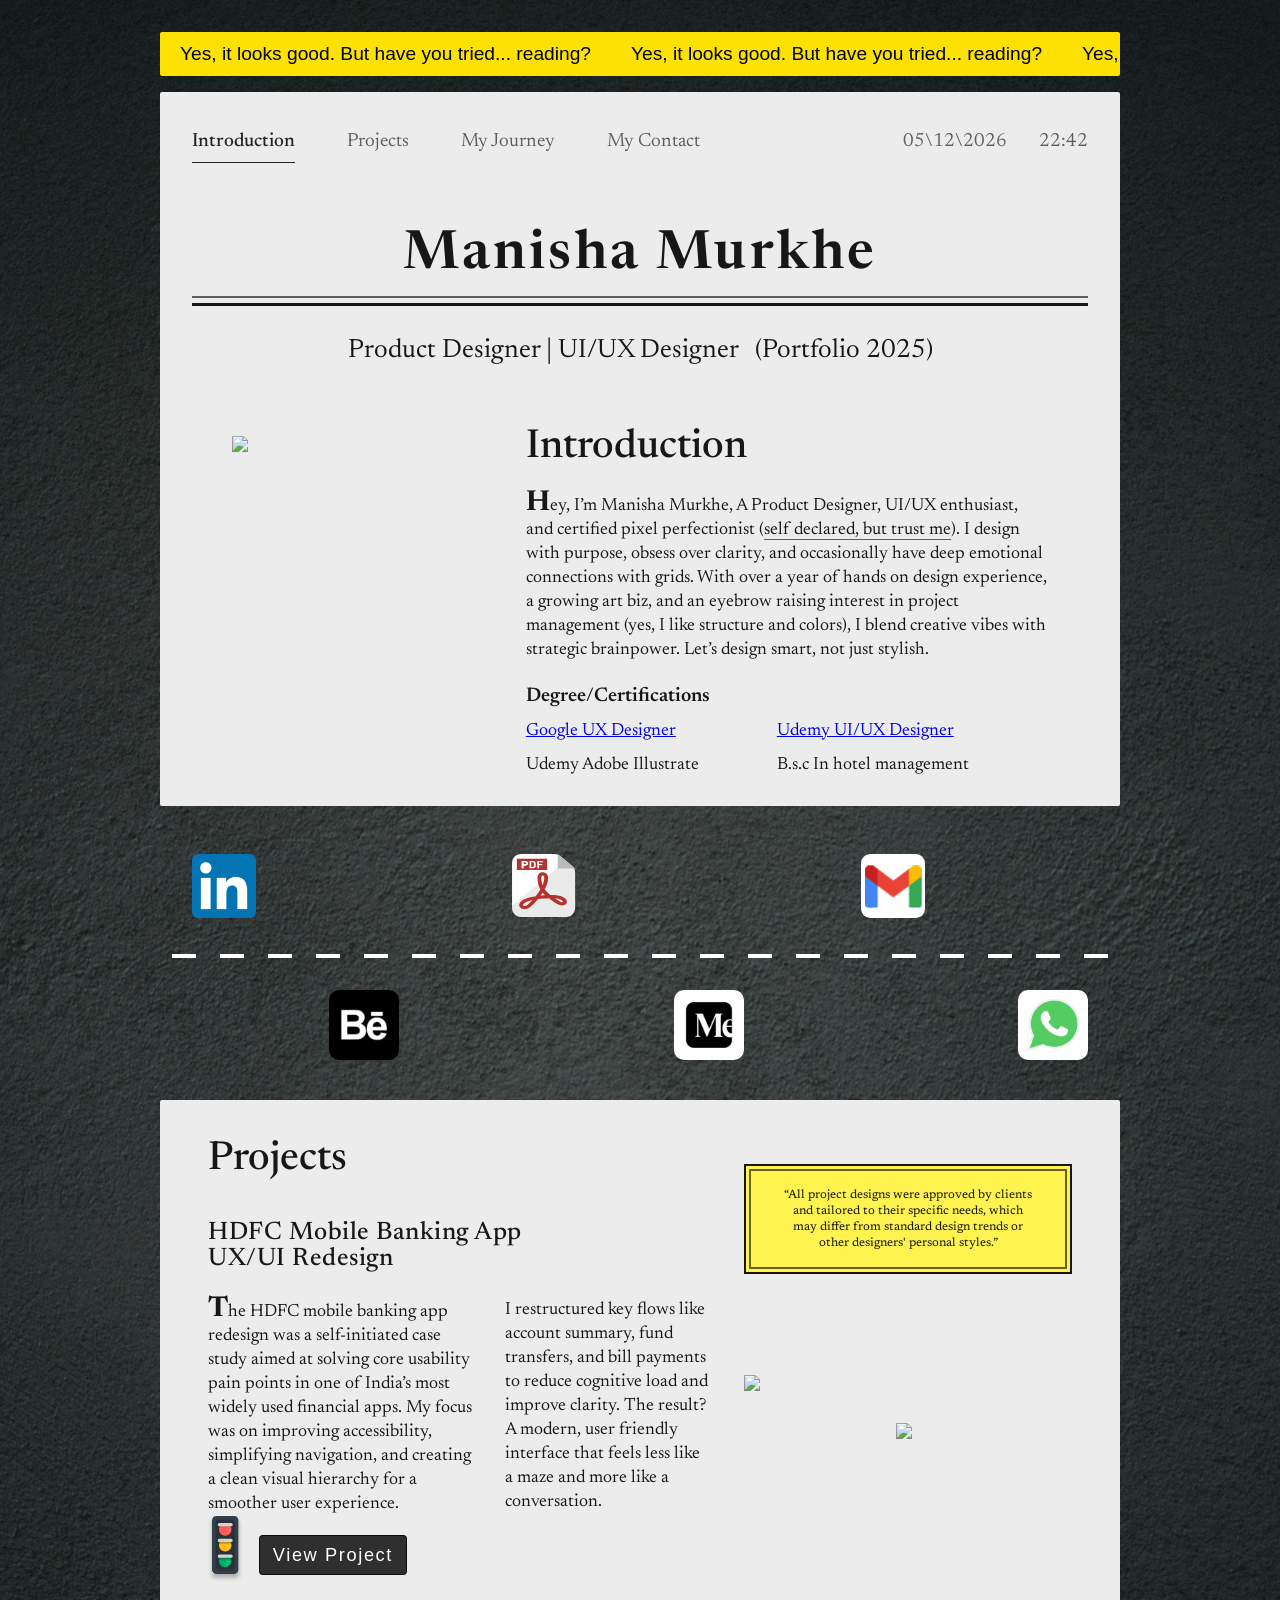
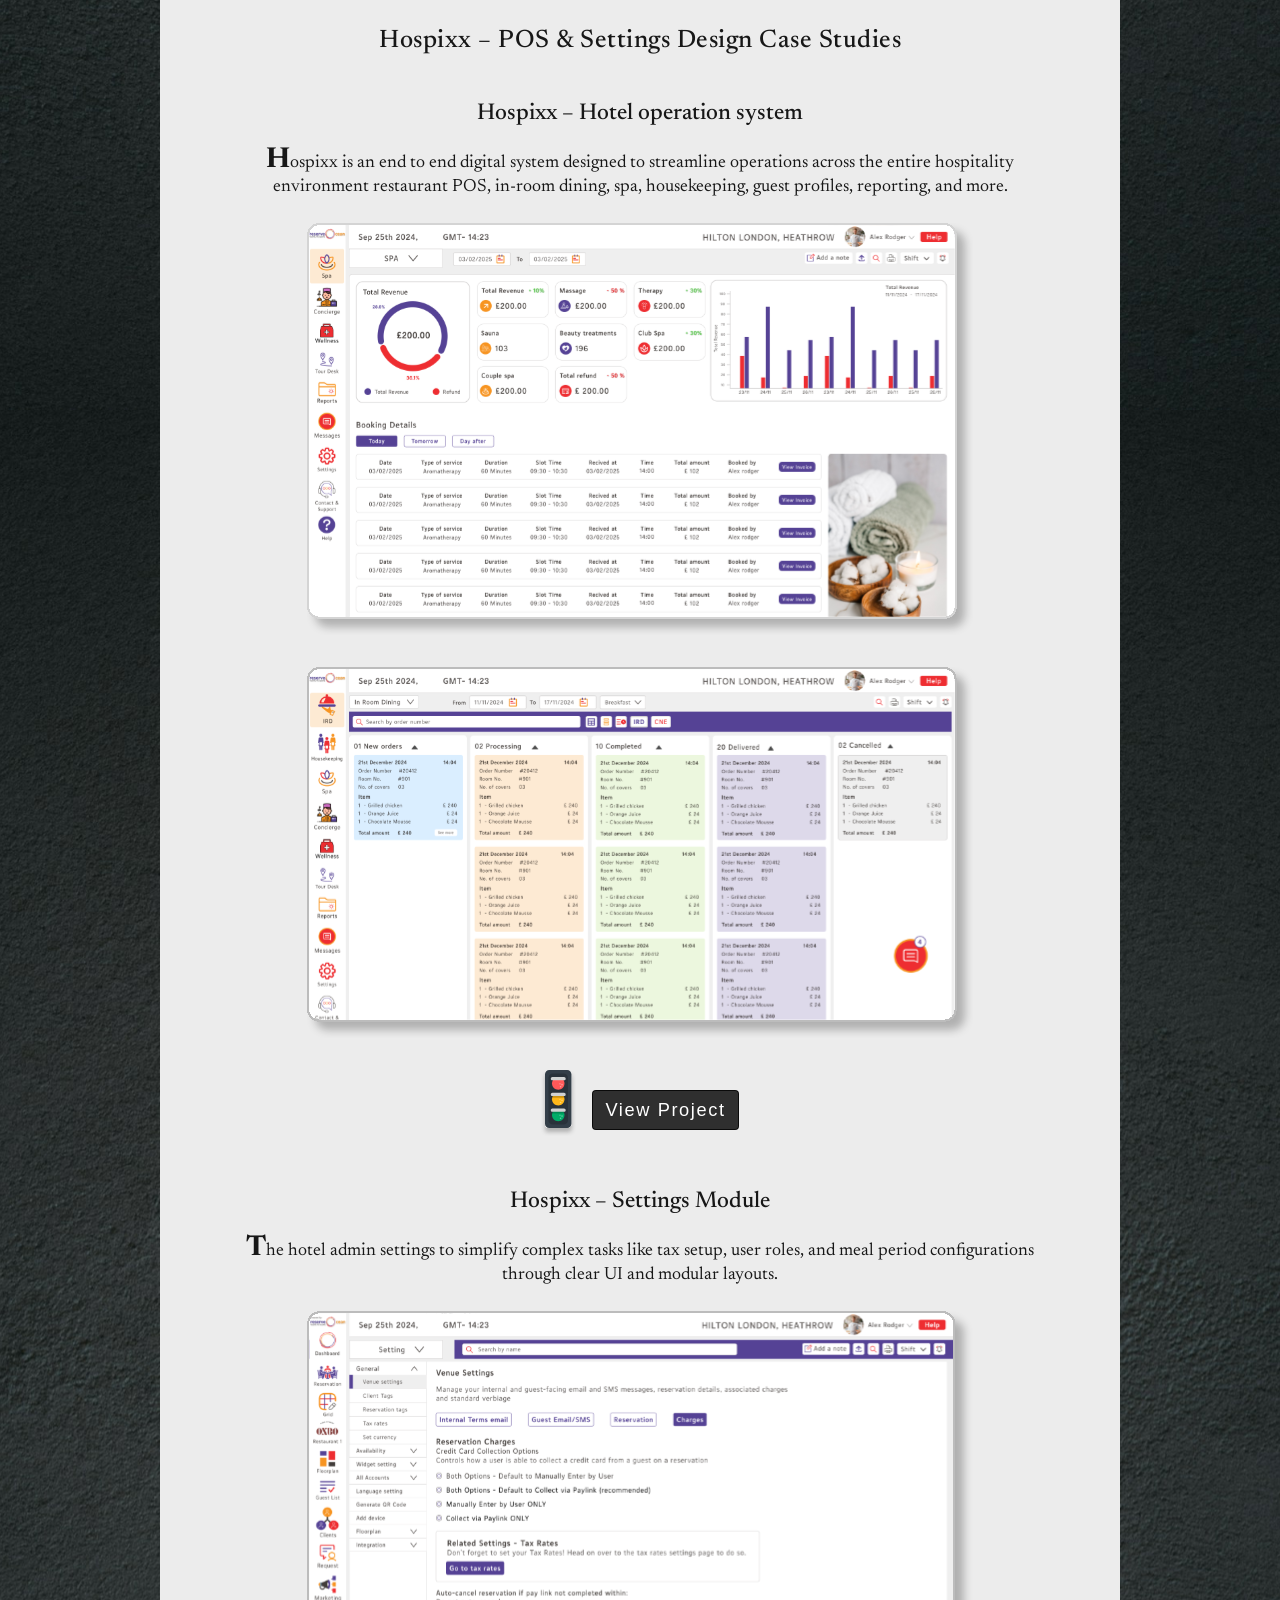
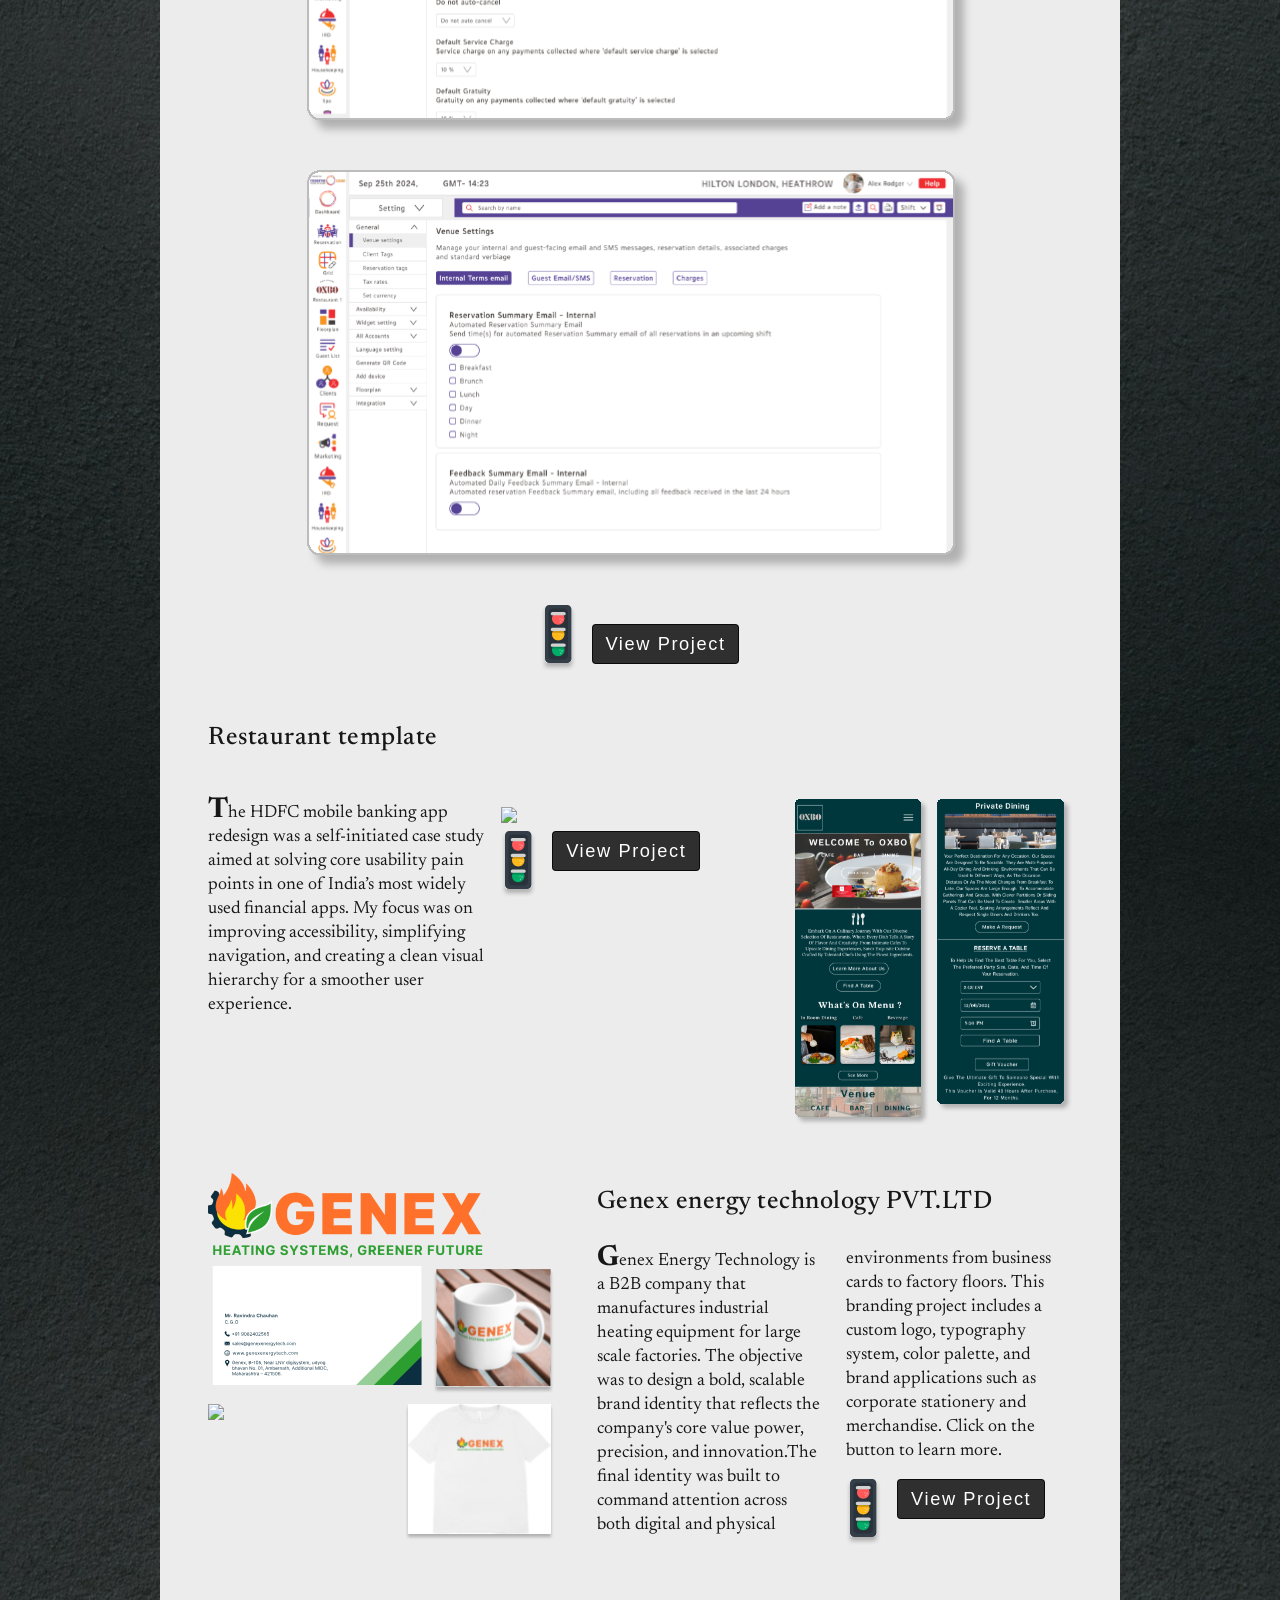
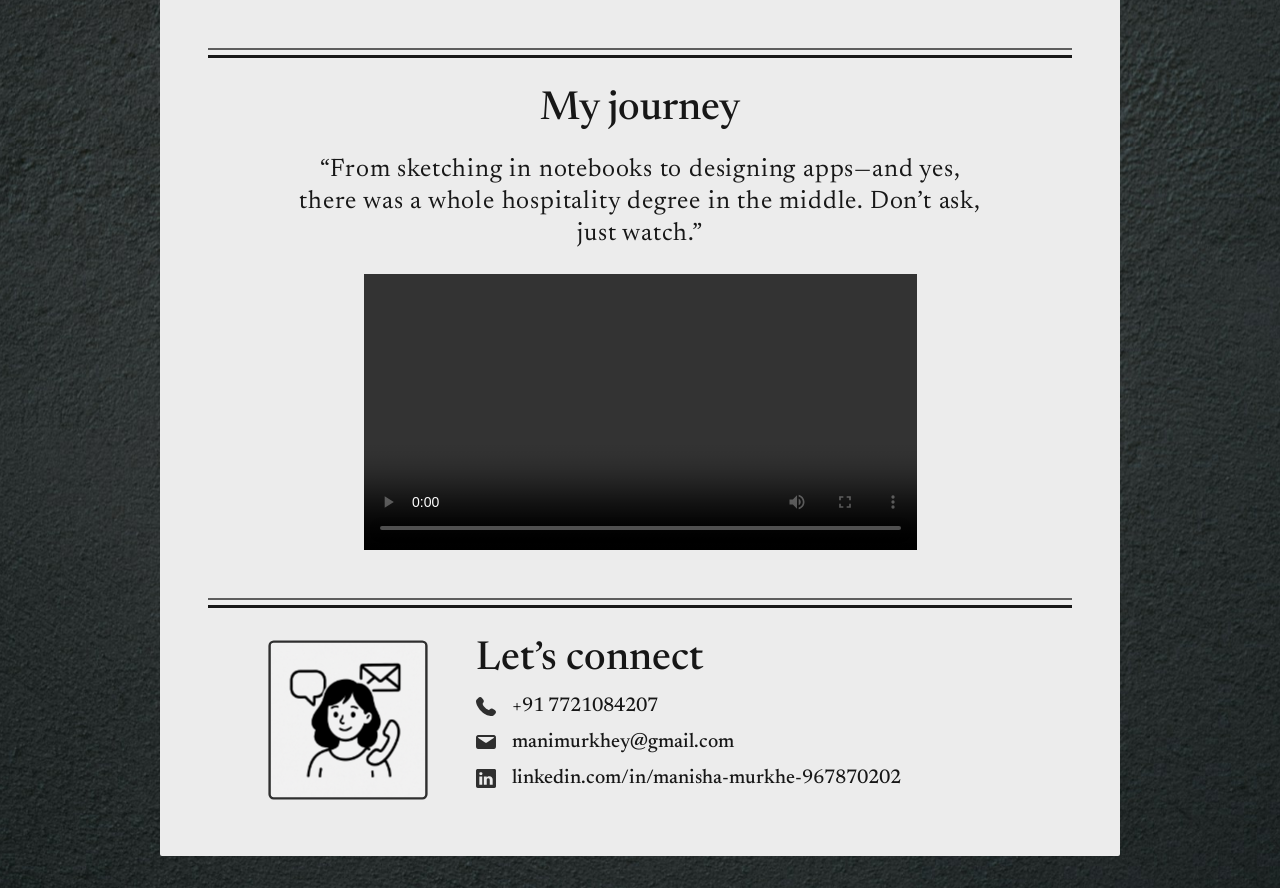
==== index.html @ c73df3f0 "initial commit" ====
<!DOCTYPE html>
<html lang="en">

<head>
    <meta charset="UTF-8">
    <title>Manisha Murkhe | Product Designer | UI/UX Designer</title>
    <link rel="stylesheet" href="style.css">
    <link rel="preconnect" href="https://fonts.googleapis.com">
    <link rel="preconnect" href="https://fonts.gstatic.com" crossorigin>
    <link
        href="https://fonts.googleapis.com/css2?family=Newsreader:ital,opsz,wght@0,6..72,200..800;1,6..72,200..800&display=swap"
        rel="stylesheet">
    <script src="script.js"></script>
</head>

<body>
    <div class="container">
        <img src="assets/car.svg" id="car"></img>
        <section class="introduction">
            <div class="vertical-dotted-line" id="introduction-vertical-dotted-line"></div>
            <div class="introduction-carousel-container">
                <div class="introduction-content">
                    <div class="introduction-carousel">
                        <div class="carousel-track">
                            <div class="carousel-content">Yes, it looks good. But have you tried... reading?</div>
                            <div class="carousel-content">Yes, it looks good. But have you tried... reading?</div>
                            <div class="carousel-content">Yes, it looks good. But have you tried... reading?</div>
                            <div class="carousel-content">Yes, it looks good. But have you tried... reading?</div>
                            <div class="carousel-content">Yes, it looks good. But have you tried... reading?</div>
                            <div class="carousel-content">Yes, it looks good. But have you tried... reading?</div>
                            <div class="carousel-content">Yes, it looks good. But have you tried... reading?</div>
                            <div class="carousel-content">Yes, it looks good. But have you tried... reading?</div>
                            <div class="carousel-content">Yes, it looks good. But have you tried... reading?</div>
                            <div class="carousel-content">Yes, it looks good. But have you tried... reading?</div>
                            <div class="carousel-content">Yes, it looks good. But have you tried... reading?</div>
                            <div class="carousel-content">Yes, it looks good. But have you tried... reading?</div>
                        </div>
                    </div>
                </div>
            </div>

            <div class="introduction-dashboard">
                <nav class="navbar">
                    <div class="tabs">
                        <a href="#introduction" class="active">Introduction</a>
                        <a href="#projects">Projects</a>
                        <a href="#my-journey">My Journey</a>
                        <a href="#contact">My Contact</a>
                    </div>
                    <div class="date-time" id="clock"></div>
                </nav>
                <section class="introduction-section" id="introduction">
                    <div class="name-title">Manisha Murkhe</div>
                    <div class="name-title-highlight"></div>
                    <div class="introduction-section-1">
                        <span>Product Designer | UI/UX Designer </span>
                        <span>(Portfolio 2025)</span>
                    </div>
                    <div class="introduction-section-2">
                        <div class="sec-2-left">
                            <img src="assets/profile-pic.svg" />
                        </div>
                        <div class="sec-2-right">
                            <div class="sec-2-right-1">
                                Introduction
                            </div>
                            <div class="sec-2-right-2">
                                <strong style="font-size: 1.8rem;">H</strong>ey, I’m Manisha Murkhe, A Product Designer,
                                UI/UX enthusiast, and certified pixel perfectionist (<span
                                    style="border-bottom: 1px solid rgba(0, 0, 0, 0.6);">self declared, but trust
                                    me</span>). I design with purpose, obsess over clarity, and occasionally have
                                deep emotional connections with grids. With over a year of hands on design experience, a
                                growing art biz, and an eyebrow raising interest in project management (yes, I like
                                structure and colors), I blend creative vibes with strategic brainpower. Let’s design
                                smart, not just stylish.
                            </div>
                            <div class="sec-2-right-3">
                                <div class="sec-2-right-3-degree">Degree/Certifications</div>
                                <div class="sec-2-right-3-1">
                                    <div><a href="https://www.coursera.org/account/accomplishments/specialization/MEXRH9NLGB6Y?utm_source=link&utm_medium=certificate&utm_content=cert_image&utm_campaign=sharing_cta&utm_product=prof"
                                            target="_blank">Google
                                            UX Designer</a></div>
                                    <div><a href="https://www.udemy.com/certificate/UC-16912164-bb0a-4042-944a-205a8b46e9b3/"
                                            target="_blank">Udemy
                                            UI/UX Designer</a></div>
                                    <div>Udemy Adobe Illustrate</div>
                                    <div>B.s.c In hotel management</div>
                                </div>
                            </div>
                        </div>
                    </div>
                </section>
            </div>
            <div class="introduction-docs">
                <div>
                    <a href="https://linkedin.com/in/manisha-murkhe-967870202" target="_blank"
                        rel="noopener noreferrer">
                        <img src="assets/linkedin.svg" alt="LinkedIn" />
                    </a>
                </div>

                <div></div>

                <div class="resumecls">
                    <a href="https://drive.google.com/file/d/1qYcmJ9IG3QoanmO52igVj3ThfM046J5K/view" target="_blank">
                        <img src="assets/pdf.svg" alt="Resume PDF" />
                    </a>
                </div>

                <div></div>

                <div class="gmailcls">
                    <a href="mailto:manimurkhey@gmail.com">
                        <img src="assets/gmail.svg" alt="Email" />
                    </a>
                </div>

                <div></div>
            </div>


            <div class="horizontal-dotted-line" id="introduction-horizontal-dotted-line"></div>
        </section>
        <div class="subsections">
            <div class="subsections-docs">
                <div></div>

                <div>
                    <a href="https://www.behance.net/manishamurkhe" target="_blank" rel="noopener noreferrer">
                        <img src="assets/behnace.svg" alt="Behance" />
                    </a>
                </div>

                <div></div>

                <div>
                    <a href="https://medium.com/@manimurkhey" target="_blank" rel="noopener noreferrer">
                        <img src="assets/me.svg" alt="Medium" />
                    </a>
                </div>

                <div></div>

                <div>
                    <a href="https://wa.me/917721084207" target="_blank" rel="noopener noreferrer">
                        <img src="assets/whatsApp.svg" alt="WhatsApp" />
                    </a>
                </div>
            </div>
            <div class="introduction-dashboard">
                <div class="intro-dashboard">
                    <section class="projects" id="projects">
                        <div class="projects-row-1">
                            <div class="projects-head">Projects <br /><br />
                                <div class="project-title">
                                    <a href="https://www.behance.net/gallery/228961135/Redesigning-the-HDFC-Mobile-Experience"
                                        target="_blank">HDFC Mobile Banking App<br /> UX/UI Redesign</a><br /><br />
                                </div>
                            </div>
                            <div class="projects-desc">
                                <div class="notecls">
                                    “All project designs were approved by clients and tailored to their specific needs,
                                    which may differ from standard design trends or other designers' personal styles.”
                                </div>
                            </div>
                        </div>
                        <div class="projects-row-2">

                            <div class="project-details-1">

                                <div class="project-details-1-1">
                                    <div class="project-details-1-1-1">
                                        <strong style="font-size: 1.8rem;">T</strong>he HDFC mobile banking app redesign
                                        was
                                        a self-initiated case study aimed at solving core usability pain points in one
                                        of
                                        India’s most widely used financial apps. My focus was on improving
                                        accessibility,
                                        simplifying navigation, and creating a clean visual hierarchy for a smoother
                                        user
                                        experience.
                                    </div>
                                    <div class="project-details-1-1-2">
                                        I restructured key flows like account summary, fund transfers, and bill payments
                                        to
                                        reduce cognitive load and improve clarity. The result? A modern, user friendly
                                        interface that feels less like a maze and more like a conversation.
                                    </div>
                                </div>
                                <div class="project-details-1-2">
                                    <img class="img-1" src="assets/project-1-img-1.svg" />
                                    <img class="img-2" src="assets/project-1-img-2.svg" />
                                </div>
                                <div></div>
                            </div>
                            <div class="project-view">
                                <div class="project-view-img">
                                    <img src="assets/view-project-prefix-img.svg" />
                                </div>
                                <div class="project-view-button">
                                    <a href="https://www.behance.net/gallery/228961135/Redesigning-the-HDFC-Mobile-Experience"
                                        target="_blank">
                                        <button>
                                            View Project
                                        </button>
                                    </a>
                                </div>
                            </div>
                        </div>
                        <div class="projects-row-3">
                            <div class="project-title">
                                Hospixx – POS & Settings Design Case Studies
                            </div>
                            <div class="project-row-3-1">
                                <div class="project-details project-row-3-1-1 right-border">
                                    <div class="project-details-1-1">
                                        <div class="project-details-subheading">
                                            <a href="https://www.behance.net/gallery/229554921/Hospixx-Unified-hotel-operation-system"
                                                target="_blank">Hospixx – Hotel operation system</a>
                                        </div>
                                        <div class="project-details-1-1-1">
                                            <strong style="font-size: 1.8rem;">H</strong>ospixx is an end to end digital
                                            system designed to streamline operations across the entire hospitality
                                            environment restaurant POS, in-room dining, spa, housekeeping, guest
                                            profiles,
                                            reporting, and more.
                                        </div>
                                        <div class="project-details-image">
                                            <img src="assets/project-2-1.svg" />
                                        </div>
                                        <div class="project-details-image">
                                            <img src="assets/project-2-1.1.svg" />
                                        </div>
                                        <div class="project-view-container">
                                            <div class="project-view">
                                                <div class="project-view-img">
                                                    <img src="assets/view-project-prefix-img.svg" />
                                                </div>
                                                <div class="project-view-button">
                                                    <a href="https://www.behance.net/gallery/229554921/Hospixx-Unified-hotel-operation-system"
                                                        target="_blank">
                                                        <button>
                                                            View Project
                                                        </button>
                                                    </a>
                                                </div>
                                            </div>
                                        </div>
                                    </div>
                                </div>
                                <div class="project-details project-row-3-1-1">
                                    <div class="project-details-1-1">
                                        <div class="project-details-subheading">
                                            <a href="https://www.behance.net/gallery/229559919/Hospixx-POS-setting"
                                                target="_blank">Hospixx – Settings Module</a>
                                        </div>
                                        <div class="project-details-1-1-1">
                                            <strong style="font-size: 1.8rem;">T</strong>he hotel admin settings to
                                            simplify
                                            complex tasks like tax setup, user roles, and meal period configurations
                                            through
                                            clear UI and modular layouts.
                                        </div>
                                        <div class="project-details-image">
                                            <img src="assets/project-2-2.svg" />
                                        </div>
                                        <div class="project-details-image">
                                            <img src="assets/project-2-2.1.svg" />
                                        </div>
                                        <div class="project-view-container">
                                            <div class="project-view">
                                                <div class="project-view-img">
                                                    <img src="assets/view-project-prefix-img.svg" />
                                                </div>
                                                <div class="project-view-button">
                                                    <a href="https://www.behance.net/gallery/229559919/Hospixx-POS-setting"
                                                        target="_blank">
                                                        <button>
                                                            View Project
                                                        </button>
                                                    </a>
                                                </div>
                                            </div>
                                        </div>
                                    </div>
                                </div>
                            </div>
                        </div>
                        <div class="projects-row-4">
                            <div class="project-title">
                                <a href="https://www.behance.net/gallery/229037923/Modern-Restaurant-Landing-Page"
                                    target="_blank">Restaurant template</a>
                            </div>
                            <div class="project-row-4-1">
                                <div class="project-row-4-1-1 project-row-4-1-flex-wrap">
                                    <strong>T</strong>he HDFC mobile banking app redesign was a self-initiated case
                                    study
                                    aimed at solving core usability pain points in one of India’s most widely used
                                    financial
                                    apps. My focus was on improving accessibility, simplifying navigation, and creating
                                    a
                                    clean visual hierarchy for a smoother user experience.
                                </div>
                                <div class="project-row-4-1-2 project-row-4-1-flex-wrap">
                                    <img src="assets/project-3-1.svg" />
                                    <div class="project-view-container">
                                        <div class="project-view">
                                            <div class="project-view-img">
                                                <img src="assets/view-project-prefix-img.svg" />
                                            </div>
                                            <div class="project-view-button">
                                                <a href="https://www.behance.net/gallery/229037923/Modern-Restaurant-Landing-Page"
                                                    target="_blank">
                                                    <button>
                                                        View Project
                                                    </button>
                                                </a>
                                            </div>
                                        </div>
                                    </div>
                                </div>
                                <div class="project-row-4-1-3 project-row-4-1-flex-wrap">
                                    <img src="assets/project-3-2.svg" />
                                    <img src="assets/project-3-3.svg" />
                                </div>
                            </div>
                        </div>
                        <div class="projects-row-5">
                            <div class="project-row-5-1">
                                <div class="project-row-5-1-1">
                                    <img src="assets/project-4-1.svg" />
                                </div>
                                <div class="project-row-5-1-2">
                                    <img class="image-1" src="assets/project-4-2.svg" />
                                    <img class="image-2" src="assets/project-4-3.svg" />
                                </div>
                                <div class="project-row-5-1-3">
                                    <img class="image-1" src="assets/project-4-4.svg" />
                                    <img class="image-2" src="assets/project-4-5.svg" />
                                </div>
                            </div>
                            <div class="project-row-5-2">
                                <div class="project-row-5-2-1">
                                    <div class="project-title">
                                        <a href="https://www.behance.net/gallery/228668365/Industrial-Branding-Design-Genex-Energy-Technology"
                                            target="_blank">Genex energy technology PVT.LTD</a>
                                    </div>
                                </div>
                                <div class="project-row-5-2-2">
                                    <div class="project-row-5-2-2-1">
                                        <strong>G</strong>enex Energy Technology is a B2B company that manufactures
                                        industrial heating equipment for large scale factories. The objective was to
                                        design
                                        a bold, scalable brand identity that reflects the company's core value power,
                                        precision, and innovation.The final identity was built to command attention
                                        across
                                        both digital and physical
                                    </div>
                                    <div class="project-row-5-2-2-2">
                                        <div>environments from business cards to factory floors. This branding project
                                            includes a custom logo, typography system, color palette, and brand
                                            applications
                                            such as corporate stationery and merchandise. Click on the button to learn
                                            more.
                                        </div>
                                        <div class="project-view-container">
                                            <div class="project-view">
                                                <div class="project-view-img">
                                                    <img src="assets/view-project-prefix-img.svg" />
                                                </div>
                                                <div class="project-view-button">
                                                    <a href="https://www.behance.net/gallery/228668365/Industrial-Branding-Design-Genex-Energy-Technology"
                                                        target="_blank">
                                                        <button>
                                                            View Project
                                                        </button>
                                                    </a>
                                                </div>
                                            </div>
                                        </div>
                                    </div>
                                </div>
                            </div>
                        </div>
                    </section>
                    <div class="name-title-highlight-before"></div>
                    <div class="name-title-highlight"></div>
                    <section class="my-journey" id="my-journey">
                        <div class="journey-container">
                            <div class="journey-row-1">
                                My journey
                            </div>
                            <div class="journey-row-2">
                                “From sketching in notebooks to designing apps—and yes, there was a whole hospitality
                                degree
                                in the middle. Don’t ask, just watch.”
                            </div>
                            <div class="journey-row-3">
                                <video controls>
                                    <source src="assets/MY JOURNEY.mp4" type="video/mp4">
                                    Your browser does not support the video tag.
                                </video>
                            </div>
                        </div>
                    </section>
                    <div class="name-title-highlight-before"></div>
                    <div class="name-title-highlight"></div>

                    <section class="contact" id="contact">
                        <div class="contact-container">
                            <div class="contact-col-1">
                                <img src="assets/letsconnect.svg" />
                            </div>
                            <div class="contact-col-2">
                                <div class="contact-col-2-1 connectcls">Let’s connect</div>
                                <div class="contact-col-2-2">
                                    <img src="assets/phoneicon.svg" />
                                    <a href="tel:+917721084207">+91 7721084207</a>
                                </div>
                                <div class="contact-col-2-2">
                                    <img src="assets/emailicon.svg" />
                                    <a href="mailto:manimurkhey@gmail.com">manimurkhey@gmail.com</a>
                                </div>

                                <div class="contact-col-2-2">
                                    <img src="assets/linkedinicon.svg" />
                                    <a href="https://www.linkedin.com/in/manisha-murkhe-967870202" target="_blank"
                                        rel="noopener noreferrer">
                                        linkedin.com/in/manisha-murkhe-967870202
                                    </a>
                                </div>
                            </div>
                        </div>
                    </section>
                </div>
            </div>
            <div class="vertical-dotted-line" id="subsections-vertical-dotted-line"></div>
        </div>
    </div>
    <div class="mobile-warning">
        <div class="message">
            <h2>🚧 Work in Progress</h2>
            <p>This portfolio looks best on desktop and is currently only available on larger screens (above
                1200px).<br>Please visit from a desktop for the full experience.</p>
        </div>
    </div>
</body>

</html>
---- style.css ----
html {
    font-size: 16px;
    display: block;
    scroll-behavior: smooth;
}

body {
    background-image: url('assets/page-background.svg');
    background-repeat: repeat;
    /* Repeat both X and Y */
    background-size: 100% auto;
    /* Or you can set custom size */
    background-position: top left;
    height: 100vh;
    margin: 0;
}

.container {
    padding: 2rem 10rem;
    font-family: 'Newsreader';
    font-size: 2rem;
    color: rgba(0, 0, 0, 0.9);
    position: relative;
}

#car {
    width: 40px;
    position: absolute;
    /* Important for JS to move it */
    top: -10rem;
    left: -10rem;
    z-index: 2;
}

.introduction {
    /* background-color: white; */
    position: relative;
    display: flex;
    flex-direction: column;
    gap: 1rem;
}

.subsections {
    position: relative;
}

.introduction,
.subsections {
    padding: 0 8rem;
}

@media (max-width: 1400px) {
    #car {
        display: none;
    }

    .introduction,
    .subsections {
        padding: 0 0;
    }

}

.subsections .subsections-docs {
    margin: 2rem 0;
    display: flex;
    justify-content: space-between;
}

.subsections .projects {
    padding: 2.5rem 0;
}

.subsections .projects .projects-row-1 {
    display: flex;
    justify-content: space-between;
    align-items: center;
    /* margin-bottom: 2.5rem; */
}

.subsections .projects .projects-row-1 .projects-head {
    font-size: 2.50rem;
    font-weight: 500;
}

.subsections .projects .projects-row-1 .projects-desc {
    border: 2px solid rgba(0, 0, 0, 0.9);
    padding: 3px;
    background-color: #FFF44F;
    width: 318px;
}

.subsections .projects .projects-row-1 .projects-desc div {
    font-size: 0.75rem;
    border: 2px solid rgba(0, 0, 0, 0.6);
    padding: 1rem 2rem;
    max-width: 20rem;
}

.subsections .projects .projects-row-2 {
    margin-bottom: 2.5rem;

}

.subsections .projects .project-title {
    font-size: 1.58rem;
    font-weight: 500;
    letter-spacing: 0.5px;
    text-align: left;
}

.subsections .projects .projects-row-2 .project-title {
    margin-bottom: 1.5rem;
}

.subsections .projects .projects-row-2 .project-details-1 {
    display: flex;
    justify-content: space-between;
    align-items: center;
    gap: 4rem;
    font-size: 1.11rem;
    /* margin-bottom: 1.5rem; */
    line-height: 1.5rem;
}

@media (max-width: 1600px) {
    .subsections .projects .projects-row-2 .project-details-1 {
        gap: 3rem;
    }
}

@media (max-width: 1500px) {
    .subsections .projects .projects-row-2 .project-details-1 {
        gap: 2rem;
    }
}

/* Mobile */
@media (max-width: 200px) {
    .subsections .projects .projects-row-2 .project-details-1 {
        gap: 1rem;
    }
}

.subsections .projects .projects-row-2 .project-details-1 .project-details-1-1 {
    display: flex;
    justify-content: space-between;
    align-items: flex-start;
    gap: 1.5rem;
}

.subsections .projects .projects-row-2 .project-details-1 .project-details-1-2 {
    display: flex;
    justify-content: space-between;
    gap: 0.5rem;
}

.subsections .projects .projects-row-2 .project-details-1 .project-details-1-2 img {
    width: 9rem;
}

.subsections .projects .projects-row-2 .project-details-1 .project-details-1-2 .img-2 {
    margin-top: 3rem;
}

.subsections .projects .project-view {
    display: flex;
    gap: 1rem;
    align-items: flex-end;
    font-size: 1.44rem;
}

.subsections .projects .project-view .project-view-button {
    margin-bottom: 0.8rem;
}

.subsections .projects .project-view .project-view-button button {
    background-color: rgba(0, 0, 0, 0.8);
    font-size: 1.14rem;
    letter-spacing: 0.1rem;
    color: #fff;
    border: 1px solid rgba(0, 0, 0, 0.8);
    border-radius: 4px;
    padding: 0.5rem 0.8rem;
    cursor: pointer;
}

.subsections .projects .projects-row-3 .project-title {
    text-align: center;
    margin: 1.5rem 0 1.5rem 0;
    font-size: 1.58rem;
    font-weight: 500;
    letter-spacing: 0.5px;
}

.subsections .projects .projects-row-3 .project-details {
    display: flex;
    align-items: flex-start;
    gap: 0.5;
}

.subsections .projects .projects-row-3 .project-row-3-1 {
    display: flex;
    flex-wrap: wrap;
}

.subsections .projects .projects-row-3 .project-row-3-1 .project-row-3-1-1 {
    flex: 1 1 50%;
    box-sizing: border-box;
    padding: 1.5rem 1rem 1.5rem 1rem;
}

.subsections .projects .projects-row-3 .project-row-3-1 .right-border {
    border-right: 2px solid rgba(0, 0, 0, 0.5);
}

@media (max-width: 1400px) {
    .subsections .projects .projects-row-3 .project-row-3-1 .project-row-3-1-1 {
        flex: 1 1 100%;
        box-sizing: border-box;
        padding: 1.5rem 1rem 1.5rem 1rem;
    }

    .subsections .projects .projects-row-3 .project-row-3-1 .right-border {
        border: none;
    }
}

.subsections .projects .projects-row-3 .project-row-3-1 .project-details-subheading {
    text-align: center;
    font-size: 1.43rem;
    margin-bottom: 1.5rem;
    font-weight: 500;
}

.subsections .projects .projects-row-3 .project-row-3-1 .project-details-1-1-1 {
    text-align: center;
    font-size: 1.11rem;
    margin-bottom: 1.5rem;
    line-height: 1.5rem;
}

.subsections .projects .projects-row-3 .project-row-3-1 .project-details-image {
    text-align: center;
    margin-bottom: 1.5rem;
}

.subsections .projects .projects-row-3 .project-row-3-1 .project-details-image img {
    width: 76%;
}

@media (max-width: 1400px) {
    .subsections .projects .projects-row-3 .project-row-3-1 .project-details-image img {
        width: 80%;
    }
}

.subsections .projects .projects-row-3 .project-row-3-1 .project-view-container {
    display: flex;
    justify-content: center;
}

.subsections .projects .projects-row-4 .project-title {
    text-align: start;
    margin: 1.5rem 0 1.5rem 0;
}

.subsections .projects .projects-row-4 .project-row-4-1 {
    margin: 1.5rem 0 1.5rem 0;
    display: flex;
    flex-wrap: wrap;
    gap: 1rem;
}

.subsections .projects .projects-row-4 .project-row-4-1 .project-row-4-1-flex-wrap {
    flex: 1 1 30%;
    box-sizing: border-box;
    padding: 1.5rem 0 1.5rem 0;
}

.subsections .projects .projects-row-4 .project-row-4-1 .project-row-4-1-1 {
    font-size: 1.11rem;
    line-height: 1.5rem;
}

.subsections .projects .projects-row-4 .project-row-4-1 .project-row-4-1-1 strong {
    font-size: 1.8rem;
}

.subsections .projects .projects-row-4 .project-row-4-1 .project-row-4-1-2 image {
    width: 100%;
    margin-bottom: 1.5rem;
}

.subsections .projects .projects-row-4 .project-row-4-1 .project-row-4-1-2 image {
    width: 100%;
    margin-bottom: 1.5rem;
}

.subsections .projects .projects-row-4 .project-row-4-1 .project-view {
    align-items: flex-start;
}

.subsections .projects .projects-row-4 .project-row-4-1 .project-row-4-1-3 {
    display: flex;
    align-items: flex-start;
    gap: 0.5rem;
}

.subsections .projects .projects-row-4 .project-row-4-1 .project-row-4-1-3 img {
    flex-grow: 1;
}

.subsections .projects .projects-row-5 {
    display: flex;
    flex-wrap: wrap;
    gap: 5%;
}

.subsections .projects .projects-row-5 .project-row-5-1 {
    flex-grow: 1;
    flex-basis: 40%;
    display: flex;
    flex-direction: column;
    gap: 0.5rem;
}

.subsections .projects .projects-row-5 .project-row-5-1 .project-row-5-1-1 {
    display: flex;
    /* justify-content: flex-end; */
}

.subsections .projects .projects-row-5 .project-row-5-1 .project-row-5-1-1 img {
    width: 80%;
    max-width: 22rem;
}

.subsections .projects .projects-row-5 .project-row-5-1 .project-row-5-1-2 {
    display: flex;
    gap: 2%;
}

.subsections .projects .projects-row-5 .project-row-5-1 .project-row-5-1-2 .image-1 {
    width: 63%;
}

.subsections .projects .projects-row-5 .project-row-5-1 .project-row-5-1-2 .image-2 {
    width: 35%;
}

.subsections .projects .projects-row-5 .project-row-5-1 .project-row-5-1-3 {
    display: flex;
    gap: 8%;
}

.subsections .projects .projects-row-5 .project-row-5-1 .project-row-5-1-3 .image-1 {
    width: 49%;
}

.subsections .projects .projects-row-5 .project-row-5-1 .project-row-5-1-3 .image-2 {
    width: 43%;
}

.subsections .projects .projects-row-5 .project-row-5-2 {
    flex-grow: 2;
    flex-basis: 55%;
    padding-top: 1rem;
}

.subsections .projects .projects-row-5 .project-row-5-2 .project-row-5-2-1 {
    text-align: center;
    margin-bottom: 2rem;
    font-size: 2.1rem;
    font-weight: 500;
}

.subsections .projects .projects-row-5 .project-row-5-2 .project-row-5-2-2 {
    display: flex;
    gap: 5%;
    margin-bottom: 1.5rem;
    font-size: 1.11rem;
    line-height: 1.5rem;
}

.subsections .projects .projects-row-5 .project-row-5-2 .project-row-5-2-2 .project-row-5-2-2-1 {
    width: 98%;
    font-size: 1.11rem;
    line-height: 1.5rem;
}

.subsections .projects .projects-row-5 .project-row-5-2 .project-row-5-2-2 .project-row-5-2-2-1 strong {
    font-size: 1.8rem;
}

.subsections .projects .projects-row-5 .project-row-5-2 .project-row-5-2-2 .project-row-5-2-2-2 {
    width: 98%;
    font-size: 1.11rem;
    line-height: 1.5rem;
}

.subsections .projects .projects-row-5 .project-row-5-2 .project-row-5-2-2 .project-row-5-2-2-2 div {
    margin-bottom: 1rem;
}

.subsections .projects .projects-row-5 .project-row-5-2 .project-view {
    align-items: flex-start;
}

.subsections .my-journey {
    display: flex;
    justify-content: center;
}

.subsections .my-journey .journey-container {
    display: flex;
    justify-content: center;
    align-items: center;
    flex-direction: column;
    gap: 1.5rem;
    width: 80%;
}

.subsections .my-journey .journey-row-1 {
    font-size: 2.50rem;
    font-weight: 500;
}

.subsections .my-journey .journey-row-2 {
    font-size: 1.58rem;
    letter-spacing: 0.8px;
    line-height: 2rem;
    text-align: center;
}

.subsections .my-journey .journey-row-3 {
    width: 80%;
}

.subsections .my-journey .journey-row-3 video {
    width: 100%;
}




.subsections .contact {
    display: flex;
    justify-content: center;
}

.subsections .contact .contact-container {
    width: 86%;
    display: flex;
    align-items: flex-start;
    gap: 3rem;
}

.subsections .contact .contact-col-1 img {
    width: 10rem;
}

.subsections .contact .contact-col-2 {
    display: flex;
    flex-direction: column;
    gap: 1rem;
}

.subsections .contact .contact-col-2 .contact-col-2-2 {
    display: flex;
    align-items: center;
    gap: 1rem;
    font-size: 1.25rem;
    font-weight: 500;
}

.subsections .contact .contact-col-2 .contact-col-2-2 img {
    width: 1.2rem;
}






.subsections a {
    text-decoration: none;
    color: inherit;
}


.subsections .my-journey {
    padding: 0 0 2.5rem 0;
}

.subsections .contact {
    padding: 0 0 3rem 0;
}

.vertical-dotted-line {
    height: 100%;
    /* total height */
    width: 4px;
    /* dot width */
    display: flex;
    flex-direction: column;
    align-items: center;
    justify-content: space-between;
    /* space between dots */
}

.vertical-dotted-line::before {
    content: '';
    display: block;
    width: 100%;
    height: 100%;
    background-image: radial-gradient(circle, white 50%, transparent 51%);
    background-size: 100% 3rem;
    /* dot size and spacing */
    background-repeat: repeat-y;
}

.horizontal-dotted-line {
    height: 4px;
    /* Dot height (line thickness) */
    width: 100%;
    /* Total line width */
    background-image: radial-gradient(circle, white 50%, transparent 51%);
    background-size: 3rem 100%;
    /* Horizontal spacing × height */
    background-repeat: repeat-x;
}

.introduction .vertical-dotted-line {
    height: 95%;
    position: absolute;
    bottom: 0;
    left: 0;
}

.introduction .horizontal-dotted-line {
    position: absolute;
    bottom: 0;
    left: 0;
}

.introduction-dashboard {
    background-color: #ECECEC;
    border-radius: 2px;
}

.introduction-section {}

.name-title {
    text-align: center;
    color: rgba(0, 0, 0, 0.9);
    font-weight: 600;
    font-size: 3.37rem;
    border-bottom: 2px solid rgba(0, 0, 0, 0.6);
    padding-bottom: 14px;
    margin-bottom: 0.3rem;
    letter-spacing: 0.2rem;
}

.name-title-highlight-before {
    border-bottom: 2px solid rgba(0, 0, 0, 0.6);
    /* Adjust this value as needed */
    margin-bottom: 0.3rem;
}

.name-title-highlight {
    border-bottom: 3px solid rgba(0, 0, 0, 0.9);
    margin-bottom: 2rem;
}

.introduction-section-1 {
    display: flex;
    justify-content: center;
    gap: 1rem;
    margin-bottom: 4rem;
    /* letter-spacing: 0.1rem; */
}

.introduction-section-1 span {
    font-size: 1.65rem;
    color: rgba(0, 0, 0, 0.9);
}

.introduction-section-2 {
    padding: 0 2.5rem;
    display: flex;
    flex-wrap: wrap;
    justify-content: space-between;
}

.introduction-section-2 .sec-2-left {
    width: 30%;
    margin-bottom: 2rem;
}

.introduction-section-2 .sec-2-left img {
    width: 100%;
}

.introduction-section-2 .sec-2-right {
    width: 64%;
    margin-bottom: 2rem;
    display: flex;
    flex-direction: column;
    gap: 1.5rem;
}

.introduction-section-2 .sec-2-right .sec-2-right-1 {
    font-size: 2.50rem;
    font-weight: 500;
}

.introduction-section-2 .sec-2-right .sec-2-right-2 {
    font-size: 1.11rem;
    line-height: 1.5rem;
    /* text-align: justify; */
}

.introduction-section-2 .sec-2-right .sec-2-right-3 .sec-2-right-3-1 {
    display: flex;
    flex-wrap: wrap;
    gap: 1rem;
}

.introduction-section-2 .sec-2-right .sec-2-right-3 .sec-2-right-3-degree {
    font-size: 1.24rem;
    margin-bottom: 1rem;
    font-weight: 600;
}

.introduction-section-2 .sec-2-right .sec-2-right-3 .sec-2-right-3-1 div {
    font-size: 1.11rem;
    width: 45%;
}

.introduction-docs {
    margin-bottom: 2rem;
    display: flex;
    justify-content: space-between;
    padding-top: 32px !important;
}

.introduction-docs div img {
    width: 4rem;
}

.navbar {
    display: flex;
    justify-content: space-between;
    align-items: center;
    padding: 2.5rem 0 4.8rem 0;
    font-size: 1.2rem;
}

.navbar .tabs {
    display: flex;
    gap: 5rem;
}

@media (max-width: 1600px) {
    .navbar .tabs {
        gap: 2rem;
    }
}

.tabs a {
    margin-right: 20px;
    color: rgba(0, 0, 0, 0.6);
    text-decoration: none;
    /* font-weight: 600; */
    transition: weight 0.2s ease;
    /* font-size: 1.43rem; */
}

.tabs a:hover,
.tabs a.active {
    color: rgba(0, 0, 0, 0.85);
    text-decoration: underline;
    text-underline-offset: 1rem;
    font-weight: 500;
}

.date-time {
    color: rgba(0, 0, 0, 0.6);
    /* font-size: 1.43rem;
    font-weight: 400; */
    /* white-space: nowrap; */
}

.subsections .vertical-dotted-line {
    position: absolute;
    top: -48px;
    right: 0;
}

@media (max-width: 1400px) {
    .vertical-dotted-line {
        display: none;
    }
}


/* Top slider start */
.introduction-carousel-container {
    background: #FCE202;
    padding: 0.7rem 0;
    border-radius: 2px;
}

.introduction-carousel {
    width: 100%;
    overflow: hidden;
    background: #FCE202;
    /* border: 1px solid #ccc; */
    /* height: 40px; */
    display: flex;
    align-items: center;
    position: relative;
    color: #000;
}

.carousel-track {
    display: flex;
    animation: scroll-left 16s linear infinite;
    width: max-content;
}

.carousel-content {
    padding: 0 20px;
    white-space: nowrap;
    font-size: 1.2rem;
    font-family: sans-serif;
}

@keyframes scroll-left {
    0% {
        transform: translateX(0);
    }

    100% {
        transform: translateX(-50%);
    }
}

/* Top slider end */


.introduction-docs,
.subsections .subsections-docs,
.introduction-dashboard {
    padding: 0 5rem;
}

@media (max-width: 1600px) {

    .introduction-docs,
    .subsections .subsections-docs,
    .introduction-dashboard {
        padding: 0 2rem;
    }
}



.mobile-warning {
    display: none;
}

/* Show warning, hide main site below 1200px */
@media (max-width: 1199px) {
    .container {
        display: none;
    }

    .mobile-warning {
        display: flex;
        justify-content: center;
        align-items: center;
        height: 100vh;
        padding: 2rem;
        background-color: #fefefe;
        text-align: center;
    }

    .mobile-warning .message {
        max-width: 500px;
        border: 2px dashed #999;
        padding: 2rem;
        background-color: #fffdf5;
        border-radius: 12px;
        box-shadow: 0 4px 20px rgba(0, 0, 0, 0.1);
        font-family: "Segoe UI", sans-serif;
    }

    .mobile-warning h2 {
        margin-bottom: 1rem;
        font-size: 1.8rem;
        color: #333;
    }

    .mobile-warning p {
        font-size: 1.1rem;
        color: #555;
    }
}

.external-link {
    margin-left: 6px;
    color: #222;
    text-decoration: none;
    transition: color 0.2s;
}

.external-link:hover {
    color: #0073e6;
    /* or any accent color you prefer */
}

.external-link svg {
    display: inline;
    vertical-align: middle;
}

.gmailcls {
    padding-right: 35px;
}

.resumecls {
    padding-right: 30px;
}

.intro-dashboard {
    padding: 0 1rem 0 1rem;
}

.connectcls {
    font-size: 2.50rem;
    font-weight: 500;
}

.notecls {
    text-align: center;
    line-height: 1rem;
    font-size: 0.8rem;
}
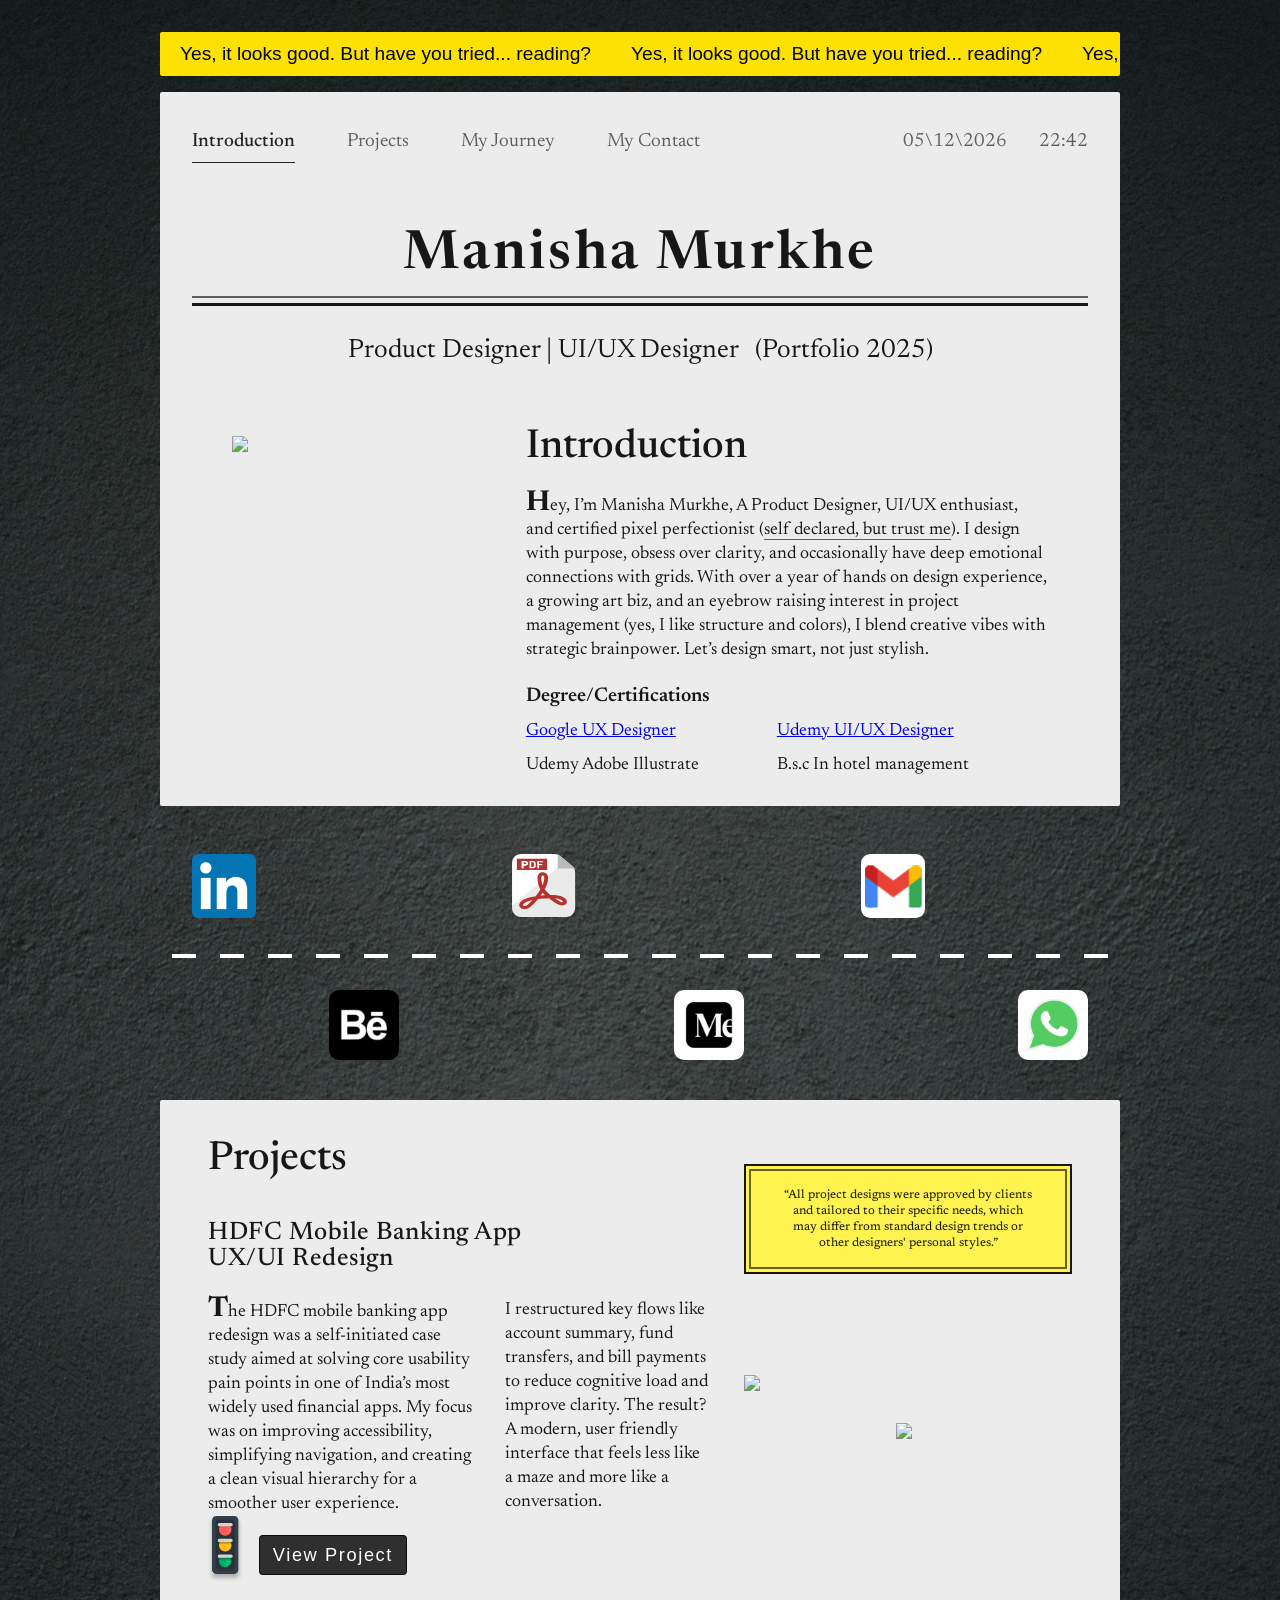
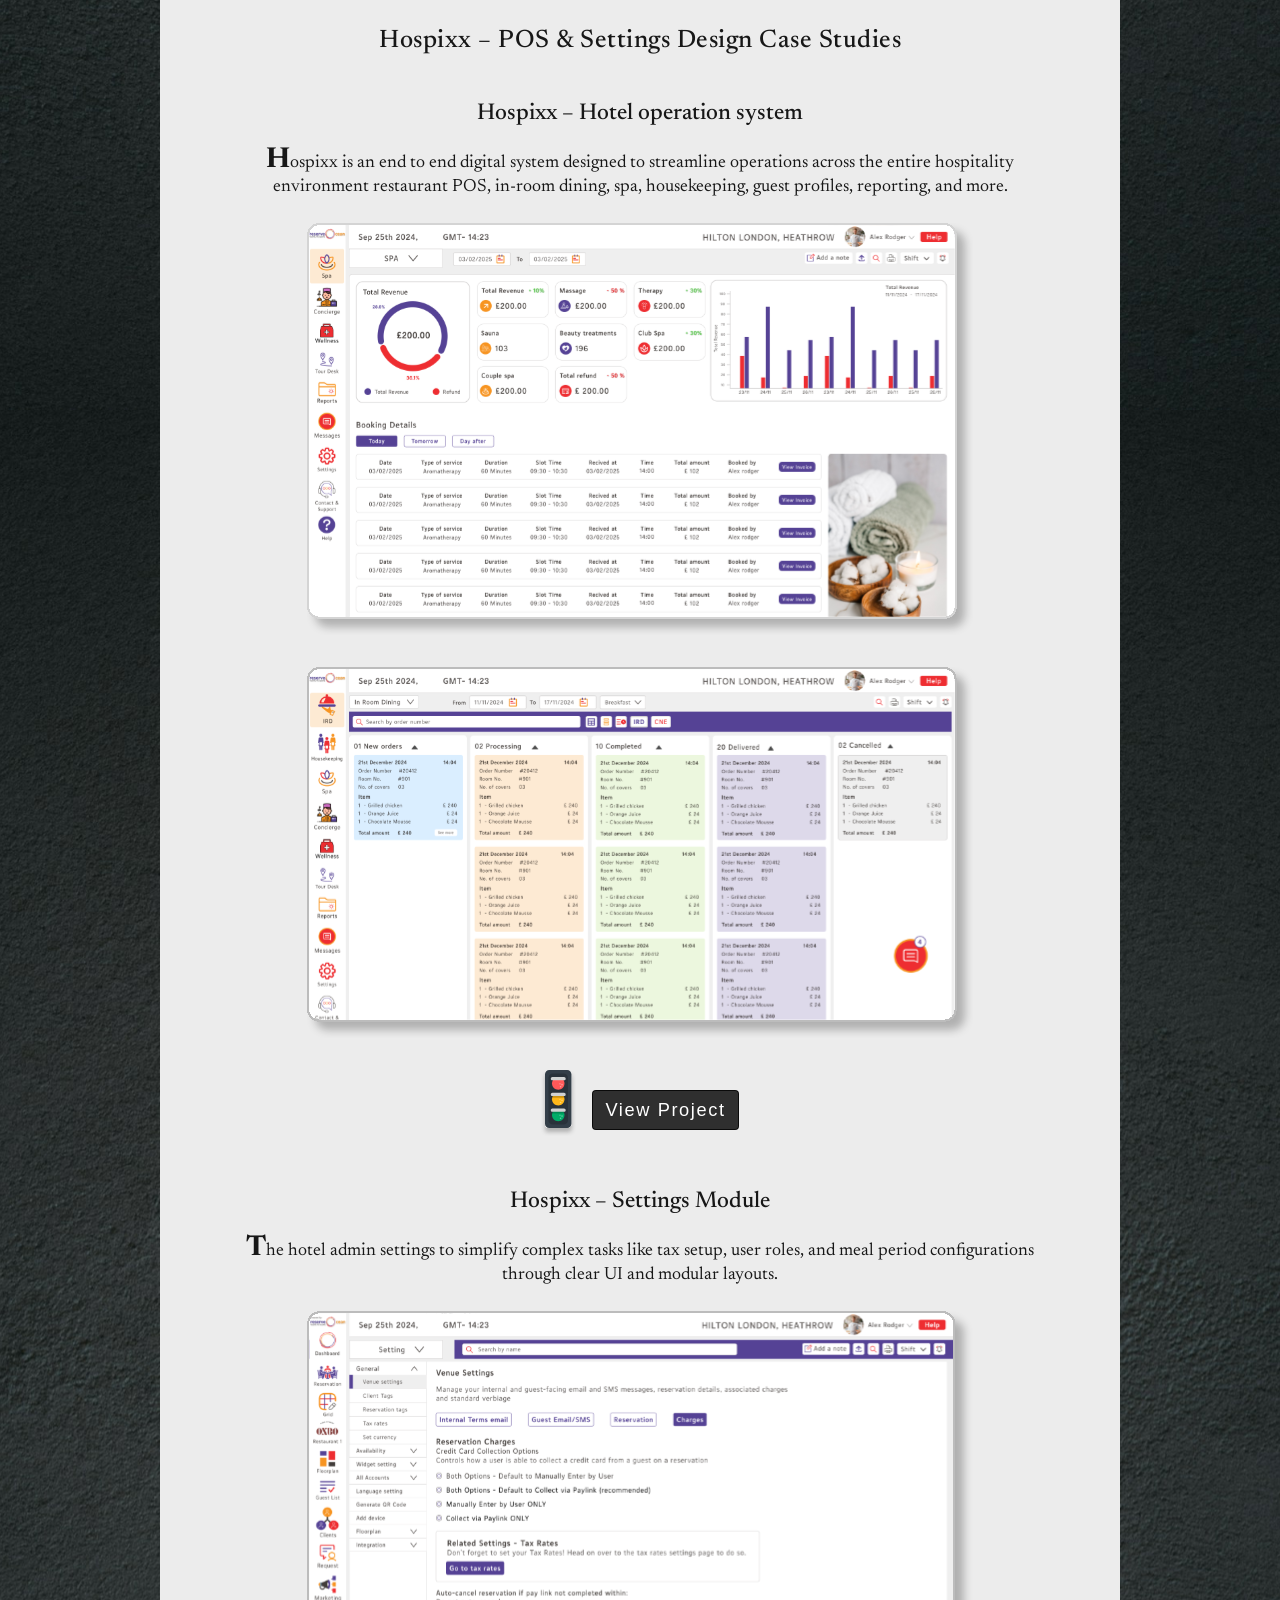
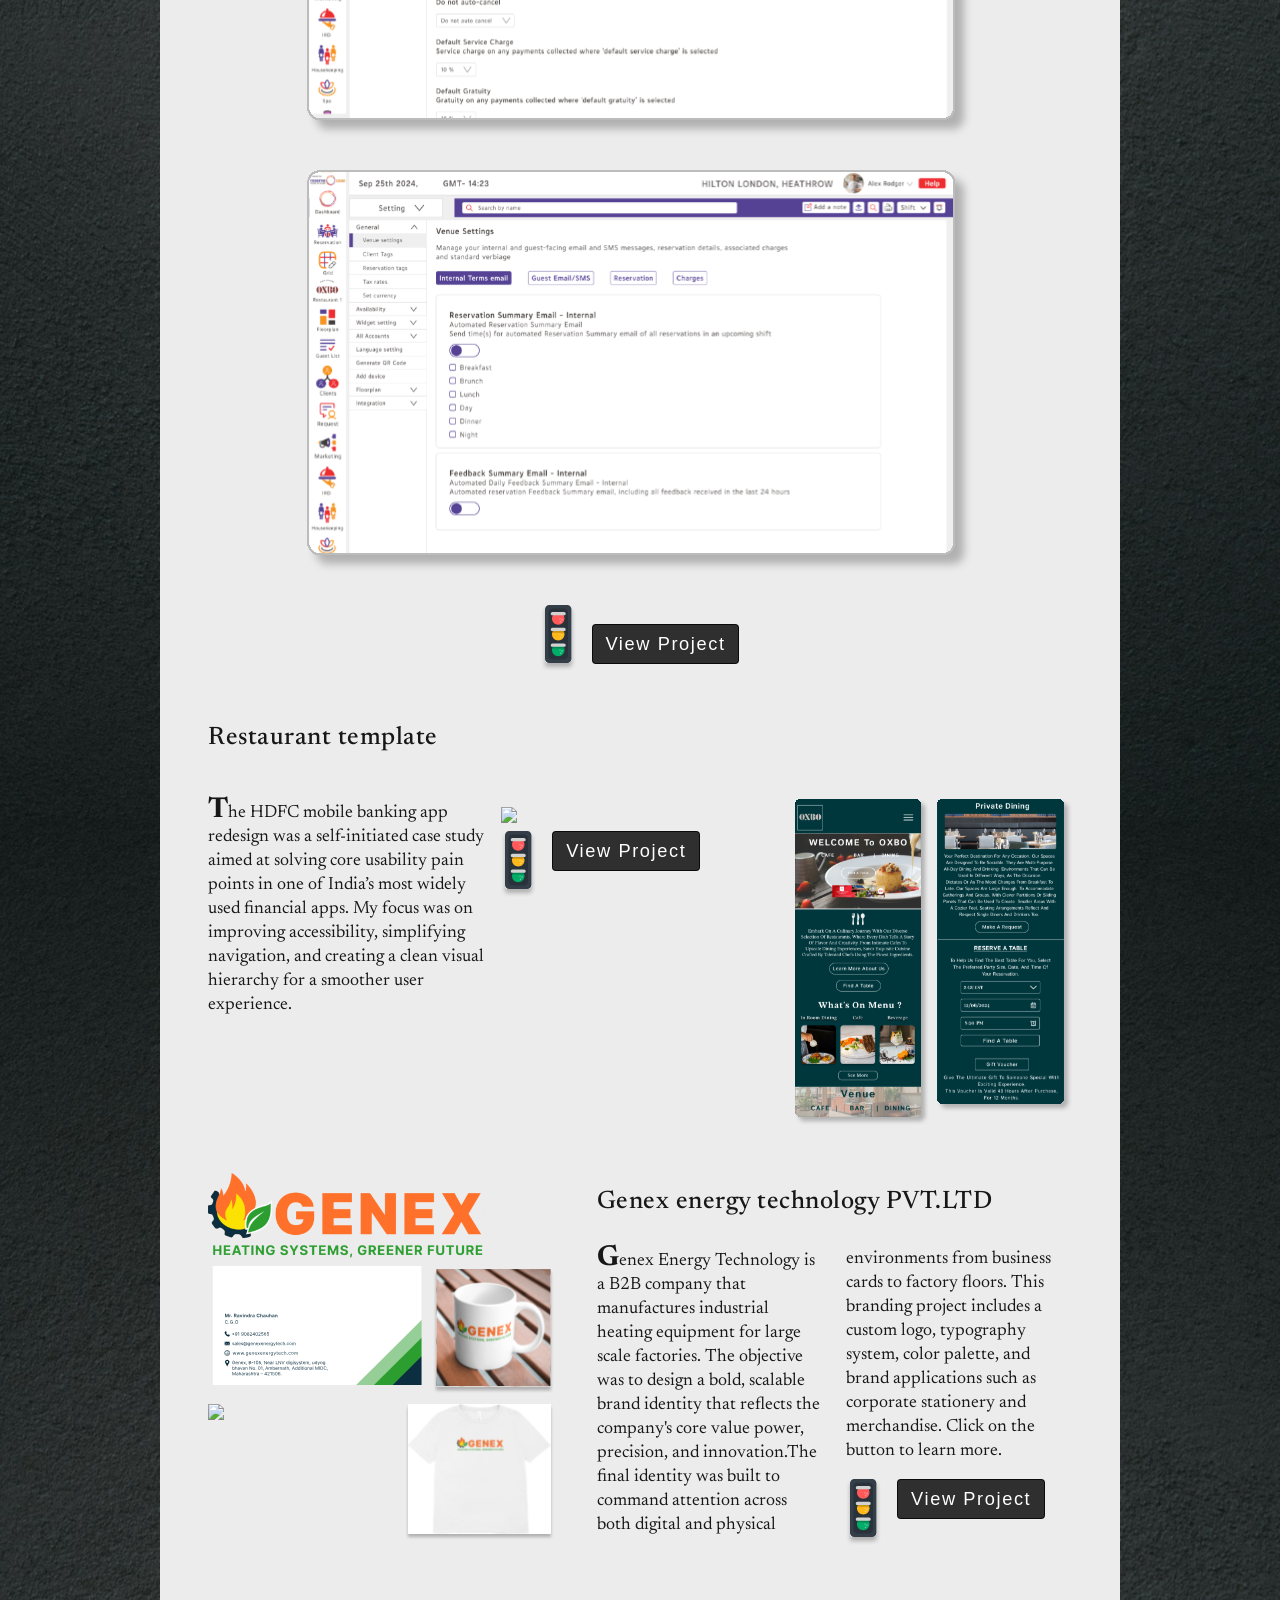
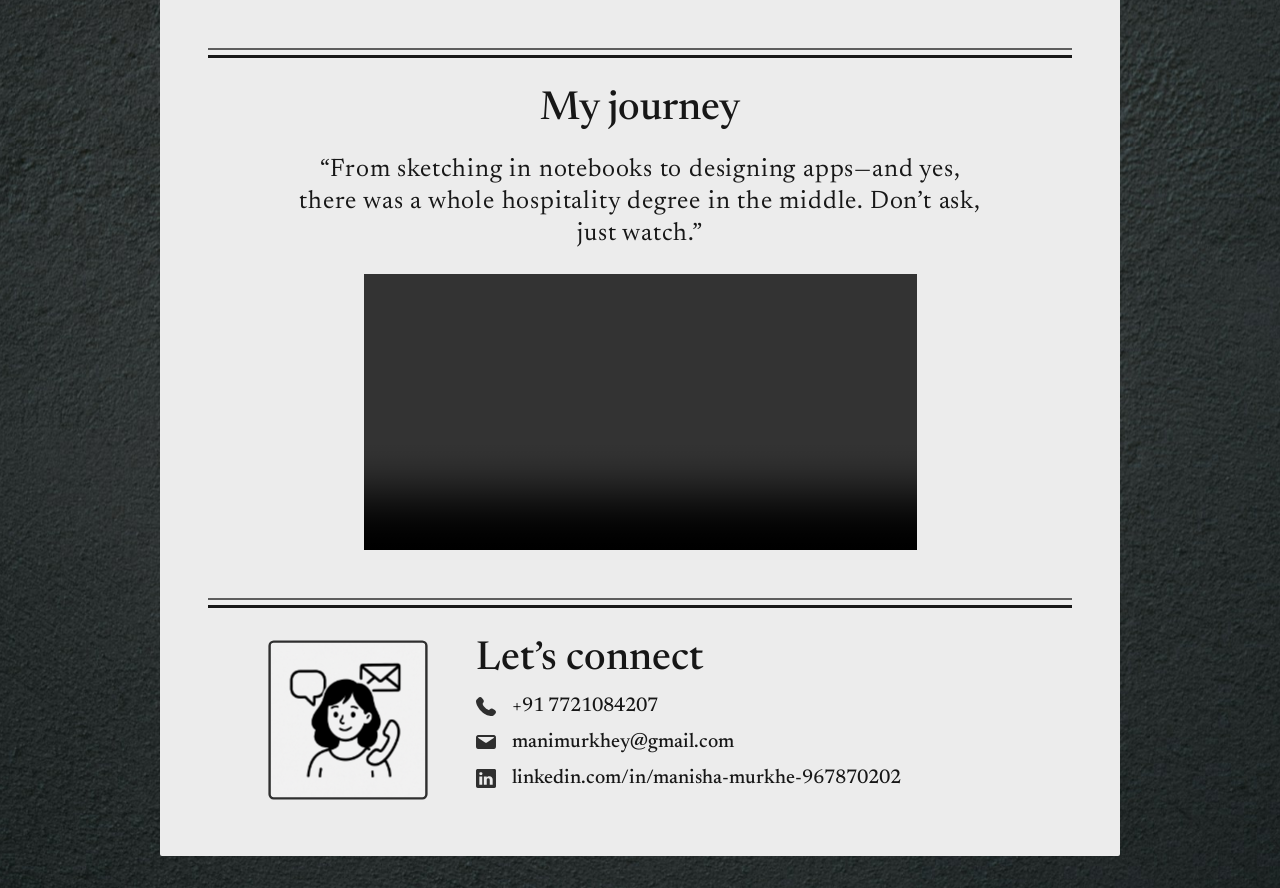
==== commit 2923799d: "Update index.html" ====
--- a/index.html
+++ b/index.html
@@ -102,7 +102,7 @@
                 <div></div>
 
                 <div class="resumecls">
-                    <a href="https://drive.google.com/file/d/1qYcmJ9IG3QoanmO52igVj3ThfM046J5K/view" target="_blank">
+                    <a href="https://drive.google.com/file/d/1TGxcagRQ0XnZ1MV9YB1CU9cBYum9e57O/view?usp=sharing" target="_blank">
                         <img src="assets/pdf.svg" alt="Resume PDF" />
                     </a>
                 </div>
@@ -446,4 +446,4 @@
     </div>
 </body>
 
-</html>+</html>
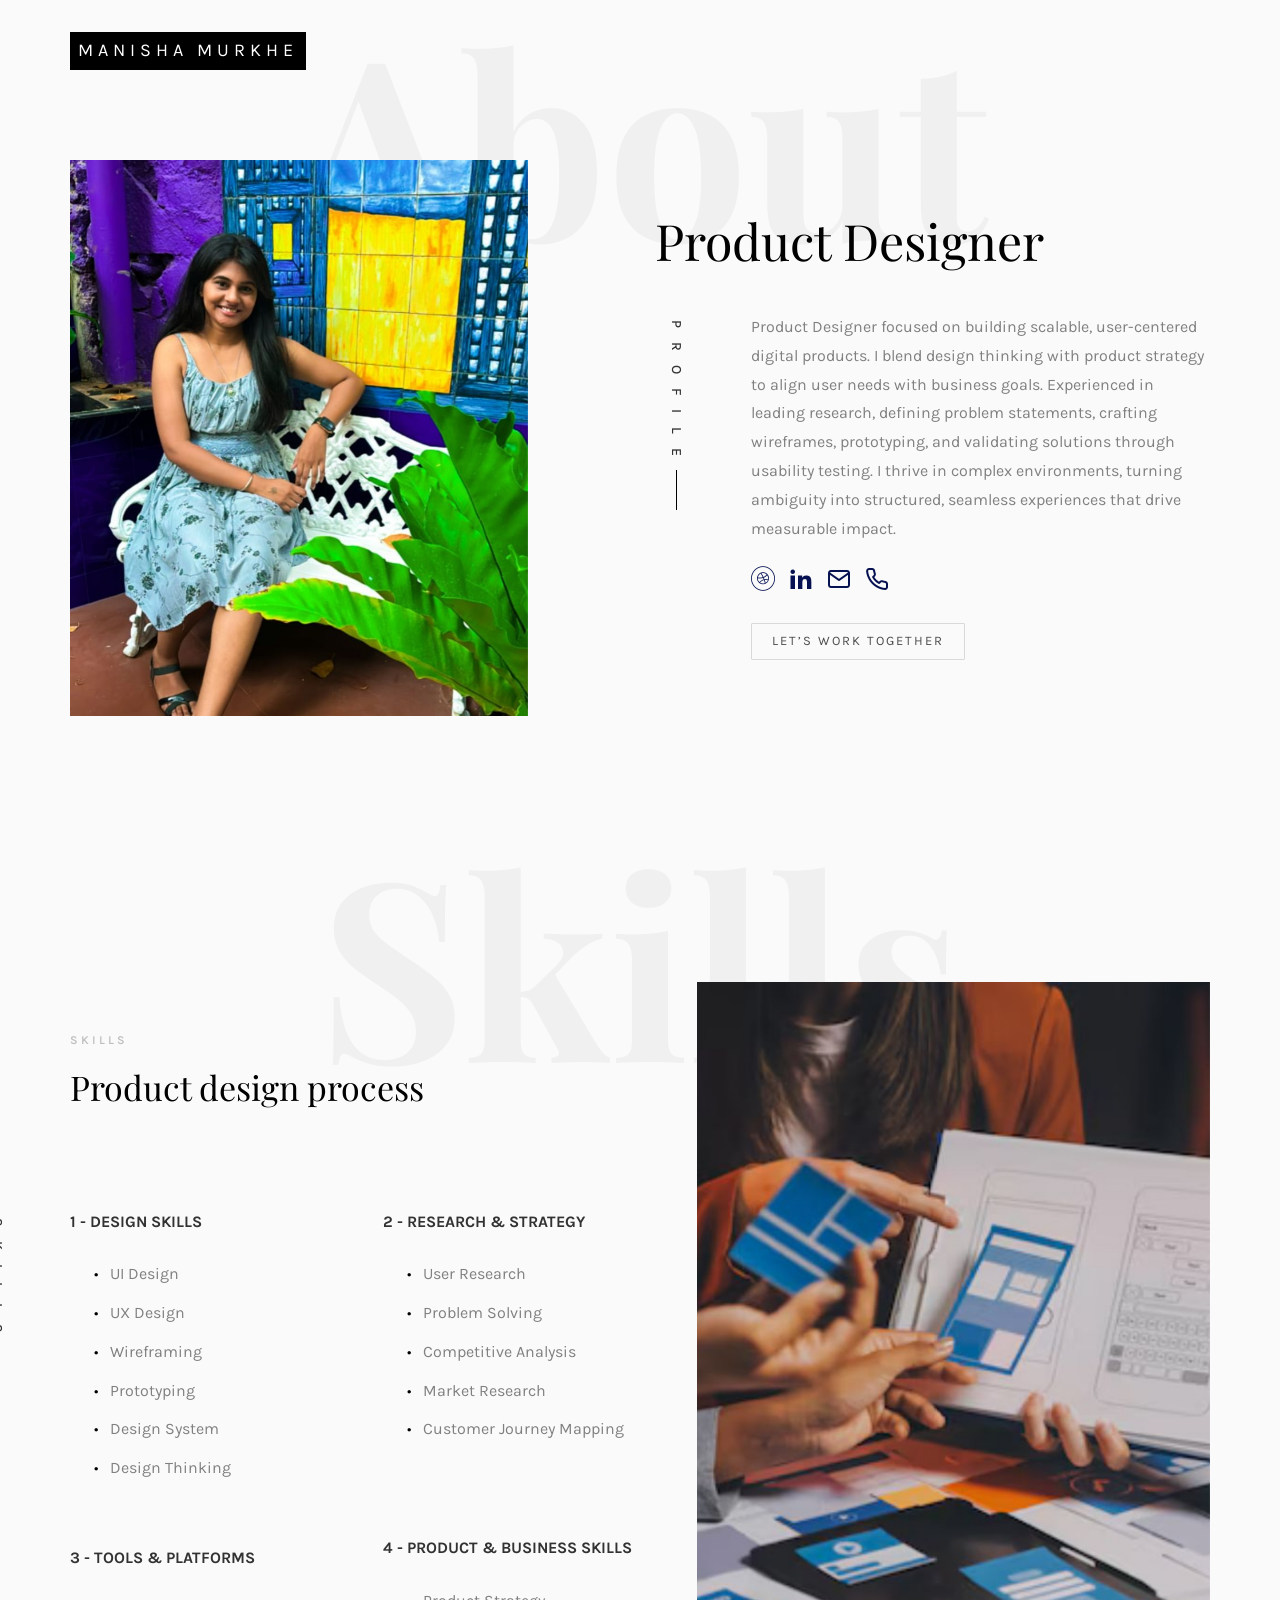
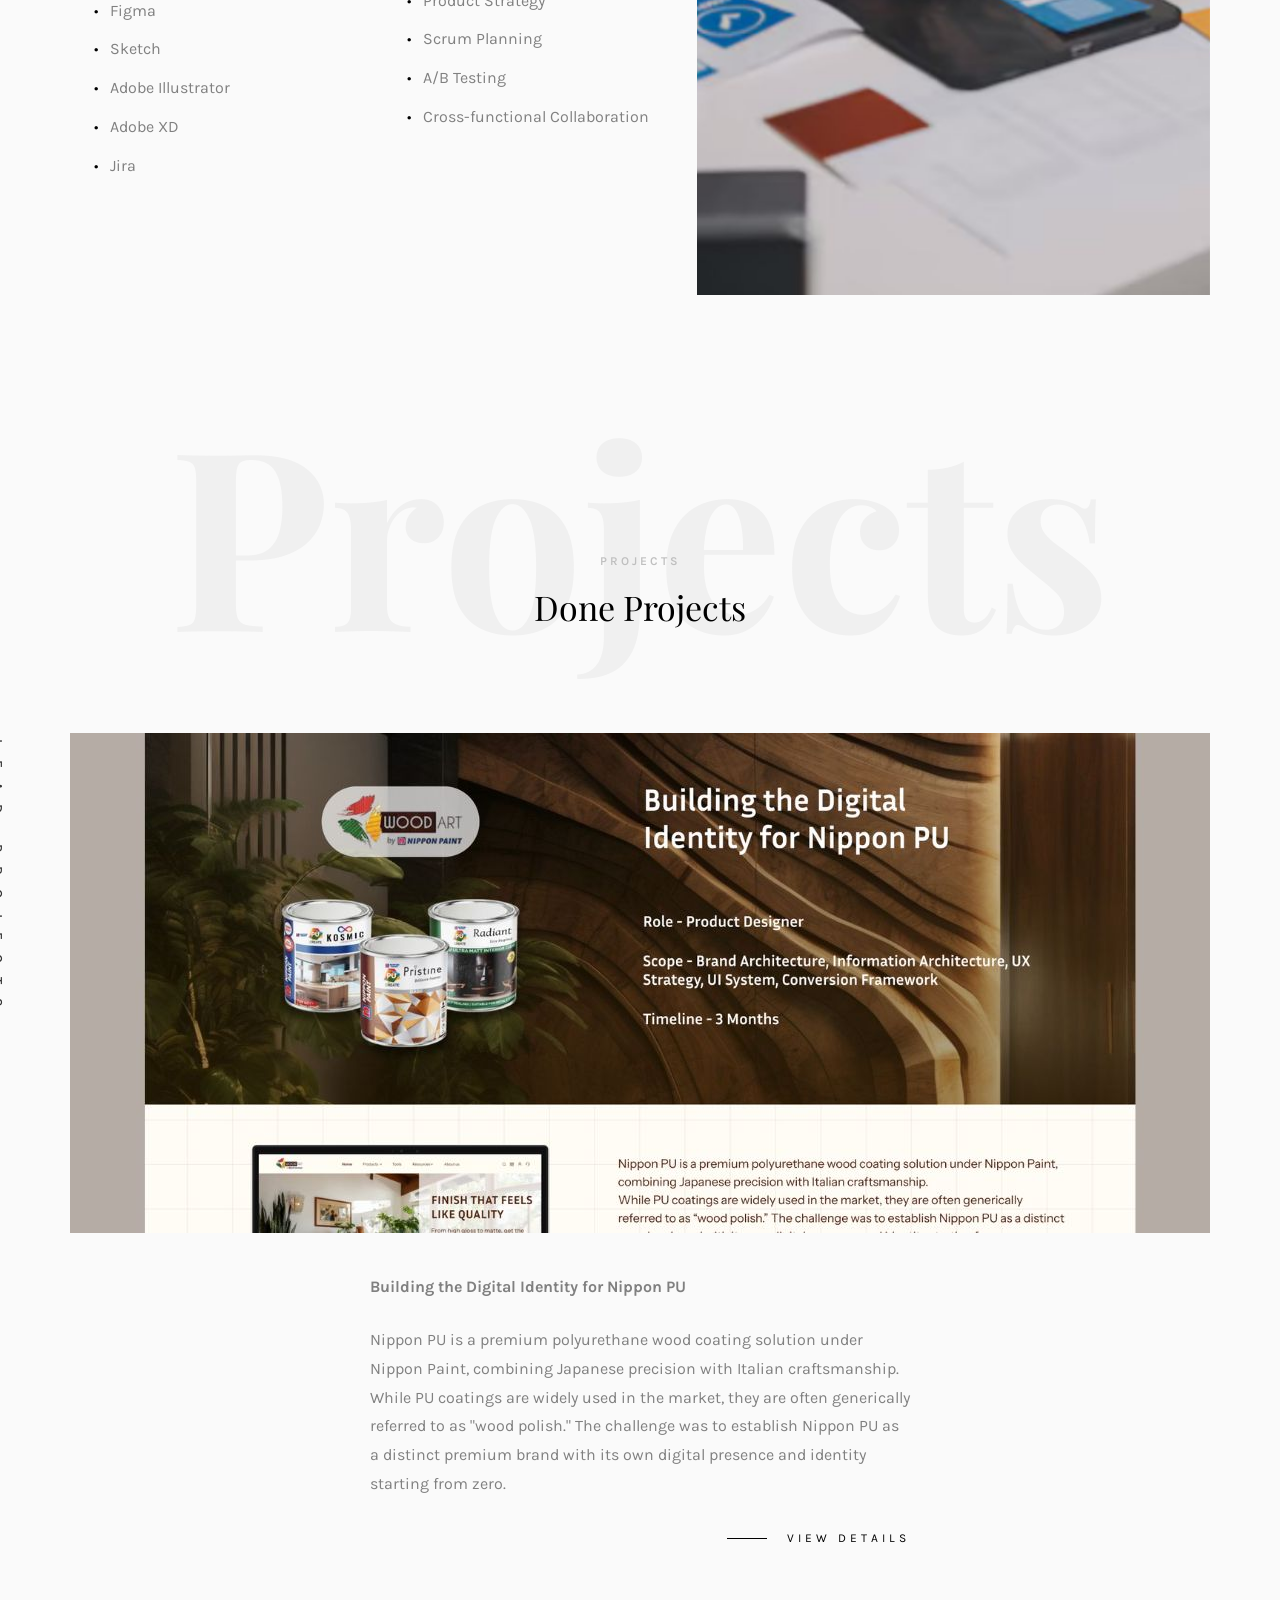
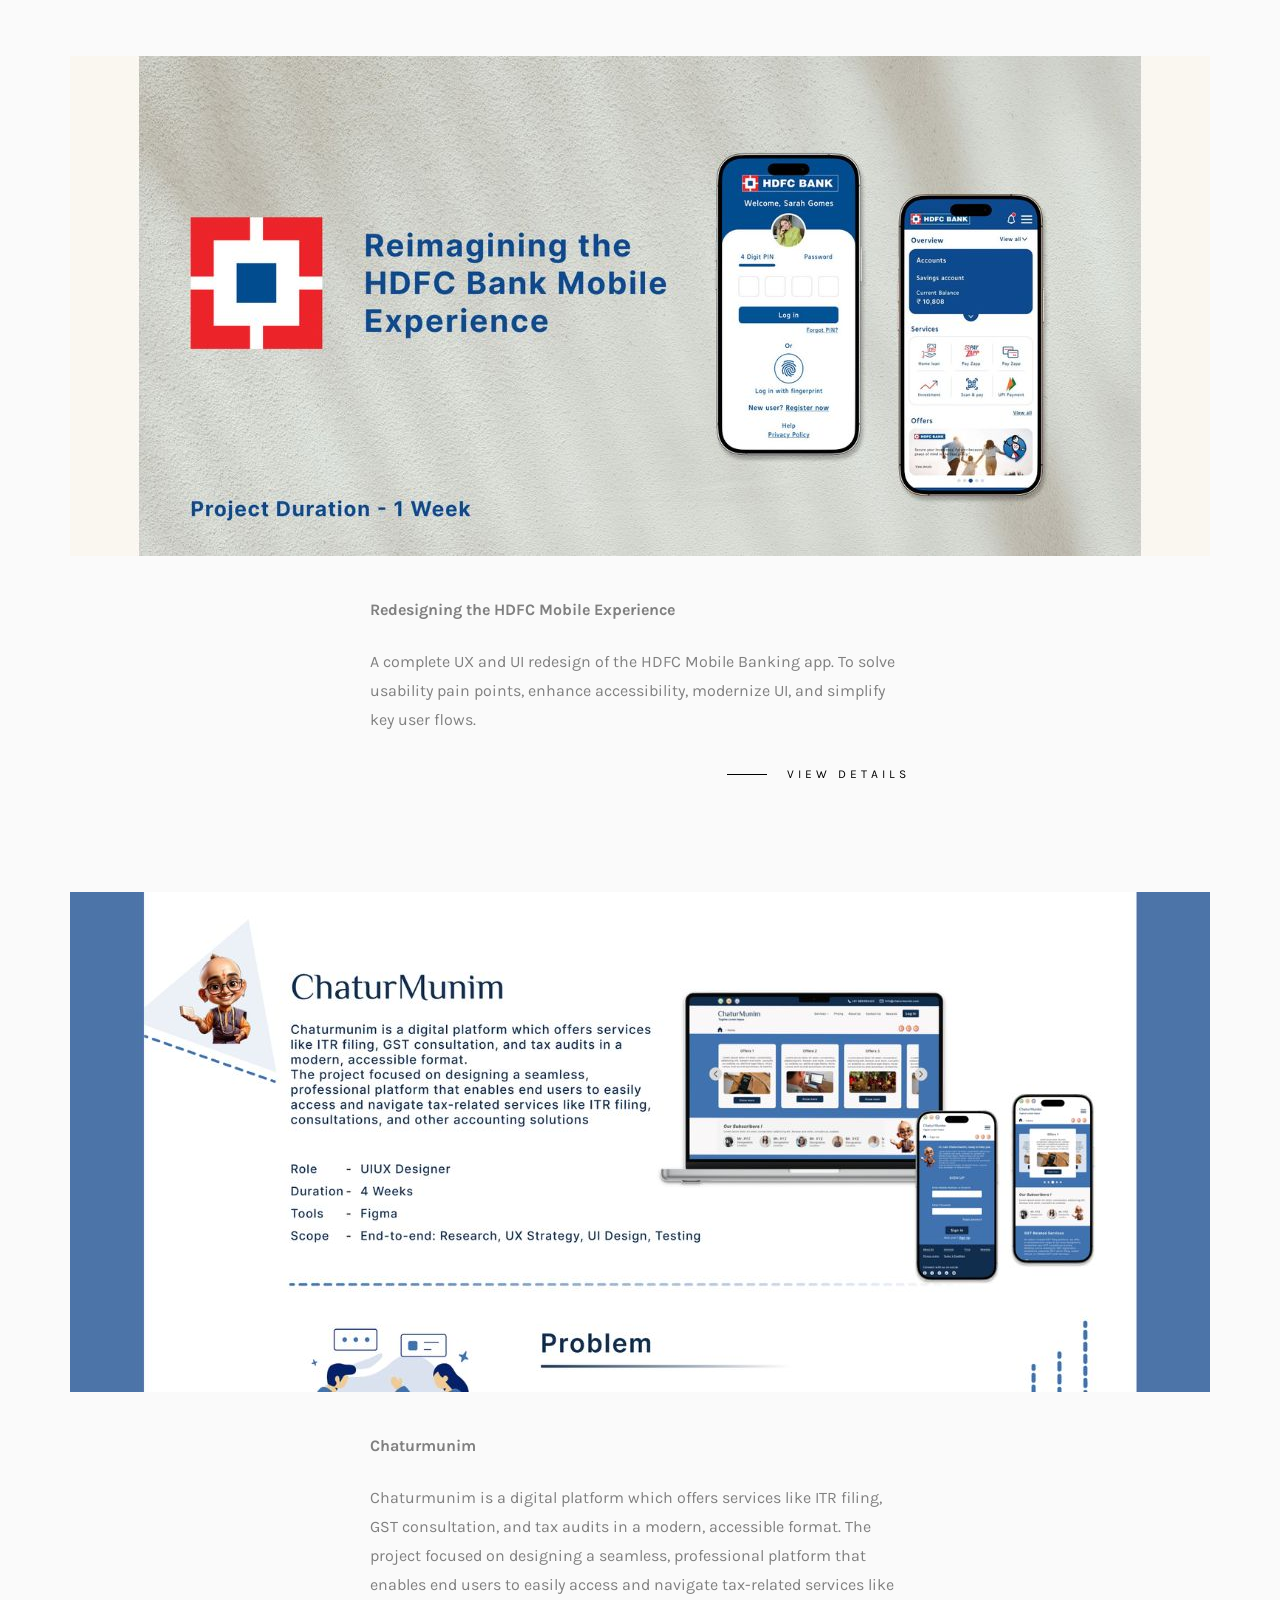
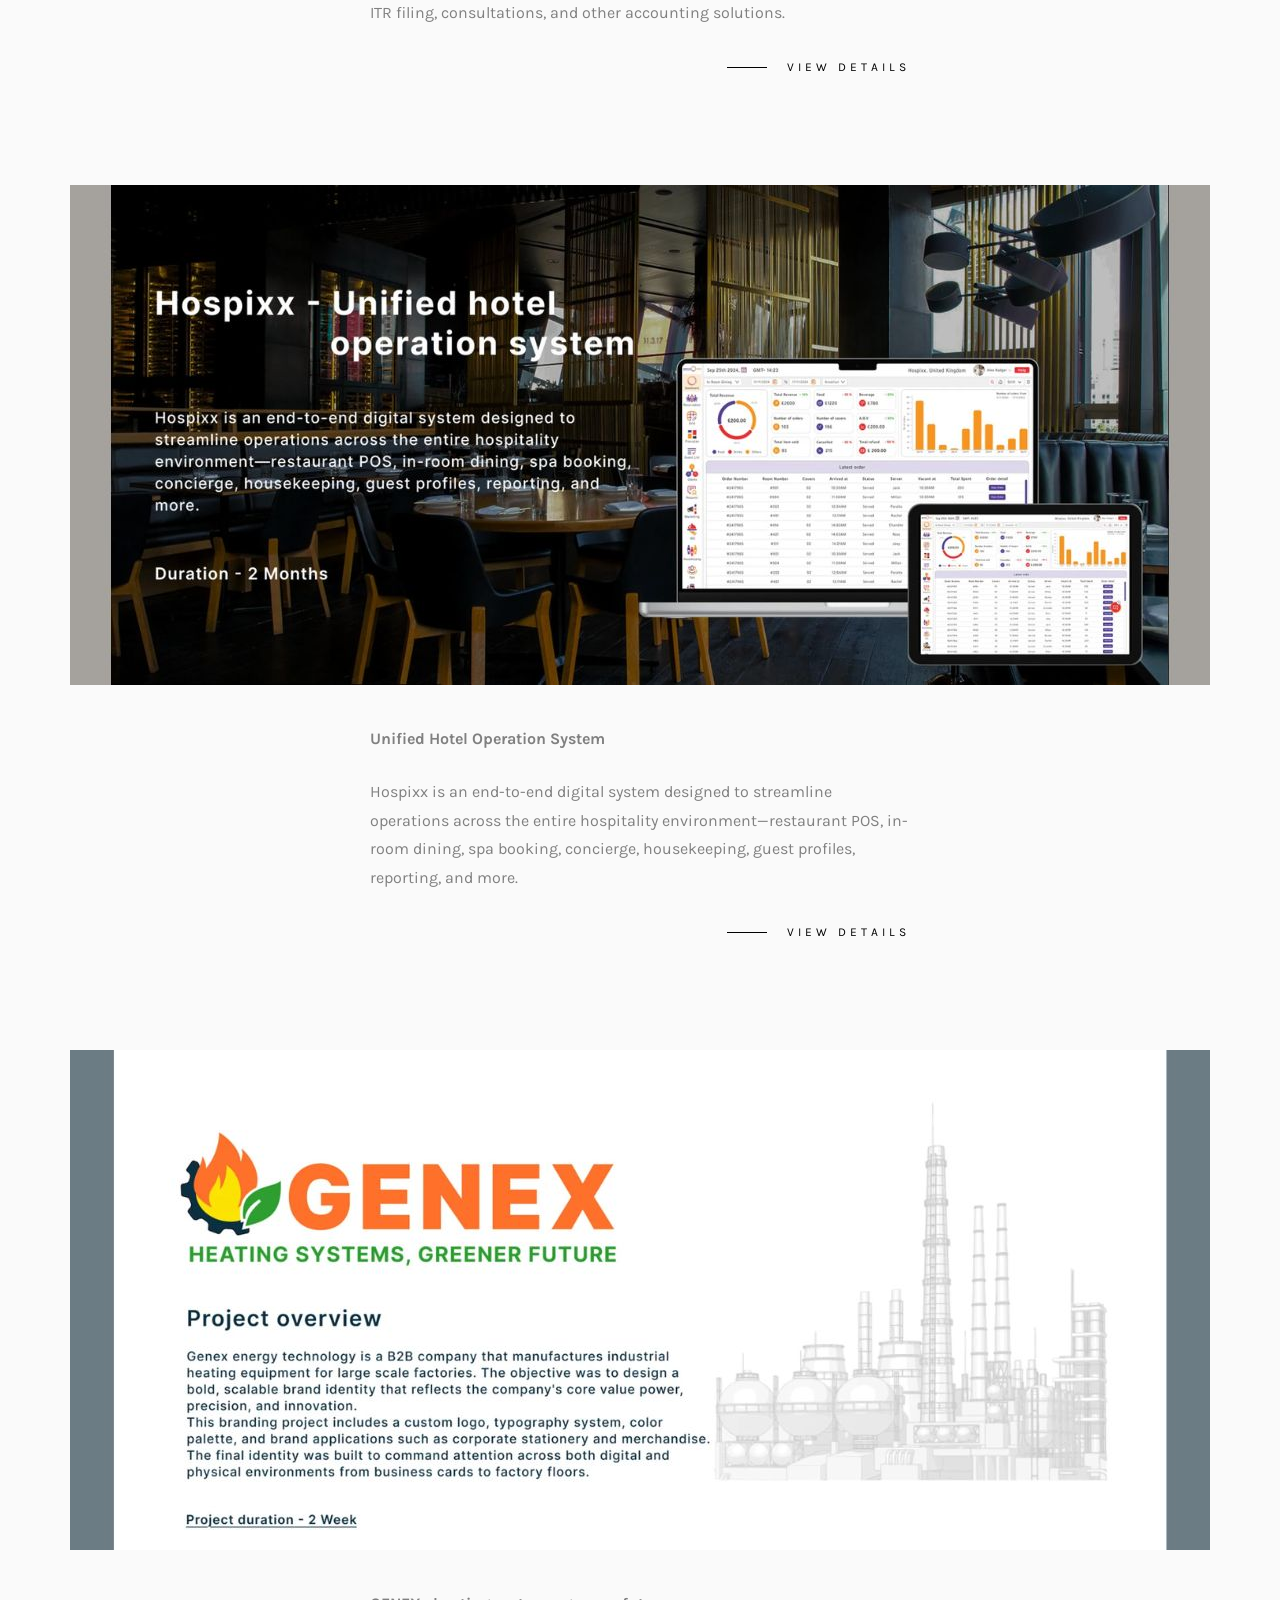
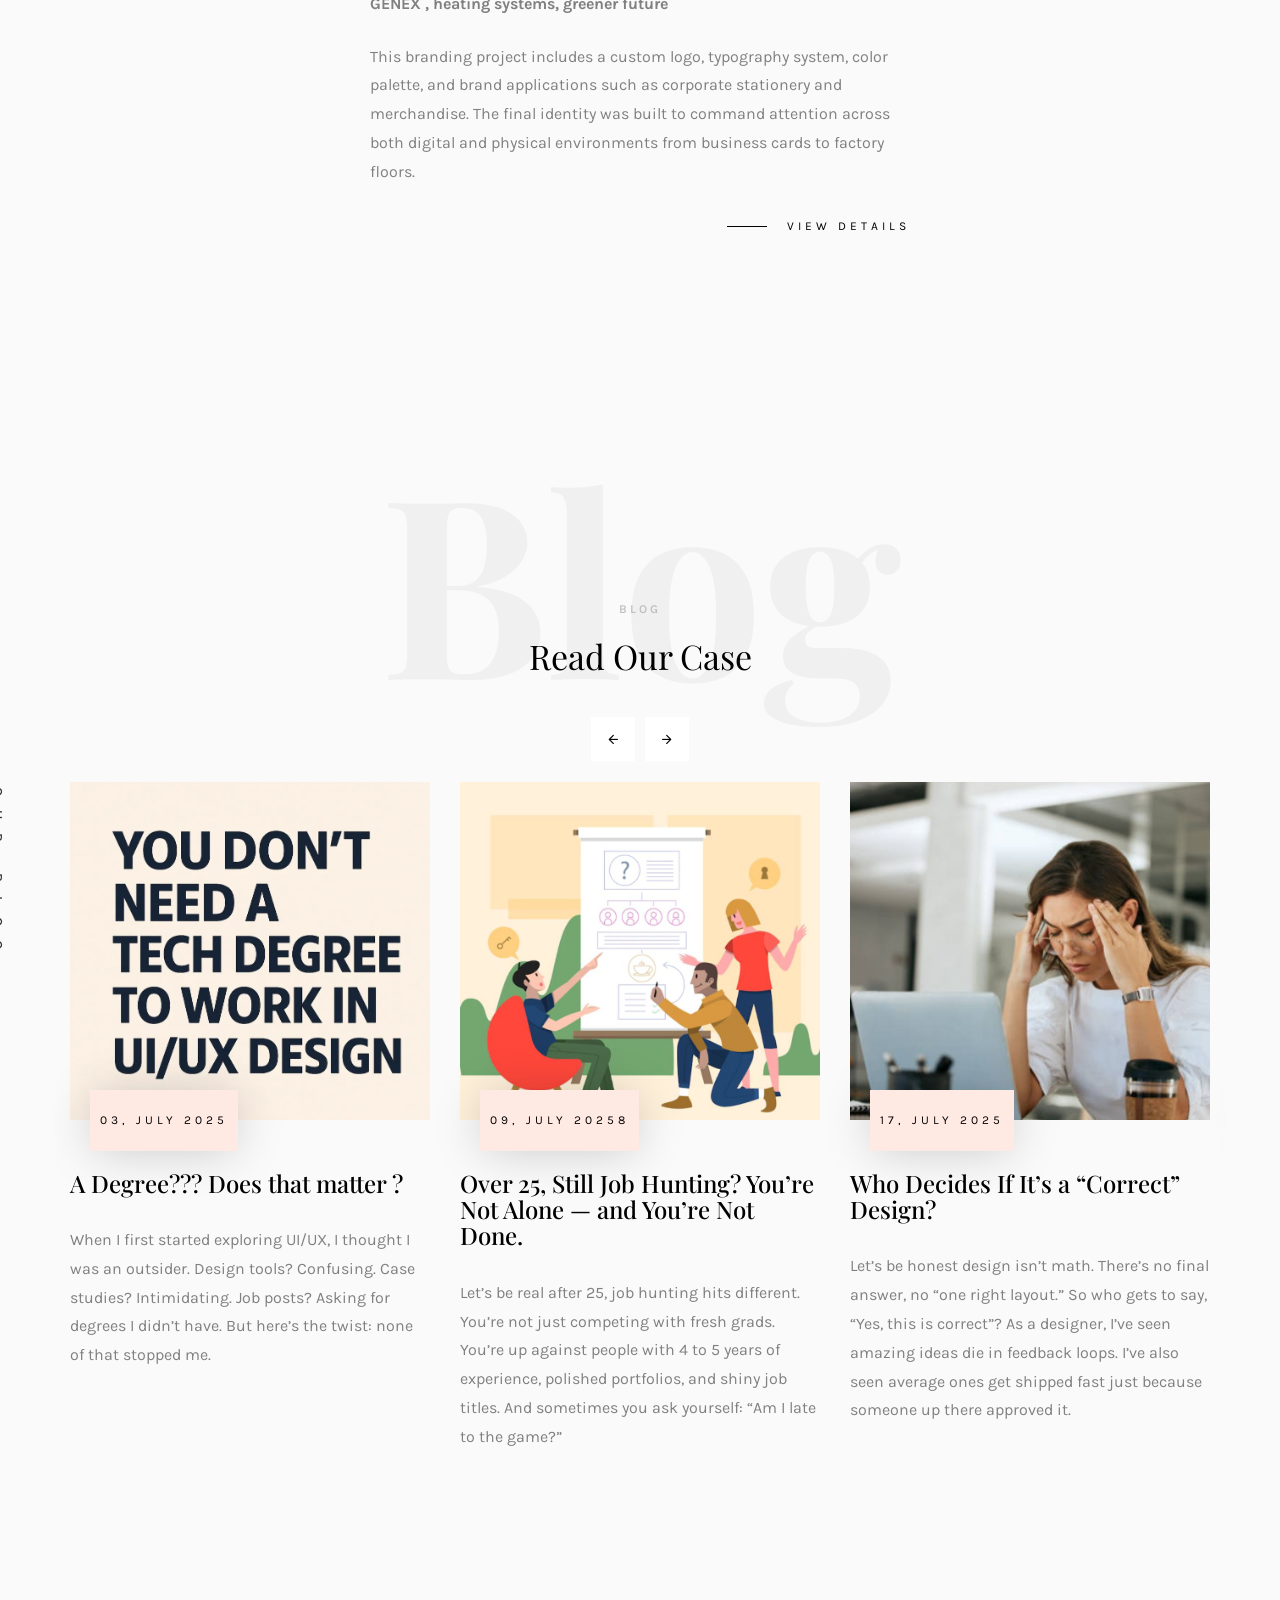
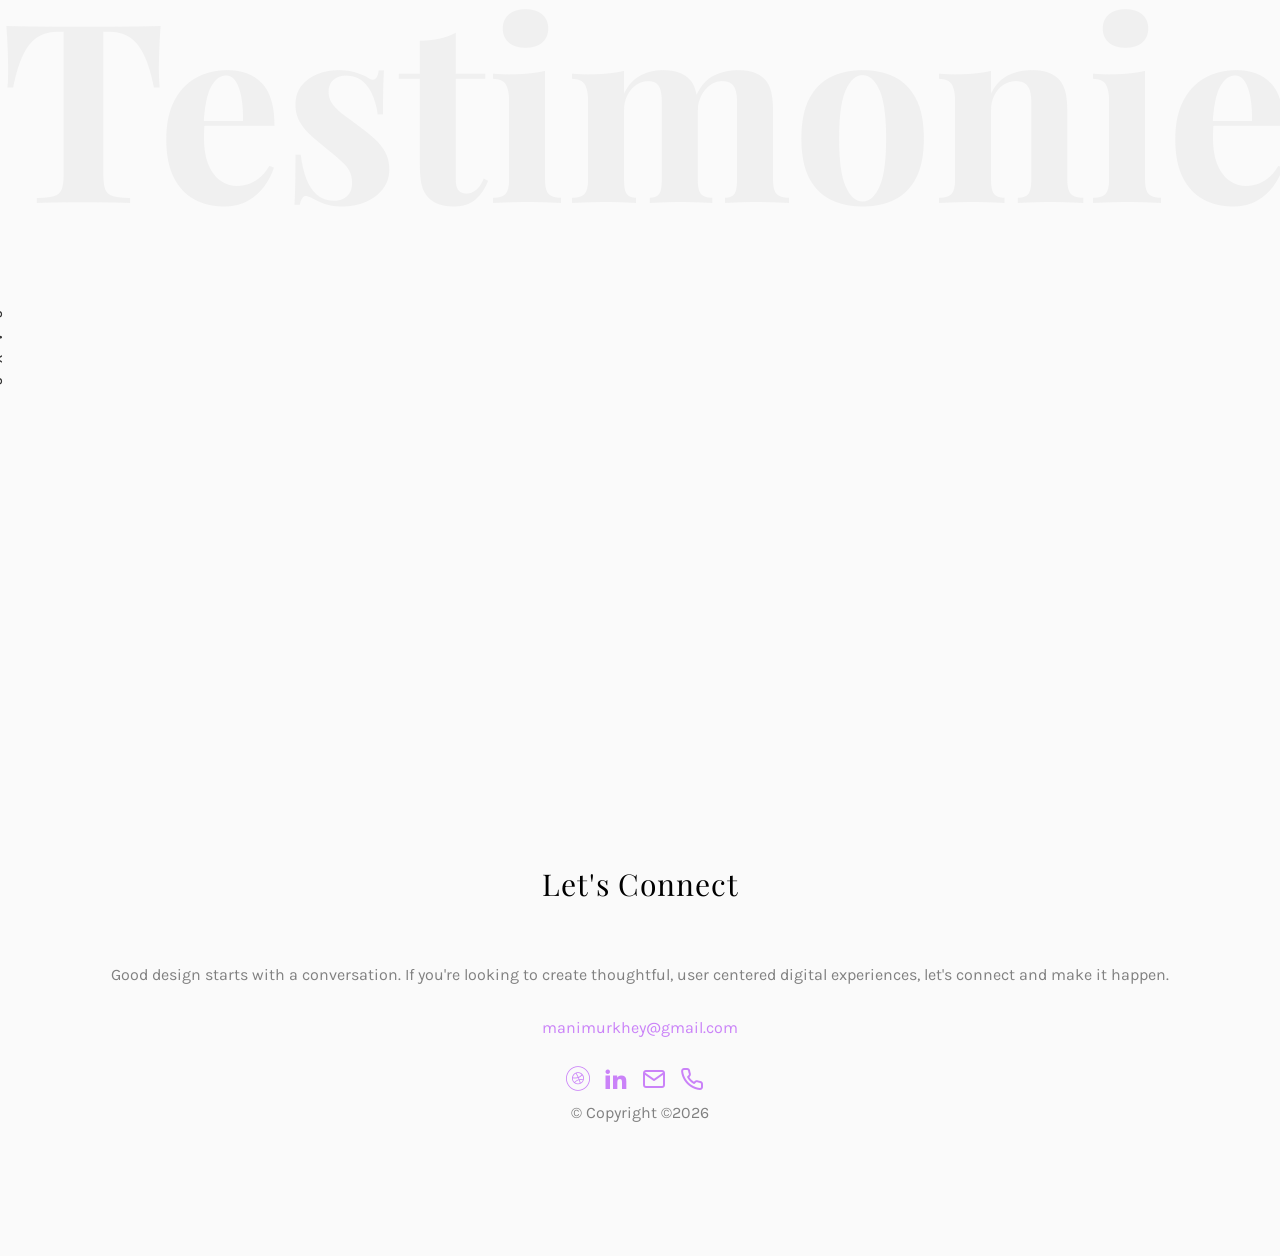
==== commit 7357ee64: "new portfolio 2026" ====
--- a/index.html
+++ b/index.html
@@ -1,449 +1,466 @@
-<!DOCTYPE html>
-<html lang="en">
-
-<head>
-    <meta charset="UTF-8">
-    <title>Manisha Murkhe | Product Designer | UI/UX Designer</title>
-    <link rel="stylesheet" href="style.css">
-    <link rel="preconnect" href="https://fonts.googleapis.com">
-    <link rel="preconnect" href="https://fonts.gstatic.com" crossorigin>
-    <link
-        href="https://fonts.googleapis.com/css2?family=Newsreader:ital,opsz,wght@0,6..72,200..800;1,6..72,200..800&display=swap"
-        rel="stylesheet">
-    <script src="script.js"></script>
-</head>
-
-<body>
+<!DOCTYPE HTML>
+<html>
+	<head>
+	<meta charset="utf-8">
+	<meta http-equiv="X-UA-Compatible" content="IE=edge">
+	<title>Manisha Murkhe | Product Designer</title>
+	<meta name="viewport" content="width=device-width, initial-scale=1">
+	<meta name="description" content="" />
+	<meta name="keywords" content="" />
+	<meta name="author" content="" />
+
+  <!-- Facebook and Twitter integration -->
+	<meta property="og:title" content=""/>
+	<meta property="og:image" content=""/>
+	<meta property="og:url" content=""/>
+	<meta property="og:site_name" content=""/>
+	<meta property="og:description" content=""/>
+	<meta name="twitter:title" content="" />
+	<meta name="twitter:image" content="" />
+	<meta name="twitter:url" content="" />
+	<meta name="twitter:card" content="" />
+
+	<!-- Place favicon.ico and apple-touch-icon.png in the root directory -->
+	<link rel="shortcut icon" href="favicon.ico">
+
+	<link href="https://fonts.googleapis.com/css?family=Karla:400,700" rel="stylesheet">
+	<link href="https://fonts.googleapis.com/css?family=Playfair+Display:400,400i,700" rel="stylesheet">
+	
+	<!-- Animate.css -->
+	<link rel="stylesheet" href="css/animate.css">
+	<!-- Icomoon Icon Fonts-->
+	<link rel="stylesheet" href="css/icomoon.css">
+	<!-- Bootstrap  -->
+	<link rel="stylesheet" href="css/bootstrap.css">
+	<!-- Owl Carousel -->
+	<link rel="stylesheet" href="css/owl.carousel.min.css">
+	<link rel="stylesheet" href="css/owl.theme.default.min.css">
+	<!-- Magnific Popup -->
+	<link rel="stylesheet" href="css/magnific-popup.css">
+
+	<link rel="stylesheet" href="css/style.css">
+
+
+	<!-- Modernizr JS -->
+	<script src="js/modernizr-2.6.2.min.js"></script>
+	<!-- FOR IE9 below -->
+	<!--[if lt IE 9]>
+	<script src="js/respond.min.js"></script>
+	<![endif]-->
+
+	</head>
+	<body>
+
+		
+	<div id="colorlib-page">
+		<header>
+			<div class="container">
+				<div class="row">
+					<div class="col-md-12">
+						<div class="colorlib-navbar-brand">
+							<a class="colorlib-logo" href="index.html"><span>Manisha Murkhe</span></a>
+						</div>
+
+					</div>
+				</div>
+			</div>
+		</header>
+		<div id="colorlib-about">
+			<div class="container">
+				<div class="row text-center">
+					<h2 class="bold">About</h2>
+				</div>
+				<div class="row">
+					<div class="col-md-5 animate-box">
+						<div class="owl-carousel3">
+							<div class="item">
+								<img class="img-responsive about-img" src="images/ManishaMurkhe.jpg" alt="Manisha Murkhe">
+							</div>
+						</div>
+					</div>
+					<div class="col-md-6 col-md-push-1 animate-box">
+						<div class="about-desc">
+							<div class="owl-carousel3">
+								<div class="item">
+									<h2><span>Product Designer</span></h2>
+								</div>
+							</div>
+							<div class="desc">
+								<div class="rotate">
+									<h2 class="heading">Profile</h2>
+								</div>
+								<p>Product Designer focused on building scalable, user-centered digital products. I blend design thinking with product strategy to align user needs with business goals. Experienced in leading research, defining problem statements, crafting wireframes, prototyping, and validating solutions through usability testing. I thrive in complex environments, turning ambiguity into structured, seamless experiences that drive measurable impact.</p>
+								<p class="colorlib-social-icons">
+    <a href="https://www.behance.net/manishamurkhe" target="_blank"><i class="icon-dribbble2"></i></a>
+    <a href="https://www.linkedin.com/in/manisha-murkhe-967870202/" target="_blank"><i class="icon-linkedin2"></i></a>
+    <a href="mailto:manimurkhey@gmail.com"><i class="icon-mail5"></i></a>
+    <a href="tel:+917721084207"><i class="icon-phone2"></i></a>
+</p>
+								<p><a href="about.html" class="btn btn-primary btn-outline">Let’s Work Together</a></p>
+							</div>
+						</div>
+					</div>
+				</div>
+			</div>
+		</div>
+<div id="colorlib-services">
     <div class="container">
-        <img src="assets/car.svg" id="car"></img>
-        <section class="introduction">
-            <div class="vertical-dotted-line" id="introduction-vertical-dotted-line"></div>
-            <div class="introduction-carousel-container">
-                <div class="introduction-content">
-                    <div class="introduction-carousel">
-                        <div class="carousel-track">
-                            <div class="carousel-content">Yes, it looks good. But have you tried... reading?</div>
-                            <div class="carousel-content">Yes, it looks good. But have you tried... reading?</div>
-                            <div class="carousel-content">Yes, it looks good. But have you tried... reading?</div>
-                            <div class="carousel-content">Yes, it looks good. But have you tried... reading?</div>
-                            <div class="carousel-content">Yes, it looks good. But have you tried... reading?</div>
-                            <div class="carousel-content">Yes, it looks good. But have you tried... reading?</div>
-                            <div class="carousel-content">Yes, it looks good. But have you tried... reading?</div>
-                            <div class="carousel-content">Yes, it looks good. But have you tried... reading?</div>
-                            <div class="carousel-content">Yes, it looks good. But have you tried... reading?</div>
-                            <div class="carousel-content">Yes, it looks good. But have you tried... reading?</div>
-                            <div class="carousel-content">Yes, it looks good. But have you tried... reading?</div>
-                            <div class="carousel-content">Yes, it looks good. But have you tried... reading?</div>
+        <div class="row text-center">
+            <h2 class="bold">Skills</h2>
+        </div>
+        <div class="row">
+            <div class="col-md-12">
+                <div class="services-flex">
+                    <div class="one-third">
+                        <div class="row">
+                            <div class="col-md-12 col-md-offset-0 animate-box intro-heading">
+                                <span>Skills</span>
+                                <h2>Product design process</h2>
+                            </div>
                         </div>
-                    </div>
-                </div>
-            </div>
-
-            <div class="introduction-dashboard">
-                <nav class="navbar">
-                    <div class="tabs">
-                        <a href="#introduction" class="active">Introduction</a>
-                        <a href="#projects">Projects</a>
-                        <a href="#my-journey">My Journey</a>
-                        <a href="#contact">My Contact</a>
-                    </div>
-                    <div class="date-time" id="clock"></div>
-                </nav>
-                <section class="introduction-section" id="introduction">
-                    <div class="name-title">Manisha Murkhe</div>
-                    <div class="name-title-highlight"></div>
-                    <div class="introduction-section-1">
-                        <span>Product Designer | UI/UX Designer </span>
-                        <span>(Portfolio 2025)</span>
-                    </div>
-                    <div class="introduction-section-2">
-                        <div class="sec-2-left">
-                            <img src="assets/profile-pic.svg" />
-                        </div>
-                        <div class="sec-2-right">
-                            <div class="sec-2-right-1">
-                                Introduction
+                        <div class="row">
+                            <div class="col-md-12">
+                                <div class="rotate">
+                                    <h2 class="heading">Skills</h2>
+                                </div>
                             </div>
-                            <div class="sec-2-right-2">
-                                <strong style="font-size: 1.8rem;">H</strong>ey, I’m Manisha Murkhe, A Product Designer,
-                                UI/UX enthusiast, and certified pixel perfectionist (<span
-                                    style="border-bottom: 1px solid rgba(0, 0, 0, 0.6);">self declared, but trust
-                                    me</span>). I design with purpose, obsess over clarity, and occasionally have
-                                deep emotional connections with grids. With over a year of hands on design experience, a
-                                growing art biz, and an eyebrow raising interest in project management (yes, I like
-                                structure and colors), I blend creative vibes with strategic brainpower. Let’s design
-                                smart, not just stylish.
+                            <div class="col-md-6">
+                                <div class="services animate-box">
+                                    <h3>1 - Design Skills</h3>
+                                    <ul>
+                                        <li>UI Design</li>
+                                        <li>UX Design</li>
+                                        <li>Wireframing</li>
+                                        <li>Prototyping</li>
+                                        <li>Design System</li>
+                                        <li>Design Thinking</li>
+                                    </ul>
+                                </div>
+                                <div class="services animate-box">
+                                    <h3>3 - Tools & Platforms</h3>
+                                    <ul>
+                                        <li>Figma</li>
+                                        <li>Sketch</li>
+                                        <li>Adobe Illustrator</li>
+                                        <li>Adobe XD</li>
+                                        <li>Jira</li>
+                                    </ul>
+                                </div>
                             </div>
-                            <div class="sec-2-right-3">
-                                <div class="sec-2-right-3-degree">Degree/Certifications</div>
-                                <div class="sec-2-right-3-1">
-                                    <div><a href="https://www.coursera.org/account/accomplishments/specialization/MEXRH9NLGB6Y?utm_source=link&utm_medium=certificate&utm_content=cert_image&utm_campaign=sharing_cta&utm_product=prof"
-                                            target="_blank">Google
-                                            UX Designer</a></div>
-                                    <div><a href="https://www.udemy.com/certificate/UC-16912164-bb0a-4042-944a-205a8b46e9b3/"
-                                            target="_blank">Udemy
-                                            UI/UX Designer</a></div>
-                                    <div>Udemy Adobe Illustrate</div>
-                                    <div>B.s.c In hotel management</div>
+                            <div class="col-md-6">
+                                <div class="services animate-box">
+                                    <h3>2 - Research & Strategy</h3>
+                                    <ul>
+                                        <li>User Research</li>
+                                        <li>Problem Solving</li>
+                                        <li>Competitive Analysis</li>
+                                        <li>Market Research</li>
+                                        <li>Customer Journey Mapping</li>
+                                    </ul>
+									<br />
+                                </div>
+                                <div class="services animate-box">
+                                    <h3>4 - Product & Business Skills</h3>
+                                    <ul>
+                                        <li>Product Strategy</li>
+                                        <li>Scrum Planning</li>
+                                        <li>A/B Testing</li>
+                                        <li>Cross-functional Collaboration</li>
+                                    </ul>
                                 </div>
                             </div>
                         </div>
                     </div>
-                </section>
-            </div>
-            <div class="introduction-docs">
-                <div>
-                    <a href="https://linkedin.com/in/manisha-murkhe-967870202" target="_blank"
-                        rel="noopener noreferrer">
-                        <img src="assets/linkedin.svg" alt="LinkedIn" />
-                    </a>
-                </div>
-
-                <div></div>
-
-                <div class="resumecls">
-                    <a href="https://drive.google.com/file/d/1TGxcagRQ0XnZ1MV9YB1CU9cBYum9e57O/view?usp=sharing" target="_blank">
-                        <img src="assets/pdf.svg" alt="Resume PDF" />
-                    </a>
-                </div>
-
-                <div></div>
-
-                <div class="gmailcls">
-                    <a href="mailto:manimurkhey@gmail.com">
-                        <img src="assets/gmail.svg" alt="Email" />
-                    </a>
-                </div>
-
-                <div></div>
-            </div>
-
-
-            <div class="horizontal-dotted-line" id="introduction-horizontal-dotted-line"></div>
-        </section>
-        <div class="subsections">
-            <div class="subsections-docs">
-                <div></div>
-
-                <div>
-                    <a href="https://www.behance.net/manishamurkhe" target="_blank" rel="noopener noreferrer">
-                        <img src="assets/behnace.svg" alt="Behance" />
-                    </a>
-                </div>
-
-                <div></div>
-
-                <div>
-                    <a href="https://medium.com/@manimurkhey" target="_blank" rel="noopener noreferrer">
-                        <img src="assets/me.svg" alt="Medium" />
-                    </a>
-                </div>
-
-                <div></div>
-
-                <div>
-                    <a href="https://wa.me/917721084207" target="_blank" rel="noopener noreferrer">
-                        <img src="assets/whatsApp.svg" alt="WhatsApp" />
-                    </a>
+                    <div class="one-forth services-img" style="background-image: url(images/services-img-1.jpg);">
+                    </div>
                 </div>
             </div>
-            <div class="introduction-dashboard">
-                <div class="intro-dashboard">
-                    <section class="projects" id="projects">
-                        <div class="projects-row-1">
-                            <div class="projects-head">Projects <br /><br />
-                                <div class="project-title">
-                                    <a href="https://www.behance.net/gallery/228961135/Redesigning-the-HDFC-Mobile-Experience"
-                                        target="_blank">HDFC Mobile Banking App<br /> UX/UI Redesign</a><br /><br />
-                                </div>
-                            </div>
-                            <div class="projects-desc">
-                                <div class="notecls">
-                                    “All project designs were approved by clients and tailored to their specific needs,
-                                    which may differ from standard design trends or other designers' personal styles.”
-                                </div>
-                            </div>
-                        </div>
-                        <div class="projects-row-2">
-
-                            <div class="project-details-1">
-
-                                <div class="project-details-1-1">
-                                    <div class="project-details-1-1-1">
-                                        <strong style="font-size: 1.8rem;">T</strong>he HDFC mobile banking app redesign
-                                        was
-                                        a self-initiated case study aimed at solving core usability pain points in one
-                                        of
-                                        India’s most widely used financial apps. My focus was on improving
-                                        accessibility,
-                                        simplifying navigation, and creating a clean visual hierarchy for a smoother
-                                        user
-                                        experience.
-                                    </div>
-                                    <div class="project-details-1-1-2">
-                                        I restructured key flows like account summary, fund transfers, and bill payments
-                                        to
-                                        reduce cognitive load and improve clarity. The result? A modern, user friendly
-                                        interface that feels less like a maze and more like a conversation.
-                                    </div>
-                                </div>
-                                <div class="project-details-1-2">
-                                    <img class="img-1" src="assets/project-1-img-1.svg" />
-                                    <img class="img-2" src="assets/project-1-img-2.svg" />
-                                </div>
-                                <div></div>
-                            </div>
-                            <div class="project-view">
-                                <div class="project-view-img">
-                                    <img src="assets/view-project-prefix-img.svg" />
-                                </div>
-                                <div class="project-view-button">
-                                    <a href="https://www.behance.net/gallery/228961135/Redesigning-the-HDFC-Mobile-Experience"
-                                        target="_blank">
-                                        <button>
-                                            View Project
-                                        </button>
-                                    </a>
-                                </div>
-                            </div>
-                        </div>
-                        <div class="projects-row-3">
-                            <div class="project-title">
-                                Hospixx – POS & Settings Design Case Studies
-                            </div>
-                            <div class="project-row-3-1">
-                                <div class="project-details project-row-3-1-1 right-border">
-                                    <div class="project-details-1-1">
-                                        <div class="project-details-subheading">
-                                            <a href="https://www.behance.net/gallery/229554921/Hospixx-Unified-hotel-operation-system"
-                                                target="_blank">Hospixx – Hotel operation system</a>
-                                        </div>
-                                        <div class="project-details-1-1-1">
-                                            <strong style="font-size: 1.8rem;">H</strong>ospixx is an end to end digital
-                                            system designed to streamline operations across the entire hospitality
-                                            environment restaurant POS, in-room dining, spa, housekeeping, guest
-                                            profiles,
-                                            reporting, and more.
-                                        </div>
-                                        <div class="project-details-image">
-                                            <img src="assets/project-2-1.svg" />
-                                        </div>
-                                        <div class="project-details-image">
-                                            <img src="assets/project-2-1.1.svg" />
-                                        </div>
-                                        <div class="project-view-container">
-                                            <div class="project-view">
-                                                <div class="project-view-img">
-                                                    <img src="assets/view-project-prefix-img.svg" />
-                                                </div>
-                                                <div class="project-view-button">
-                                                    <a href="https://www.behance.net/gallery/229554921/Hospixx-Unified-hotel-operation-system"
-                                                        target="_blank">
-                                                        <button>
-                                                            View Project
-                                                        </button>
-                                                    </a>
-                                                </div>
-                                            </div>
-                                        </div>
-                                    </div>
-                                </div>
-                                <div class="project-details project-row-3-1-1">
-                                    <div class="project-details-1-1">
-                                        <div class="project-details-subheading">
-                                            <a href="https://www.behance.net/gallery/229559919/Hospixx-POS-setting"
-                                                target="_blank">Hospixx – Settings Module</a>
-                                        </div>
-                                        <div class="project-details-1-1-1">
-                                            <strong style="font-size: 1.8rem;">T</strong>he hotel admin settings to
-                                            simplify
-                                            complex tasks like tax setup, user roles, and meal period configurations
-                                            through
-                                            clear UI and modular layouts.
-                                        </div>
-                                        <div class="project-details-image">
-                                            <img src="assets/project-2-2.svg" />
-                                        </div>
-                                        <div class="project-details-image">
-                                            <img src="assets/project-2-2.1.svg" />
-                                        </div>
-                                        <div class="project-view-container">
-                                            <div class="project-view">
-                                                <div class="project-view-img">
-                                                    <img src="assets/view-project-prefix-img.svg" />
-                                                </div>
-                                                <div class="project-view-button">
-                                                    <a href="https://www.behance.net/gallery/229559919/Hospixx-POS-setting"
-                                                        target="_blank">
-                                                        <button>
-                                                            View Project
-                                                        </button>
-                                                    </a>
-                                                </div>
-                                            </div>
-                                        </div>
-                                    </div>
-                                </div>
-                            </div>
-                        </div>
-                        <div class="projects-row-4">
-                            <div class="project-title">
-                                <a href="https://www.behance.net/gallery/229037923/Modern-Restaurant-Landing-Page"
-                                    target="_blank">Restaurant template</a>
-                            </div>
-                            <div class="project-row-4-1">
-                                <div class="project-row-4-1-1 project-row-4-1-flex-wrap">
-                                    <strong>T</strong>he HDFC mobile banking app redesign was a self-initiated case
-                                    study
-                                    aimed at solving core usability pain points in one of India’s most widely used
-                                    financial
-                                    apps. My focus was on improving accessibility, simplifying navigation, and creating
-                                    a
-                                    clean visual hierarchy for a smoother user experience.
-                                </div>
-                                <div class="project-row-4-1-2 project-row-4-1-flex-wrap">
-                                    <img src="assets/project-3-1.svg" />
-                                    <div class="project-view-container">
-                                        <div class="project-view">
-                                            <div class="project-view-img">
-                                                <img src="assets/view-project-prefix-img.svg" />
-                                            </div>
-                                            <div class="project-view-button">
-                                                <a href="https://www.behance.net/gallery/229037923/Modern-Restaurant-Landing-Page"
-                                                    target="_blank">
-                                                    <button>
-                                                        View Project
-                                                    </button>
-                                                </a>
-                                            </div>
-                                        </div>
-                                    </div>
-                                </div>
-                                <div class="project-row-4-1-3 project-row-4-1-flex-wrap">
-                                    <img src="assets/project-3-2.svg" />
-                                    <img src="assets/project-3-3.svg" />
-                                </div>
-                            </div>
-                        </div>
-                        <div class="projects-row-5">
-                            <div class="project-row-5-1">
-                                <div class="project-row-5-1-1">
-                                    <img src="assets/project-4-1.svg" />
-                                </div>
-                                <div class="project-row-5-1-2">
-                                    <img class="image-1" src="assets/project-4-2.svg" />
-                                    <img class="image-2" src="assets/project-4-3.svg" />
-                                </div>
-                                <div class="project-row-5-1-3">
-                                    <img class="image-1" src="assets/project-4-4.svg" />
-                                    <img class="image-2" src="assets/project-4-5.svg" />
-                                </div>
-                            </div>
-                            <div class="project-row-5-2">
-                                <div class="project-row-5-2-1">
-                                    <div class="project-title">
-                                        <a href="https://www.behance.net/gallery/228668365/Industrial-Branding-Design-Genex-Energy-Technology"
-                                            target="_blank">Genex energy technology PVT.LTD</a>
-                                    </div>
-                                </div>
-                                <div class="project-row-5-2-2">
-                                    <div class="project-row-5-2-2-1">
-                                        <strong>G</strong>enex Energy Technology is a B2B company that manufactures
-                                        industrial heating equipment for large scale factories. The objective was to
-                                        design
-                                        a bold, scalable brand identity that reflects the company's core value power,
-                                        precision, and innovation.The final identity was built to command attention
-                                        across
-                                        both digital and physical
-                                    </div>
-                                    <div class="project-row-5-2-2-2">
-                                        <div>environments from business cards to factory floors. This branding project
-                                            includes a custom logo, typography system, color palette, and brand
-                                            applications
-                                            such as corporate stationery and merchandise. Click on the button to learn
-                                            more.
-                                        </div>
-                                        <div class="project-view-container">
-                                            <div class="project-view">
-                                                <div class="project-view-img">
-                                                    <img src="assets/view-project-prefix-img.svg" />
-                                                </div>
-                                                <div class="project-view-button">
-                                                    <a href="https://www.behance.net/gallery/228668365/Industrial-Branding-Design-Genex-Energy-Technology"
-                                                        target="_blank">
-                                                        <button>
-                                                            View Project
-                                                        </button>
-                                                    </a>
-                                                </div>
-                                            </div>
-                                        </div>
-                                    </div>
-                                </div>
-                            </div>
-                        </div>
-                    </section>
-                    <div class="name-title-highlight-before"></div>
-                    <div class="name-title-highlight"></div>
-                    <section class="my-journey" id="my-journey">
-                        <div class="journey-container">
-                            <div class="journey-row-1">
-                                My journey
-                            </div>
-                            <div class="journey-row-2">
-                                “From sketching in notebooks to designing apps—and yes, there was a whole hospitality
-                                degree
-                                in the middle. Don’t ask, just watch.”
-                            </div>
-                            <div class="journey-row-3">
-                                <video controls>
-                                    <source src="assets/MY JOURNEY.mp4" type="video/mp4">
-                                    Your browser does not support the video tag.
-                                </video>
-                            </div>
-                        </div>
-                    </section>
-                    <div class="name-title-highlight-before"></div>
-                    <div class="name-title-highlight"></div>
-
-                    <section class="contact" id="contact">
-                        <div class="contact-container">
-                            <div class="contact-col-1">
-                                <img src="assets/letsconnect.svg" />
-                            </div>
-                            <div class="contact-col-2">
-                                <div class="contact-col-2-1 connectcls">Let’s connect</div>
-                                <div class="contact-col-2-2">
-                                    <img src="assets/phoneicon.svg" />
-                                    <a href="tel:+917721084207">+91 7721084207</a>
-                                </div>
-                                <div class="contact-col-2-2">
-                                    <img src="assets/emailicon.svg" />
-                                    <a href="mailto:manimurkhey@gmail.com">manimurkhey@gmail.com</a>
-                                </div>
-
-                                <div class="contact-col-2-2">
-                                    <img src="assets/linkedinicon.svg" />
-                                    <a href="https://www.linkedin.com/in/manisha-murkhe-967870202" target="_blank"
-                                        rel="noopener noreferrer">
-                                        linkedin.com/in/manisha-murkhe-967870202
-                                    </a>
-                                </div>
-                            </div>
-                        </div>
-                    </section>
-                </div>
-            </div>
-            <div class="vertical-dotted-line" id="subsections-vertical-dotted-line"></div>
         </div>
     </div>
-    <div class="mobile-warning">
-        <div class="message">
-            <h2>🚧 Work in Progress</h2>
-            <p>This portfolio looks best on desktop and is currently only available on larger screens (above
-                1200px).<br>Please visit from a desktop for the full experience.</p>
-        </div>
-    </div>
-</body>
-
+</div>
+
+		<div id="colorlib-work">
+			<div class="container">
+				<div class="row text-center">
+					<h2 class="bold">Projects</h2>
+				</div>
+				<div class="row">
+					<div class="col-md-12 col-md-offset-0 text-center animate-box intro-heading">
+						<span>Projects</span>
+						<h2>Done Projects</h2>
+					</div>
+				</div>
+				<div class="row">
+					<div class="col-md-12">
+						<div class="rotate">
+							<h2 class="heading">Lead projects</h2>
+						</div>
+					</div>
+				</div>
+				<div class="row">
+					<div class="col-md-12">
+						<div class="work-entry animate-box">
+							<a href="https://www.behance.net/gallery/244490935/Building-the-Digital-Identity-for-Nippon-PU" class="work-img" target="_blank" style="background-image: url(images/work-1.jpg);">
+								<div class="display-t">
+								</div>
+							</a>
+							<div class="col-md-6 col-md-offset-3">
+								<div class="desc">
+									<p><b>Building the Digital Identity for Nippon PU</b></p>
+									<p>Nippon PU is a premium polyurethane wood coating solution under Nippon Paint, combining Japanese precision with Italian craftsmanship. While PU coatings are widely used in the market, they are often generically referred to as "wood polish." The challenge was to establish Nippon PU as a distinct premium brand with its own digital presence and identity starting from zero.</p>
+									<p class="read"><a href="https://www.behance.net/gallery/244490935/Building-the-Digital-Identity-for-Nippon-PU" target="_blank">View details</a></p>
+								</div>
+							</div>
+						</div>
+					</div>
+					<div class="col-md-12">
+						<div class="work-entry animate-box">
+							<a href="https://www.behance.net/gallery/228961135/Redesigning-the-HDFC-Mobile-Experience" class="work-img" target="_blank" style="background-image: url(images/work-2.jpg);">
+								<div class="display-t">
+								</div>
+							</a>
+							<div class="col-md-6 col-md-offset-3">
+								<div class="desc">
+									<p><b>Redesigning the HDFC Mobile Experience</b></p>
+									<p>A complete UX and UI redesign of the HDFC Mobile Banking app. To solve usability pain points, enhance accessibility, modernize UI, and simplify key user flows.</p>
+									<p class="read"><a href="https://www.behance.net/gallery/228961135/Redesigning-the-HDFC-Mobile-Experience" target="_blank">View Details</a></p>
+								</div>
+							</div>
+						</div>
+					</div>
+					<div class="col-md-12">
+						<div class="work-entry animate-box">
+							<a href="https://www.behance.net/gallery/228083875/Chaturmunim" class="work-img" target="_blank" style="background-image: url(images/work-3.jpg);">
+								<div class="display-t">
+								</div>
+							</a>
+							<div class="col-md-6 col-md-offset-3">
+								<div class="desc">
+									<p><b>Chaturmunim</b></p>
+									<p>Chaturmunim is a digital platform which offers services like ITR filing, GST consultation, and tax audits in a modern, accessible format.
+The project focused on designing a seamless, professional platform that enables end users to easily access and navigate tax-related services like ITR filing, consultations, and other accounting solutions.</p>
+									<p class="read"><a href="https://www.behance.net/gallery/228083875/Chaturmunim" target="_blank">View Details</a></p>
+								</div>
+							</div>
+						</div>
+					</div>
+					<div class="col-md-12">
+						<div class="work-entry animate-box">
+							<a href="work.html" class="work-img" style="background-image: url(images/work-4.jpg);">
+								<div class="display-t">
+								</div>
+							</a>
+							<div class="col-md-6 col-md-offset-3">
+								<div class="desc">
+									<p><b>Unified Hotel Operation System</b></p>
+									<p>Hospixx is an end-to-end digital system designed to streamline operations across the entire hospitality environment—restaurant POS, in-room dining, spa booking, concierge, housekeeping, guest profiles, reporting, and more.</p>
+									<p class="read"><a href="https://www.behance.net/gallery/229554921/Hospixx-Unified-hotel-operation-system" target="_blank">View Details</a></p>
+								</div>
+							</div>
+						</div>
+					</div>
+					<div class="col-md-12">
+						<div class="work-entry animate-box">
+							<a href="https://www.behance.net/gallery/228668365/Industrial-Branding-Design-Genex-Energy-Technology" target="_blank" class="work-img" style="background-image: url(images/work-5.jpg);">
+								<div class="display-t">
+								</div>
+							</a>
+							<div class="col-md-6 col-md-offset-3">
+								<div class="desc">
+									<p><b>GENEX , heating systems, greener future</b></p>
+									<p>This branding project includes a custom logo, typography system, color palette, and brand applications such as corporate stationery and merchandise. The final identity was built to command attention across both digital and physical environments from business cards to factory floors.</p>
+									<p class="read"><a href="https://www.behance.net/gallery/228668365/Industrial-Branding-Design-Genex-Energy-Technology" target="_blank">View Details</a></p>
+								</div>
+							</div>
+						</div>
+					</div>					
+				</div>
+			</div>
+		</div>
+
+		<div id="colorlib-blog">
+			<div class="container">
+				<div class="row text-center">
+					<h2 class="bold">Blog</h2>
+				</div>
+				<div class="row">
+					<div class="col-md-12 col-md-offset-0 text-center animate-box intro-heading">
+						<span>Blog</span>
+						<h2>Read Our Case</h2>
+					</div>
+				</div>
+				<div class="row">
+					<div class="col-md-12">
+						<div class="rotate">
+							<h2 class="heading">Our Blog</h2>
+						</div>
+					</div>
+				</div>
+				<div class="row animate-box">
+					<div class="owl-carousel1">
+						<div class="item">
+							<div class="col-md-12">
+								<div class="article">
+									<a href="https://medium.com/@manimurkhey/a-degree-does-that-matter-e17fa0c85fad" class="blog-img" target="_blank">
+										<img class="img-responsive" src="images/img-1.jpg" alt="html5 bootstrap by colorlib.com">
+										<div class="overlay"></div>
+										<div class="link">
+											<span class="read">Read more</h2>
+										</div>
+									</a>
+									<div class="desc">
+										<span class="meta">03, July 2025</span>
+										<h2><a href="https://medium.com/@manimurkhey/a-degree-does-that-matter-e17fa0c85fad" target="_blank">A Degree??? Does that matter ?</a></h2>
+										<p>When I first started exploring UI/UX, I thought I was an outsider.
+Design tools? Confusing.
+Case studies? Intimidating.
+Job posts? Asking for degrees I didn’t have.
+But here’s the twist: none of that stopped me.</p>
+									</div>
+								</div>
+							</div>
+						</div>
+						<div class="item">
+							<div class="col-md-12">
+								<div class="article">
+									<a href="https://medium.com/@manimurkhey/over-25-still-job-hunting-youre-not-alone-and-you-re-not-done-c9c03d287a8f" target="_blank" class="blog-img">
+										<img class="img-responsive" src="images/img-2.jpg" alt="html5 bootstrap by colorlib.com">
+										<div class="overlay"></div>
+										<div class="link">
+											<span class="read">Read more</h2>
+										</div>
+									</a>
+									<div class="desc">
+										<span class="meta">09, July 20258</span>
+										<h2><a href="https://medium.com/@manimurkhey/over-25-still-job-hunting-youre-not-alone-and-you-re-not-done-c9c03d287a8f" target="_blank">Over 25, Still Job Hunting? You’re Not Alone — and You’re Not Done.
+</a></h2>
+										<p>Let’s be real after 25, job hunting hits different.  <br />
+
+You’re not just competing with fresh grads. You’re up against people with 4 to 5 years of experience, polished portfolios, and shiny job titles.
+And sometimes you ask yourself: “Am I late to the game?”</p>
+									</div>
+								</div>
+							</div>
+						</div>
+						<div class="item">
+							<div class="col-md-12">
+								<div class="article">
+									<a href="https://medium.com/@manimurkhey/who-decides-if-its-a-correct-design-29e16c8054dd" target="_blank" class="blog-img">
+										<img class="img-responsive" src="images/img-3.jpg" alt="html5 bootstrap by colorlib.com">
+										<div class="overlay"></div>
+										<div class="link">
+											<span class="read">Read more</h2>
+										</div>
+									</a>
+									<div class="desc">
+										<span class="meta">17, July 2025</span>
+										<h2><a href="https://medium.com/@manimurkhey/who-decides-if-its-a-correct-design-29e16c8054dd" target="_blank">Who Decides If It’s a “Correct” Design?</a></h2>
+										<p>Let’s be honest design isn’t math. There’s no final answer, no “one right layout.”
+So who gets to say, “Yes, this is correct”?
+As a designer, I’ve seen amazing ideas die in feedback loops.
+I’ve also seen average ones get shipped fast just because someone up there approved it.</p>
+									</div>
+								</div>
+							</div>
+						</div>
+					</div>
+				</div>
+			</div>
+		</div>
+
+		<div id="colorlib-testimony">
+			<div class="container">
+				<div class="row text-center">
+					<h2 class="bold">Testimonies</h2>
+				</div>
+				<div class="row">
+					<div class="col-md-12 col-md-offset-0 text-center animate-box intro-heading">
+						<span>Testimonies</span>
+						<h2>Clients Says</h2>
+					</div>
+				</div>
+				<div class="row">
+					<div class="col-md-12">
+						<div class="rotate">
+							<h2 class="heading">Says</h2>
+						</div>
+					</div>
+				</div>
+				<div class="row animate-box">
+					<div class="owl-carousel">
+						<div class="item">
+							<div class="col-md-12 text-center">
+								<div class="testimony">
+									<blockquote>
+										<p>"Working with Manisha was honestly smooth from start to finish. She doesn’t just design screens  she thinks through the entire experience. She asks the right questions, challenges assumptions, and delivers work that feels clean and well thought out."</p>
+										<span> &mdash; Saj Counsulting Services</span>
+									</blockquote>
+								</div>
+							</div>
+						</div>
+						<div class="item">
+							<div class="col-md-12 text-center">
+								<div class="testimony">
+									<blockquote>
+										<p>"Manisha has a strong eye for detail and clarity. What I appreciate most is how she turns complex ideas into simple, usable flows. She’s calm under pressure and always open to feedback, which makes collaboration easy. She genuinely cares about the product. You can see it in how deeply she understands users before jumping into design. Her work feels intentional, not rushed and that’s rare."</p>
+										<span> &mdash; Reserveoceaan</span>
+									</blockquote>
+								</div>
+							</div>
+						</div>
+					</div>
+				</div>
+			</div>
+		</div>
+
+		<footer>
+			<div id="footer">
+				<div class="container">
+					<div class="row">
+						<div class="col-md-12 text-center">
+							<h2>Let's Connect</h2>
+							<p>Good design starts with a conversation. If you're looking to create thoughtful, user centered digital experiences, let's connect and make it happen.</p>
+							<p><a href="mailto:manimurkhey@gmail.com">manimurkhey@gmail.com</a></p>
+							<p class="colorlib-social-icons">
+    <a href="https://www.behance.net/manishamurkhe" target="_blank"><i class="icon-dribbble2"></i></a>
+    <a href="https://www.linkedin.com/in/manisha-murkhe-967870202/" target="_blank"><i class="icon-linkedin2"></i></a>
+    <a href="mailto:manimurkhey@gmail.com"><i class="icon-mail5"></i></a>
+    <a href="tel:+917721084207"><i class="icon-phone2"></i></a>
+							</p>
+						</div>
+					</div>
+					<div class="row">
+						<div class="col-md-12 text-center">
+							<p>
+								&copy; <!-- Link back to Colorlib can't be removed. Template is licensed under CC BY 3.0. -->
+Copyright &copy;<script>document.write(new Date().getFullYear());</script>
+<!-- Link back to Colorlib can't be removed. Template is licensed under CC BY 3.0. -->
+							</p>
+						</div>
+					</div>
+				</div>
+			</div>
+		</footer>
+	
+	</div>
+
+	<!-- jQuery -->
+	<script src="js/jquery.min.js"></script>
+	<!-- jQuery Easing -->
+	<script src="js/jquery.easing.1.3.js"></script>
+	<!-- Bootstrap -->
+	<script src="js/bootstrap.min.js"></script>
+	<!-- Waypoints -->
+	<script src="js/jquery.waypoints.min.js"></script>
+	<!-- Owl Carousel -->
+	<script src="js/owl.carousel.min.js"></script>
+	<!-- Magnific Popup -->
+	<script src="js/jquery.magnific-popup.min.js"></script>
+	<script src="js/magnific-popup-options.js"></script>
+
+	<!-- Main JS (Do not remove) -->
+	<script src="js/main.js"></script>
+
+	</body>
 </html>
+
--- a/css/icomoon.css
+++ b/css/icomoon.css
@@ -0,0 +1,3836 @@
+@font-face {
+  font-family: 'icomoon';
+  src:  url('fonts/icomoon.eot?tmere9');
+  src:  url('fonts/icomoon.eot?tmere9#iefix') format('embedded-opentype'),
+    url('fonts/icomoon.ttf?tmere9') format('truetype'),
+    url('fonts/icomoon.woff?tmere9') format('woff'),
+    url('fonts/icomoon.svg?tmere9#icomoon') format('svg');
+  font-weight: normal;
+  font-style: normal;
+}
+
+[class^="icon-"], [class*=" icon-"] {
+  /* use !important to prevent issues with browser extensions that change fonts */
+  font-family: 'icomoon' !important;
+  speak: none;
+  font-style: normal;
+  font-weight: normal;
+  font-variant: normal;
+  text-transform: none;
+  line-height: 1;
+
+  /* Better Font Rendering =========== */
+  -webkit-font-smoothing: antialiased;
+  -moz-osx-font-smoothing: grayscale;
+}
+
+.icon-activity:before {
+  content: "\e900";
+}
+.icon-airplay:before {
+  content: "\e901";
+}
+.icon-alert-circle:before {
+  content: "\e902";
+}
+.icon-alert-octagon:before {
+  content: "\e903";
+}
+.icon-alert-triangle:before {
+  content: "\e904";
+}
+.icon-align-center:before {
+  content: "\e905";
+}
+.icon-align-justify:before {
+  content: "\e906";
+}
+.icon-align-left:before {
+  content: "\e907";
+}
+.icon-align-right:before {
+  content: "\e908";
+}
+.icon-anchor:before {
+  content: "\e909";
+}
+.icon-aperture:before {
+  content: "\e90a";
+}
+.icon-arrow-down3:before {
+  content: "\e90b";
+}
+.icon-arrow-down-circle:before {
+  content: "\e90c";
+}
+.icon-arrow-down-left3:before {
+  content: "\e90d";
+}
+.icon-arrow-down-right3:before {
+  content: "\e90e";
+}
+.icon-arrow-left3:before {
+  content: "\e90f";
+}
+.icon-arrow-left-circle:before {
+  content: "\e910";
+}
+.icon-arrow-right3:before {
+  content: "\e911";
+}
+.icon-arrow-right-circle:before {
+  content: "\e912";
+}
+.icon-arrow-up3:before {
+  content: "\e913";
+}
+.icon-arrow-up-circle:before {
+  content: "\e914";
+}
+.icon-arrow-up-left3:before {
+  content: "\e915";
+}
+.icon-arrow-up-right3:before {
+  content: "\e916";
+}
+.icon-at-sign:before {
+  content: "\e917";
+}
+.icon-award:before {
+  content: "\e918";
+}
+.icon-bar-chart:before {
+  content: "\e919";
+}
+.icon-bar-chart-2:before {
+  content: "\e91a";
+}
+.icon-battery:before {
+  content: "\e91b";
+}
+.icon-battery-charging:before {
+  content: "\e91c";
+}
+.icon-bell2:before {
+  content: "\e91d";
+}
+.icon-bell-off:before {
+  content: "\e91e";
+}
+.icon-bluetooth:before {
+  content: "\e91f";
+}
+.icon-bold2:before {
+  content: "\e920";
+}
+.icon-book2:before {
+  content: "\e921";
+}
+.icon-book-open:before {
+  content: "\e922";
+}
+.icon-bookmark2:before {
+  content: "\e923";
+}
+.icon-box:before {
+  content: "\e924";
+}
+.icon-briefcase2:before {
+  content: "\e925";
+}
+.icon-calendar2:before {
+  content: "\e926";
+}
+.icon-camera2:before {
+  content: "\e927";
+}
+.icon-camera-off:before {
+  content: "\e928";
+}
+.icon-cast:before {
+  content: "\e929";
+}
+.icon-check:before {
+  content: "\e92a";
+}
+.icon-check-circle:before {
+  content: "\e92b";
+}
+.icon-check-square:before {
+  content: "\e92c";
+}
+.icon-chevron-down:before {
+  content: "\e92d";
+}
+.icon-chevron-left:before {
+  content: "\e92e";
+}
+.icon-chevron-right:before {
+  content: "\e92f";
+}
+.icon-chevron-up:before {
+  content: "\e930";
+}
+.icon-chevrons-down:before {
+  content: "\e931";
+}
+.icon-chevrons-left:before {
+  content: "\e932";
+}
+.icon-chevrons-right:before {
+  content: "\e933";
+}
+.icon-chevrons-up:before {
+  content: "\e934";
+}
+.icon-chrome2:before {
+  content: "\e935";
+}
+.icon-circle:before {
+  content: "\e936";
+}
+.icon-clipboard2:before {
+  content: "\e937";
+}
+.icon-clock3:before {
+  content: "\e938";
+}
+.icon-cloud2:before {
+  content: "\e939";
+}
+.icon-cloud-drizzle:before {
+  content: "\e93a";
+}
+.icon-cloud-lightning:before {
+  content: "\e93b";
+}
+.icon-cloud-off:before {
+  content: "\e93c";
+}
+.icon-cloud-rain:before {
+  content: "\e93d";
+}
+.icon-cloud-snow:before {
+  content: "\e93e";
+}
+.icon-code:before {
+  content: "\e93f";
+}
+.icon-codepen2:before {
+  content: "\e940";
+}
+.icon-command2:before {
+  content: "\e941";
+}
+.icon-compass3:before {
+  content: "\e942";
+}
+.icon-copy2:before {
+  content: "\e943";
+}
+.icon-corner-down-left:before {
+  content: "\e944";
+}
+.icon-corner-down-right:before {
+  content: "\e945";
+}
+.icon-corner-left-down:before {
+  content: "\e946";
+}
+.icon-corner-left-up:before {
+  content: "\e947";
+}
+.icon-corner-right-down:before {
+  content: "\e948";
+}
+.icon-corner-right-up:before {
+  content: "\e949";
+}
+.icon-corner-up-left:before {
+  content: "\e94a";
+}
+.icon-corner-up-right:before {
+  content: "\e94b";
+}
+.icon-cpu:before {
+  content: "\e94c";
+}
+.icon-credit-card2:before {
+  content: "\e94d";
+}
+.icon-crop2:before {
+  content: "\e94e";
+}
+.icon-crosshair:before {
+  content: "\e94f";
+}
+.icon-database2:before {
+  content: "\e950";
+}
+.icon-delete:before {
+  content: "\e951";
+}
+.icon-disc:before {
+  content: "\e952";
+}
+.icon-dollar-sign:before {
+  content: "\e953";
+}
+.icon-download4:before {
+  content: "\e954";
+}
+.icon-download-cloud:before {
+  content: "\e955";
+}
+.icon-droplet2:before {
+  content: "\e956";
+}
+.icon-edit:before {
+  content: "\e957";
+}
+.icon-edit-2:before {
+  content: "\e958";
+}
+.icon-edit-3:before {
+  content: "\e959";
+}
+.icon-external-link:before {
+  content: "\e95a";
+}
+.icon-eye2:before {
+  content: "\e95b";
+}
+.icon-eye-off:before {
+  content: "\e95c";
+}
+.icon-facebook3:before {
+  content: "\e95d";
+}
+.icon-fast-forward:before {
+  content: "\e95e";
+}
+.icon-feather:before {
+  content: "\e95f";
+}
+.icon-file:before {
+  content: "\e960";
+}
+.icon-file-minus:before {
+  content: "\e961";
+}
+.icon-file-plus:before {
+  content: "\e962";
+}
+.icon-file-text3:before {
+  content: "\e963";
+}
+.icon-film2:before {
+  content: "\e964";
+}
+.icon-filter2:before {
+  content: "\e965";
+}
+.icon-flag2:before {
+  content: "\e966";
+}
+.icon-folder2:before {
+  content: "\e967";
+}
+.icon-folder-minus2:before {
+  content: "\e968";
+}
+.icon-folder-plus2:before {
+  content: "\e969";
+}
+.icon-git-branch:before {
+  content: "\e96a";
+}
+.icon-git-commit:before {
+  content: "\e96b";
+}
+.icon-git-merge:before {
+  content: "\e96c";
+}
+.icon-git-pull-request:before {
+  content: "\e96d";
+}
+.icon-github2:before {
+  content: "\e96e";
+}
+.icon-gitlab:before {
+  content: "\e96f";
+}
+.icon-globe:before {
+  content: "\e970";
+}
+.icon-grid:before {
+  content: "\e971";
+}
+.icon-hard-drive:before {
+  content: "\e972";
+}
+.icon-hash:before {
+  content: "\e973";
+}
+.icon-headphones2:before {
+  content: "\e974";
+}
+.icon-heart2:before {
+  content: "\e975";
+}
+.icon-help-circle:before {
+  content: "\e976";
+}
+.icon-home4:before {
+  content: "\e977";
+}
+.icon-image2:before {
+  content: "\e978";
+}
+.icon-inbox:before {
+  content: "\e979";
+}
+.icon-info2:before {
+  content: "\e97a";
+}
+.icon-instagram2:before {
+  content: "\e97b";
+}
+.icon-italic2:before {
+  content: "\e97c";
+}
+.icon-layers:before {
+  content: "\e97d";
+}
+.icon-layout:before {
+  content: "\e97e";
+}
+.icon-life-buoy:before {
+  content: "\e97f";
+}
+.icon-link2:before {
+  content: "\e980";
+}
+.icon-link-2:before {
+  content: "\e981";
+}
+.icon-linkedin3:before {
+  content: "\e982";
+}
+.icon-list3:before {
+  content: "\e983";
+}
+.icon-loader:before {
+  content: "\e984";
+}
+.icon-lock2:before {
+  content: "\e985";
+}
+.icon-log-in:before {
+  content: "\e986";
+}
+.icon-log-out:before {
+  content: "\e987";
+}
+.icon-mail5:before {
+  content: "\e988";
+}
+.icon-map3:before {
+  content: "\e989";
+}
+.icon-map-pin:before {
+  content: "\e98a";
+}
+.icon-maximize:before {
+  content: "\e98b";
+}
+.icon-maximize-2:before {
+  content: "\e98c";
+}
+.icon-menu5:before {
+  content: "\e98d";
+}
+.icon-message-circle:before {
+  content: "\e98e";
+}
+.icon-message-square:before {
+  content: "\e98f";
+}
+.icon-mic2:before {
+  content: "\e990";
+}
+.icon-mic-off:before {
+  content: "\e991";
+}
+.icon-minimize:before {
+  content: "\e992";
+}
+.icon-minimize-2:before {
+  content: "\e993";
+}
+.icon-minus2:before {
+  content: "\e994";
+}
+.icon-minus-circle:before {
+  content: "\e995";
+}
+.icon-minus-square:before {
+  content: "\e996";
+}
+.icon-monitor:before {
+  content: "\e997";
+}
+.icon-moon:before {
+  content: "\e998";
+}
+.icon-more-horizontal:before {
+  content: "\e999";
+}
+.icon-more-vertical:before {
+  content: "\e99a";
+}
+.icon-move:before {
+  content: "\e99b";
+}
+.icon-music2:before {
+  content: "\e99c";
+}
+.icon-navigation:before {
+  content: "\e99d";
+}
+.icon-navigation-2:before {
+  content: "\e99e";
+}
+.icon-octagon:before {
+  content: "\e99f";
+}
+.icon-package:before {
+  content: "\e9a0";
+}
+.icon-paperclip:before {
+  content: "\e9a1";
+}
+.icon-pause3:before {
+  content: "\e9a2";
+}
+.icon-pause-circle:before {
+  content: "\e9a3";
+}
+.icon-percent:before {
+  content: "\e9a4";
+}
+.icon-phone2:before {
+  content: "\e9a5";
+}
+.icon-phone-call:before {
+  content: "\e9a6";
+}
+.icon-phone-forwarded:before {
+  content: "\e9a7";
+}
+.icon-phone-incoming:before {
+  content: "\e9a8";
+}
+.icon-phone-missed:before {
+  content: "\e9a9";
+}
+.icon-phone-off:before {
+  content: "\e9aa";
+}
+.icon-phone-outgoing:before {
+  content: "\e9ab";
+}
+.icon-pie-chart2:before {
+  content: "\e9ac";
+}
+.icon-play4:before {
+  content: "\e9ad";
+}
+.icon-play-circle:before {
+  content: "\e9ae";
+}
+.icon-plus2:before {
+  content: "\e9af";
+}
+.icon-plus-circle:before {
+  content: "\e9b0";
+}
+.icon-plus-square:before {
+  content: "\e9b1";
+}
+.icon-pocket:before {
+  content: "\e9b2";
+}
+.icon-power2:before {
+  content: "\e9b3";
+}
+.icon-printer2:before {
+  content: "\e9b4";
+}
+.icon-radio:before {
+  content: "\e9b5";
+}
+.icon-refresh-ccw:before {
+  content: "\e9b6";
+}
+.icon-refresh-cw:before {
+  content: "\e9b7";
+}
+.icon-repeat:before {
+  content: "\e9b8";
+}
+.icon-rewind:before {
+  content: "\e9b9";
+}
+.icon-rotate-ccw:before {
+  content: "\e9ba";
+}
+.icon-rotate-cw:before {
+  content: "\e9bb";
+}
+.icon-rss3:before {
+  content: "\e9bc";
+}
+.icon-save:before {
+  content: "\e9bd";
+}
+.icon-scissors2:before {
+  content: "\e9be";
+}
+.icon-search2:before {
+  content: "\e9bf";
+}
+.icon-send:before {
+  content: "\e9c0";
+}
+.icon-server:before {
+  content: "\e9c1";
+}
+.icon-settings:before {
+  content: "\e9c2";
+}
+.icon-share3:before {
+  content: "\e9c3";
+}
+.icon-share-2:before {
+  content: "\e9c4";
+}
+.icon-shield2:before {
+  content: "\e9c5";
+}
+.icon-shield-off:before {
+  content: "\e9c6";
+}
+.icon-shopping-bag:before {
+  content: "\e9c7";
+}
+.icon-shopping-cart:before {
+  content: "\e9c8";
+}
+.icon-shuffle2:before {
+  content: "\e9c9";
+}
+.icon-sidebar:before {
+  content: "\e9ca";
+}
+.icon-skip-back:before {
+  content: "\e9cb";
+}
+.icon-skip-forward:before {
+  content: "\e9cc";
+}
+.icon-slack:before {
+  content: "\e9cd";
+}
+.icon-slash:before {
+  content: "\e9ce";
+}
+.icon-sliders:before {
+  content: "\e9cf";
+}
+.icon-smartphone:before {
+  content: "\e9d0";
+}
+.icon-speaker:before {
+  content: "\e9d1";
+}
+.icon-square:before {
+  content: "\e9d2";
+}
+.icon-star:before {
+  content: "\e9d3";
+}
+.icon-stop-circle:before {
+  content: "\e9d4";
+}
+.icon-sun2:before {
+  content: "\e9d5";
+}
+.icon-sunrise:before {
+  content: "\e9d6";
+}
+.icon-sunset:before {
+  content: "\e9d7";
+}
+.icon-tablet2:before {
+  content: "\e9d8";
+}
+.icon-tag:before {
+  content: "\e9d9";
+}
+.icon-target2:before {
+  content: "\e9da";
+}
+.icon-terminal2:before {
+  content: "\e9db";
+}
+.icon-thermometer:before {
+  content: "\e9dc";
+}
+.icon-thumbs-down:before {
+  content: "\e9dd";
+}
+.icon-thumbs-up:before {
+  content: "\e9de";
+}
+.icon-toggle-left:before {
+  content: "\e9df";
+}
+.icon-toggle-right:before {
+  content: "\e9e0";
+}
+.icon-trash:before {
+  content: "\e9e1";
+}
+.icon-trash-2:before {
+  content: "\e9e2";
+}
+.icon-trending-down:before {
+  content: "\e9e3";
+}
+.icon-trending-up:before {
+  content: "\e9e4";
+}
+.icon-triangle:before {
+  content: "\e9e5";
+}
+.icon-truck2:before {
+  content: "\e9e6";
+}
+.icon-tv2:before {
+  content: "\e9e7";
+}
+.icon-twitter2:before {
+  content: "\e9e8";
+}
+.icon-type:before {
+  content: "\e9e9";
+}
+.icon-umbrella:before {
+  content: "\e9ea";
+}
+.icon-underline2:before {
+  content: "\e9eb";
+}
+.icon-unlock:before {
+  content: "\e9ec";
+}
+.icon-upload4:before {
+  content: "\e9ed";
+}
+.icon-upload-cloud:before {
+  content: "\e9ee";
+}
+.icon-user2:before {
+  content: "\e9ef";
+}
+.icon-user-check2:before {
+  content: "\e9f0";
+}
+.icon-user-minus2:before {
+  content: "\e9f1";
+}
+.icon-user-plus2:before {
+  content: "\e9f2";
+}
+.icon-user-x:before {
+  content: "\e9f3";
+}
+.icon-users2:before {
+  content: "\e9f4";
+}
+.icon-video:before {
+  content: "\e9f5";
+}
+.icon-video-off:before {
+  content: "\e9f6";
+}
+.icon-voicemail:before {
+  content: "\e9f7";
+}
+.icon-volume:before {
+  content: "\e9f8";
+}
+.icon-volume-1:before {
+  content: "\e9f9";
+}
+.icon-volume-2:before {
+  content: "\e9fa";
+}
+.icon-volume-x:before {
+  content: "\e9fb";
+}
+.icon-watch:before {
+  content: "\e9fc";
+}
+.icon-wifi:before {
+  content: "\e9fd";
+}
+.icon-wifi-off:before {
+  content: "\e9fe";
+}
+.icon-wind:before {
+  content: "\e9ff";
+}
+.icon-x:before {
+  content: "\ea00";
+}
+.icon-x-circle:before {
+  content: "\ea01";
+}
+.icon-x-square:before {
+  content: "\ea02";
+}
+.icon-zap:before {
+  content: "\ea03";
+}
+.icon-zap-off:before {
+  content: "\ea04";
+}
+.icon-zoom-in2:before {
+  content: "\ea05";
+}
+.icon-zoom-out2:before {
+  content: "\ea06";
+}
+.icon-times:before {
+  content: "\ea07";
+}
+.icon-tick:before {
+  content: "\ea08";
+}
+.icon-plus3:before {
+  content: "\ea09";
+}
+.icon-minus3:before {
+  content: "\ea0a";
+}
+.icon-equals:before {
+  content: "\ea0b";
+}
+.icon-divide:before {
+  content: "\ea0c";
+}
+.icon-chevron-right2:before {
+  content: "\ea0d";
+}
+.icon-chevron-left2:before {
+  content: "\ea0e";
+}
+.icon-arrow-right-thick:before {
+  content: "\ea0f";
+}
+.icon-arrow-left-thick:before {
+  content: "\ea10";
+}
+.icon-th-small:before {
+  content: "\ea11";
+}
+.icon-th-menu:before {
+  content: "\ea12";
+}
+.icon-th-list:before {
+  content: "\ea13";
+}
+.icon-th-large:before {
+  content: "\ea14";
+}
+.icon-home5:before {
+  content: "\ea15";
+}
+.icon-arrow-forward:before {
+  content: "\ea16";
+}
+.icon-arrow-back:before {
+  content: "\ea17";
+}
+.icon-rss4:before {
+  content: "\ea18";
+}
+.icon-location3:before {
+  content: "\ea19";
+}
+.icon-link3:before {
+  content: "\ea1a";
+}
+.icon-image3:before {
+  content: "\ea1b";
+}
+.icon-arrow-up-thick:before {
+  content: "\ea1c";
+}
+.icon-arrow-down-thick:before {
+  content: "\ea1d";
+}
+.icon-starburst:before {
+  content: "\ea1e";
+}
+.icon-starburst-outline:before {
+  content: "\ea1f";
+}
+.icon-star2:before {
+  content: "\ea20";
+}
+.icon-flow-children:before {
+  content: "\ea21";
+}
+.icon-export:before {
+  content: "\ea22";
+}
+.icon-delete2:before {
+  content: "\ea23";
+}
+.icon-delete-outline:before {
+  content: "\ea24";
+}
+.icon-cloud-storage:before {
+  content: "\ea25";
+}
+.icon-wi-fi:before {
+  content: "\ea26";
+}
+.icon-heart3:before {
+  content: "\ea27";
+}
+.icon-flash:before {
+  content: "\ea28";
+}
+.icon-cancel:before {
+  content: "\ea29";
+}
+.icon-backspace:before {
+  content: "\ea2a";
+}
+.icon-attachment2:before {
+  content: "\ea2b";
+}
+.icon-arrow-move:before {
+  content: "\ea2c";
+}
+.icon-warning2:before {
+  content: "\ea2d";
+}
+.icon-user3:before {
+  content: "\ea2e";
+}
+.icon-radar:before {
+  content: "\ea2f";
+}
+.icon-lock-open:before {
+  content: "\ea30";
+}
+.icon-lock-closed:before {
+  content: "\ea31";
+}
+.icon-location-arrow:before {
+  content: "\ea32";
+}
+.icon-info3:before {
+  content: "\ea33";
+}
+.icon-user-delete:before {
+  content: "\ea34";
+}
+.icon-user-add:before {
+  content: "\ea35";
+}
+.icon-media-pause:before {
+  content: "\ea36";
+}
+.icon-group:before {
+  content: "\ea37";
+}
+.icon-chart-pie:before {
+  content: "\ea38";
+}
+.icon-chart-line:before {
+  content: "\ea39";
+}
+.icon-chart-bar:before {
+  content: "\ea3a";
+}
+.icon-chart-area:before {
+  content: "\ea3b";
+}
+.icon-video2:before {
+  content: "\ea3c";
+}
+.icon-point-of-interest:before {
+  content: "\ea3d";
+}
+.icon-infinity:before {
+  content: "\ea3e";
+}
+.icon-globe2:before {
+  content: "\ea3f";
+}
+.icon-eye3:before {
+  content: "\ea40";
+}
+.icon-cog2:before {
+  content: "\ea41";
+}
+.icon-camera3:before {
+  content: "\ea42";
+}
+.icon-upload5:before {
+  content: "\ea43";
+}
+.icon-scissors3:before {
+  content: "\ea44";
+}
+.icon-refresh:before {
+  content: "\ea45";
+}
+.icon-pin:before {
+  content: "\ea46";
+}
+.icon-key3:before {
+  content: "\ea47";
+}
+.icon-info-large:before {
+  content: "\ea48";
+}
+.icon-eject2:before {
+  content: "\ea49";
+}
+.icon-download5:before {
+  content: "\ea4a";
+}
+.icon-zoom:before {
+  content: "\ea4b";
+}
+.icon-zoom-out3:before {
+  content: "\ea4c";
+}
+.icon-zoom-in3:before {
+  content: "\ea4d";
+}
+.icon-sort-numerically:before {
+  content: "\ea4e";
+}
+.icon-sort-alphabetically:before {
+  content: "\ea4f";
+}
+.icon-input-checked:before {
+  content: "\ea50";
+}
+.icon-calender:before {
+  content: "\ea51";
+}
+.icon-world:before {
+  content: "\ea52";
+}
+.icon-notes:before {
+  content: "\ea53";
+}
+.icon-code2:before {
+  content: "\ea54";
+}
+.icon-arrow-sync:before {
+  content: "\ea55";
+}
+.icon-arrow-shuffle:before {
+  content: "\ea56";
+}
+.icon-arrow-repeat:before {
+  content: "\ea57";
+}
+.icon-arrow-minimise:before {
+  content: "\ea58";
+}
+.icon-arrow-maximise:before {
+  content: "\ea59";
+}
+.icon-arrow-loop:before {
+  content: "\ea5a";
+}
+.icon-anchor2:before {
+  content: "\ea5b";
+}
+.icon-spanner:before {
+  content: "\ea5c";
+}
+.icon-puzzle:before {
+  content: "\ea5d";
+}
+.icon-power3:before {
+  content: "\ea5e";
+}
+.icon-plane:before {
+  content: "\ea5f";
+}
+.icon-pi:before {
+  content: "\ea60";
+}
+.icon-phone3:before {
+  content: "\ea61";
+}
+.icon-microphone:before {
+  content: "\ea62";
+}
+.icon-media-rewind:before {
+  content: "\ea63";
+}
+.icon-flag3:before {
+  content: "\ea64";
+}
+.icon-adjust-brightness:before {
+  content: "\ea65";
+}
+.icon-waves:before {
+  content: "\ea66";
+}
+.icon-social-twitter:before {
+  content: "\ea67";
+}
+.icon-social-facebook:before {
+  content: "\ea68";
+}
+.icon-social-dribbble:before {
+  content: "\ea69";
+}
+.icon-media-stop:before {
+  content: "\ea6a";
+}
+.icon-media-record:before {
+  content: "\ea6b";
+}
+.icon-media-play:before {
+  content: "\ea6c";
+}
+.icon-media-fast-forward:before {
+  content: "\ea6d";
+}
+.icon-media-eject:before {
+  content: "\ea6e";
+}
+.icon-social-vimeo:before {
+  content: "\ea6f";
+}
+.icon-social-tumbler:before {
+  content: "\ea70";
+}
+.icon-social-skype:before {
+  content: "\ea71";
+}
+.icon-social-pinterest:before {
+  content: "\ea72";
+}
+.icon-social-linkedin:before {
+  content: "\ea73";
+}
+.icon-social-last-fm:before {
+  content: "\ea74";
+}
+.icon-social-github:before {
+  content: "\ea75";
+}
+.icon-social-flickr:before {
+  content: "\ea76";
+}
+.icon-at:before {
+  content: "\ea77";
+}
+.icon-times-outline:before {
+  content: "\ea78";
+}
+.icon-plus-outline:before {
+  content: "\ea79";
+}
+.icon-minus-outline:before {
+  content: "\ea7a";
+}
+.icon-tick-outline:before {
+  content: "\ea7b";
+}
+.icon-th-large-outline:before {
+  content: "\ea7c";
+}
+.icon-equals-outline:before {
+  content: "\ea7d";
+}
+.icon-divide-outline:before {
+  content: "\ea7e";
+}
+.icon-chevron-right-outline:before {
+  content: "\ea7f";
+}
+.icon-chevron-left-outline:before {
+  content: "\ea80";
+}
+.icon-arrow-right-outline:before {
+  content: "\ea81";
+}
+.icon-arrow-left-outline:before {
+  content: "\ea82";
+}
+.icon-th-small-outline:before {
+  content: "\ea83";
+}
+.icon-th-menu-outline:before {
+  content: "\ea84";
+}
+.icon-th-list-outline:before {
+  content: "\ea85";
+}
+.icon-news:before {
+  content: "\ea86";
+}
+.icon-home-outline:before {
+  content: "\ea87";
+}
+.icon-arrow-up-outline:before {
+  content: "\ea88";
+}
+.icon-arrow-forward-outline:before {
+  content: "\ea89";
+}
+.icon-arrow-down-outline:before {
+  content: "\ea8a";
+}
+.icon-arrow-back-outline:before {
+  content: "\ea8b";
+}
+.icon-trash2:before {
+  content: "\ea8c";
+}
+.icon-rss-outline:before {
+  content: "\ea8d";
+}
+.icon-message:before {
+  content: "\ea8e";
+}
+.icon-location-outline:before {
+  content: "\ea8f";
+}
+.icon-link-outline:before {
+  content: "\ea90";
+}
+.icon-image-outline:before {
+  content: "\ea91";
+}
+.icon-export-outline:before {
+  content: "\ea92";
+}
+.icon-cross2:before {
+  content: "\ea93";
+}
+.icon-wi-fi-outline:before {
+  content: "\ea94";
+}
+.icon-star-outline:before {
+  content: "\ea95";
+}
+.icon-media-pause-outline:before {
+  content: "\ea96";
+}
+.icon-mail6:before {
+  content: "\ea97";
+}
+.icon-heart-outline:before {
+  content: "\ea98";
+}
+.icon-flash-outline:before {
+  content: "\ea99";
+}
+.icon-cancel-outline:before {
+  content: "\ea9a";
+}
+.icon-beaker:before {
+  content: "\ea9b";
+}
+.icon-arrow-move-outline:before {
+  content: "\ea9c";
+}
+.icon-watch2:before {
+  content: "\ea9d";
+}
+.icon-warning-outline:before {
+  content: "\ea9e";
+}
+.icon-time:before {
+  content: "\ea9f";
+}
+.icon-radar-outline:before {
+  content: "\eaa0";
+}
+.icon-lock-open-outline:before {
+  content: "\eaa1";
+}
+.icon-location-arrow-outline:before {
+  content: "\eaa2";
+}
+.icon-info-outline:before {
+  content: "\eaa3";
+}
+.icon-backspace-outline:before {
+  content: "\eaa4";
+}
+.icon-attachment-outline:before {
+  content: "\eaa5";
+}
+.icon-user-outline:before {
+  content: "\eaa6";
+}
+.icon-user-delete-outline:before {
+  content: "\eaa7";
+}
+.icon-user-add-outline:before {
+  content: "\eaa8";
+}
+.icon-lock-closed-outline:before {
+  content: "\eaa9";
+}
+.icon-group-outline:before {
+  content: "\eaaa";
+}
+.icon-chart-pie-outline:before {
+  content: "\eaab";
+}
+.icon-chart-line-outline:before {
+  content: "\eaac";
+}
+.icon-chart-bar-outline:before {
+  content: "\eaad";
+}
+.icon-chart-area-outline:before {
+  content: "\eaae";
+}
+.icon-video-outline:before {
+  content: "\eaaf";
+}
+.icon-point-of-interest-outline:before {
+  content: "\eab0";
+}
+.icon-map4:before {
+  content: "\eab1";
+}
+.icon-key-outline:before {
+  content: "\eab2";
+}
+.icon-infinity-outline:before {
+  content: "\eab3";
+}
+.icon-globe-outline:before {
+  content: "\eab4";
+}
+.icon-eye-outline:before {
+  content: "\eab5";
+}
+.icon-cog-outline:before {
+  content: "\eab6";
+}
+.icon-camera-outline:before {
+  content: "\eab7";
+}
+.icon-upload-outline:before {
+  content: "\eab8";
+}
+.icon-support:before {
+  content: "\eab9";
+}
+.icon-scissors-outline:before {
+  content: "\eaba";
+}
+.icon-refresh-outline:before {
+  content: "\eabb";
+}
+.icon-info-large-outline:before {
+  content: "\eabc";
+}
+.icon-eject-outline:before {
+  content: "\eabd";
+}
+.icon-download-outline:before {
+  content: "\eabe";
+}
+.icon-battery-mid:before {
+  content: "\eabf";
+}
+.icon-battery-low:before {
+  content: "\eac0";
+}
+.icon-battery-high:before {
+  content: "\eac1";
+}
+.icon-zoom-outline:before {
+  content: "\eac2";
+}
+.icon-zoom-out-outline:before {
+  content: "\eac3";
+}
+.icon-zoom-in-outline:before {
+  content: "\eac4";
+}
+.icon-tag2:before {
+  content: "\eac5";
+}
+.icon-tabs-outline:before {
+  content: "\eac6";
+}
+.icon-pin-outline:before {
+  content: "\eac7";
+}
+.icon-message-typing:before {
+  content: "\eac8";
+}
+.icon-directions:before {
+  content: "\eac9";
+}
+.icon-battery-full:before {
+  content: "\eaca";
+}
+.icon-battery-charge:before {
+  content: "\eacb";
+}
+.icon-pipette:before {
+  content: "\eacc";
+}
+.icon-pencil3:before {
+  content: "\eacd";
+}
+.icon-folder3:before {
+  content: "\eace";
+}
+.icon-folder-delete:before {
+  content: "\eacf";
+}
+.icon-folder-add:before {
+  content: "\ead0";
+}
+.icon-edit2:before {
+  content: "\ead1";
+}
+.icon-document:before {
+  content: "\ead2";
+}
+.icon-document-delete:before {
+  content: "\ead3";
+}
+.icon-document-add:before {
+  content: "\ead4";
+}
+.icon-brush:before {
+  content: "\ead5";
+}
+.icon-thumbs-up2:before {
+  content: "\ead6";
+}
+.icon-thumbs-down2:before {
+  content: "\ead7";
+}
+.icon-pen2:before {
+  content: "\ead8";
+}
+.icon-sort-numerically-outline:before {
+  content: "\ead9";
+}
+.icon-sort-alphabetically-outline:before {
+  content: "\eada";
+}
+.icon-social-last-fm-circular:before {
+  content: "\eadb";
+}
+.icon-social-github-circular:before {
+  content: "\eadc";
+}
+.icon-compass4:before {
+  content: "\eadd";
+}
+.icon-bookmark3:before {
+  content: "\eade";
+}
+.icon-input-checked-outline:before {
+  content: "\eadf";
+}
+.icon-code-outline:before {
+  content: "\eae0";
+}
+.icon-calender-outline:before {
+  content: "\eae1";
+}
+.icon-business-card:before {
+  content: "\eae2";
+}
+.icon-arrow-up4:before {
+  content: "\eae3";
+}
+.icon-arrow-sync-outline:before {
+  content: "\eae4";
+}
+.icon-arrow-right4:before {
+  content: "\eae5";
+}
+.icon-arrow-repeat-outline:before {
+  content: "\eae6";
+}
+.icon-arrow-loop-outline:before {
+  content: "\eae7";
+}
+.icon-arrow-left4:before {
+  content: "\eae8";
+}
+.icon-flow-switch:before {
+  content: "\eae9";
+}
+.icon-flow-parallel:before {
+  content: "\eaea";
+}
+.icon-flow-merge:before {
+  content: "\eaeb";
+}
+.icon-document-text:before {
+  content: "\eaec";
+}
+.icon-clipboard3:before {
+  content: "\eaed";
+}
+.icon-calculator2:before {
+  content: "\eaee";
+}
+.icon-arrow-minimise-outline:before {
+  content: "\eaef";
+}
+.icon-arrow-maximise-outline:before {
+  content: "\eaf0";
+}
+.icon-arrow-down4:before {
+  content: "\eaf1";
+}
+.icon-gift2:before {
+  content: "\eaf2";
+}
+.icon-film3:before {
+  content: "\eaf3";
+}
+.icon-database3:before {
+  content: "\eaf4";
+}
+.icon-bell3:before {
+  content: "\eaf5";
+}
+.icon-anchor-outline:before {
+  content: "\eaf6";
+}
+.icon-adjust-contrast:before {
+  content: "\eaf7";
+}
+.icon-world-outline:before {
+  content: "\eaf8";
+}
+.icon-shopping-bag2:before {
+  content: "\eaf9";
+}
+.icon-power-outline:before {
+  content: "\eafa";
+}
+.icon-notes-outline:before {
+  content: "\eafb";
+}
+.icon-device-tablet:before {
+  content: "\eafc";
+}
+.icon-device-phone:before {
+  content: "\eafd";
+}
+.icon-device-laptop:before {
+  content: "\eafe";
+}
+.icon-device-desktop:before {
+  content: "\eaff";
+}
+.icon-briefcase3:before {
+  content: "\eb00";
+}
+.icon-stopwatch2:before {
+  content: "\eb01";
+}
+.icon-spanner-outline:before {
+  content: "\eb02";
+}
+.icon-puzzle-outline:before {
+  content: "\eb03";
+}
+.icon-printer3:before {
+  content: "\eb04";
+}
+.icon-pi-outline:before {
+  content: "\eb05";
+}
+.icon-lightbulb:before {
+  content: "\eb06";
+}
+.icon-flag-outline:before {
+  content: "\eb07";
+}
+.icon-contacts:before {
+  content: "\eb08";
+}
+.icon-archive:before {
+  content: "\eb09";
+}
+.icon-weather-stormy:before {
+  content: "\eb0a";
+}
+.icon-weather-shower:before {
+  content: "\eb0b";
+}
+.icon-weather-partly-sunny:before {
+  content: "\eb0c";
+}
+.icon-weather-downpour:before {
+  content: "\eb0d";
+}
+.icon-weather-cloudy:before {
+  content: "\eb0e";
+}
+.icon-plane-outline:before {
+  content: "\eb0f";
+}
+.icon-phone-outline:before {
+  content: "\eb10";
+}
+.icon-microphone-outline:before {
+  content: "\eb11";
+}
+.icon-weather-windy:before {
+  content: "\eb12";
+}
+.icon-weather-windy-cloudy:before {
+  content: "\eb13";
+}
+.icon-weather-sunny:before {
+  content: "\eb14";
+}
+.icon-weather-snow:before {
+  content: "\eb15";
+}
+.icon-weather-night:before {
+  content: "\eb16";
+}
+.icon-media-stop-outline:before {
+  content: "\eb17";
+}
+.icon-media-rewind-outline:before {
+  content: "\eb18";
+}
+.icon-media-record-outline:before {
+  content: "\eb19";
+}
+.icon-media-play-outline:before {
+  content: "\eb1a";
+}
+.icon-media-fast-forward-outline:before {
+  content: "\eb1b";
+}
+.icon-media-eject-outline:before {
+  content: "\eb1c";
+}
+.icon-wine:before {
+  content: "\eb1d";
+}
+.icon-waves-outline:before {
+  content: "\eb1e";
+}
+.icon-ticket2:before {
+  content: "\eb1f";
+}
+.icon-tags:before {
+  content: "\eb20";
+}
+.icon-plug:before {
+  content: "\eb21";
+}
+.icon-headphones3:before {
+  content: "\eb22";
+}
+.icon-credit-card3:before {
+  content: "\eb23";
+}
+.icon-coffee:before {
+  content: "\eb24";
+}
+.icon-book3:before {
+  content: "\eb25";
+}
+.icon-beer:before {
+  content: "\eb26";
+}
+.icon-volume2:before {
+  content: "\eb27";
+}
+.icon-volume-up:before {
+  content: "\eb28";
+}
+.icon-volume-mute3:before {
+  content: "\eb29";
+}
+.icon-volume-down:before {
+  content: "\eb2a";
+}
+.icon-social-vimeo-circular:before {
+  content: "\eb2b";
+}
+.icon-social-twitter-circular:before {
+  content: "\eb2c";
+}
+.icon-social-pinterest-circular:before {
+  content: "\eb2d";
+}
+.icon-social-linkedin-circular:before {
+  content: "\eb2e";
+}
+.icon-social-facebook-circular:before {
+  content: "\eb2f";
+}
+.icon-social-dribbble-circular:before {
+  content: "\eb30";
+}
+.icon-tree2:before {
+  content: "\eb31";
+}
+.icon-thermometer2:before {
+  content: "\eb32";
+}
+.icon-social-tumbler-circular:before {
+  content: "\eb33";
+}
+.icon-social-skype-outline:before {
+  content: "\eb34";
+}
+.icon-social-flickr-circular:before {
+  content: "\eb35";
+}
+.icon-social-at-circular:before {
+  content: "\eb36";
+}
+.icon-shopping-cart2:before {
+  content: "\eb37";
+}
+.icon-messages:before {
+  content: "\eb38";
+}
+.icon-leaf2:before {
+  content: "\eb39";
+}
+.icon-feather2:before {
+  content: "\eb3a";
+}
+.icon-box2:before {
+  content: "\eb3b";
+}
+.icon-write:before {
+  content: "\eb3c";
+}
+.icon-clock4:before {
+  content: "\eb3d";
+}
+.icon-reply2:before {
+  content: "\eb3e";
+}
+.icon-reply-all:before {
+  content: "\eb3f";
+}
+.icon-forward4:before {
+  content: "\eb40";
+}
+.icon-flag4:before {
+  content: "\eb41";
+}
+.icon-search3:before {
+  content: "\eb42";
+}
+.icon-trash3:before {
+  content: "\eb43";
+}
+.icon-envelope:before {
+  content: "\eb44";
+}
+.icon-bubble3:before {
+  content: "\eb45";
+}
+.icon-bubbles5:before {
+  content: "\eb46";
+}
+.icon-user4:before {
+  content: "\eb47";
+}
+.icon-users3:before {
+  content: "\eb48";
+}
+.icon-cloud3:before {
+  content: "\eb49";
+}
+.icon-download6:before {
+  content: "\eb4a";
+}
+.icon-upload6:before {
+  content: "\eb4b";
+}
+.icon-rain:before {
+  content: "\eb4c";
+}
+.icon-sun3:before {
+  content: "\eb4d";
+}
+.icon-moon2:before {
+  content: "\eb4e";
+}
+.icon-bell4:before {
+  content: "\eb4f";
+}
+.icon-folder4:before {
+  content: "\eb50";
+}
+.icon-pin2:before {
+  content: "\eb51";
+}
+.icon-sound:before {
+  content: "\eb52";
+}
+.icon-microphone2:before {
+  content: "\eb53";
+}
+.icon-camera4:before {
+  content: "\eb54";
+}
+.icon-image4:before {
+  content: "\eb55";
+}
+.icon-cog3:before {
+  content: "\eb56";
+}
+.icon-calendar3:before {
+  content: "\eb57";
+}
+.icon-book4:before {
+  content: "\eb58";
+}
+.icon-map-marker:before {
+  content: "\eb59";
+}
+.icon-store:before {
+  content: "\eb5a";
+}
+.icon-support2:before {
+  content: "\eb5b";
+}
+.icon-tag3:before {
+  content: "\eb5c";
+}
+.icon-heart4:before {
+  content: "\eb5d";
+}
+.icon-video-camera2:before {
+  content: "\eb5e";
+}
+.icon-trophy2:before {
+  content: "\eb5f";
+}
+.icon-cart2:before {
+  content: "\eb60";
+}
+.icon-eye4:before {
+  content: "\eb61";
+}
+.icon-cancel2:before {
+  content: "\eb62";
+}
+.icon-chart:before {
+  content: "\eb63";
+}
+.icon-target3:before {
+  content: "\eb64";
+}
+.icon-printer4:before {
+  content: "\eb65";
+}
+.icon-location4:before {
+  content: "\eb66";
+}
+.icon-bookmark4:before {
+  content: "\eb67";
+}
+.icon-monitor2:before {
+  content: "\eb68";
+}
+.icon-cross3:before {
+  content: "\eb69";
+}
+.icon-plus4:before {
+  content: "\eb6a";
+}
+.icon-left:before {
+  content: "\eb6b";
+}
+.icon-up:before {
+  content: "\eb6c";
+}
+.icon-browser:before {
+  content: "\eb6d";
+}
+.icon-windows2:before {
+  content: "\eb6e";
+}
+.icon-switch2:before {
+  content: "\eb6f";
+}
+.icon-dashboard:before {
+  content: "\eb70";
+}
+.icon-play5:before {
+  content: "\eb71";
+}
+.icon-fast-forward2:before {
+  content: "\eb72";
+}
+.icon-next3:before {
+  content: "\eb73";
+}
+.icon-refresh2:before {
+  content: "\eb74";
+}
+.icon-film4:before {
+  content: "\eb75";
+}
+.icon-home6:before {
+  content: "\eb76";
+}
+.icon-home:before {
+  content: "\eb77";
+}
+.icon-home2:before {
+  content: "\eb78";
+}
+.icon-home3:before {
+  content: "\eb79";
+}
+.icon-office:before {
+  content: "\eb7a";
+}
+.icon-newspaper:before {
+  content: "\eb7b";
+}
+.icon-pencil:before {
+  content: "\eb7c";
+}
+.icon-pencil2:before {
+  content: "\eb7d";
+}
+.icon-quill:before {
+  content: "\eb7e";
+}
+.icon-pen:before {
+  content: "\eb7f";
+}
+.icon-blog:before {
+  content: "\eb80";
+}
+.icon-eyedropper:before {
+  content: "\eb81";
+}
+.icon-droplet:before {
+  content: "\eb82";
+}
+.icon-paint-format:before {
+  content: "\eb83";
+}
+.icon-image:before {
+  content: "\eb84";
+}
+.icon-images:before {
+  content: "\eb85";
+}
+.icon-camera:before {
+  content: "\eb86";
+}
+.icon-headphones:before {
+  content: "\eb87";
+}
+.icon-music:before {
+  content: "\eb88";
+}
+.icon-play:before {
+  content: "\eb89";
+}
+.icon-film:before {
+  content: "\eb8a";
+}
+.icon-video-camera:before {
+  content: "\eb8b";
+}
+.icon-dice:before {
+  content: "\eb8c";
+}
+.icon-pacman:before {
+  content: "\eb8d";
+}
+.icon-spades:before {
+  content: "\eb8e";
+}
+.icon-clubs:before {
+  content: "\eb8f";
+}
+.icon-diamonds:before {
+  content: "\eb90";
+}
+.icon-bullhorn:before {
+  content: "\eb91";
+}
+.icon-connection:before {
+  content: "\eb92";
+}
+.icon-podcast:before {
+  content: "\eb93";
+}
+.icon-feed:before {
+  content: "\eb94";
+}
+.icon-mic:before {
+  content: "\eb95";
+}
+.icon-book:before {
+  content: "\eb96";
+}
+.icon-books:before {
+  content: "\eb97";
+}
+.icon-library:before {
+  content: "\eb98";
+}
+.icon-file-text:before {
+  content: "\eb99";
+}
+.icon-profile:before {
+  content: "\eb9a";
+}
+.icon-file-empty:before {
+  content: "\eb9b";
+}
+.icon-files-empty:before {
+  content: "\eb9c";
+}
+.icon-file-text2:before {
+  content: "\eb9d";
+}
+.icon-file-picture:before {
+  content: "\eb9e";
+}
+.icon-file-music:before {
+  content: "\eb9f";
+}
+.icon-file-play:before {
+  content: "\eba0";
+}
+.icon-file-video:before {
+  content: "\eba1";
+}
+.icon-file-zip:before {
+  content: "\eba2";
+}
+.icon-copy:before {
+  content: "\eba3";
+}
+.icon-paste:before {
+  content: "\eba4";
+}
+.icon-stack:before {
+  content: "\eba5";
+}
+.icon-folder:before {
+  content: "\eba6";
+}
+.icon-folder-open:before {
+  content: "\eba7";
+}
+.icon-folder-plus:before {
+  content: "\eba8";
+}
+.icon-folder-minus:before {
+  content: "\eba9";
+}
+.icon-folder-download:before {
+  content: "\ebaa";
+}
+.icon-folder-upload:before {
+  content: "\ebab";
+}
+.icon-price-tag:before {
+  content: "\ebac";
+}
+.icon-price-tags:before {
+  content: "\ebad";
+}
+.icon-barcode:before {
+  content: "\ebae";
+}
+.icon-qrcode:before {
+  content: "\ebaf";
+}
+.icon-ticket:before {
+  content: "\ebb0";
+}
+.icon-cart:before {
+  content: "\ebb1";
+}
+.icon-coin-dollar:before {
+  content: "\ebb2";
+}
+.icon-coin-euro:before {
+  content: "\ebb3";
+}
+.icon-coin-pound:before {
+  content: "\ebb4";
+}
+.icon-coin-yen:before {
+  content: "\ebb5";
+}
+.icon-credit-card:before {
+  content: "\ebb6";
+}
+.icon-calculator:before {
+  content: "\ebb7";
+}
+.icon-lifebuoy:before {
+  content: "\ebb8";
+}
+.icon-phone:before {
+  content: "\ebb9";
+}
+.icon-phone-hang-up:before {
+  content: "\ebba";
+}
+.icon-address-book:before {
+  content: "\ebbb";
+}
+.icon-envelop:before {
+  content: "\ebbc";
+}
+.icon-pushpin:before {
+  content: "\ebbd";
+}
+.icon-location:before {
+  content: "\ebbe";
+}
+.icon-location2:before {
+  content: "\ebbf";
+}
+.icon-compass:before {
+  content: "\ebc0";
+}
+.icon-compass2:before {
+  content: "\ebc1";
+}
+.icon-map:before {
+  content: "\ebc2";
+}
+.icon-map2:before {
+  content: "\ebc3";
+}
+.icon-history:before {
+  content: "\ebc4";
+}
+.icon-clock:before {
+  content: "\ebc5";
+}
+.icon-clock2:before {
+  content: "\ebc6";
+}
+.icon-alarm:before {
+  content: "\ebc7";
+}
+.icon-bell:before {
+  content: "\ebc8";
+}
+.icon-stopwatch:before {
+  content: "\ebc9";
+}
+.icon-calendar:before {
+  content: "\ebca";
+}
+.icon-printer:before {
+  content: "\ebcb";
+}
+.icon-keyboard:before {
+  content: "\ebcc";
+}
+.icon-display:before {
+  content: "\ebcd";
+}
+.icon-laptop:before {
+  content: "\ebce";
+}
+.icon-mobile:before {
+  content: "\ebcf";
+}
+.icon-mobile2:before {
+  content: "\ebd0";
+}
+.icon-tablet:before {
+  content: "\ebd1";
+}
+.icon-tv:before {
+  content: "\ebd2";
+}
+.icon-drawer:before {
+  content: "\ebd3";
+}
+.icon-drawer2:before {
+  content: "\ebd4";
+}
+.icon-box-add:before {
+  content: "\ebd5";
+}
+.icon-box-remove:before {
+  content: "\ebd6";
+}
+.icon-download:before {
+  content: "\ebd7";
+}
+.icon-upload:before {
+  content: "\ebd8";
+}
+.icon-floppy-disk:before {
+  content: "\ebd9";
+}
+.icon-drive:before {
+  content: "\ebda";
+}
+.icon-database:before {
+  content: "\ebdb";
+}
+.icon-undo:before {
+  content: "\ebdc";
+}
+.icon-redo:before {
+  content: "\ebdd";
+}
+.icon-undo2:before {
+  content: "\ebde";
+}
+.icon-redo2:before {
+  content: "\ebdf";
+}
+.icon-forward:before {
+  content: "\ebe0";
+}
+.icon-reply:before {
+  content: "\ebe1";
+}
+.icon-bubble:before {
+  content: "\ebe2";
+}
+.icon-bubbles:before {
+  content: "\ebe3";
+}
+.icon-bubbles2:before {
+  content: "\ebe4";
+}
+.icon-bubble2:before {
+  content: "\ebe5";
+}
+.icon-bubbles3:before {
+  content: "\ebe6";
+}
+.icon-bubbles4:before {
+  content: "\ebe7";
+}
+.icon-user:before {
+  content: "\ebe8";
+}
+.icon-users:before {
+  content: "\ebe9";
+}
+.icon-user-plus:before {
+  content: "\ebea";
+}
+.icon-user-minus:before {
+  content: "\ebeb";
+}
+.icon-user-check:before {
+  content: "\ebec";
+}
+.icon-user-tie:before {
+  content: "\ebed";
+}
+.icon-quotes-left:before {
+  content: "\ebee";
+}
+.icon-quotes-right:before {
+  content: "\ebef";
+}
+.icon-hour-glass:before {
+  content: "\ebf0";
+}
+.icon-spinner:before {
+  content: "\ebf1";
+}
+.icon-spinner2:before {
+  content: "\ebf2";
+}
+.icon-spinner3:before {
+  content: "\ebf3";
+}
+.icon-spinner4:before {
+  content: "\ebf4";
+}
+.icon-spinner5:before {
+  content: "\ebf5";
+}
+.icon-spinner6:before {
+  content: "\ebf6";
+}
+.icon-spinner7:before {
+  content: "\ebf7";
+}
+.icon-spinner8:before {
+  content: "\ebf8";
+}
+.icon-spinner9:before {
+  content: "\ebf9";
+}
+.icon-spinner10:before {
+  content: "\ebfa";
+}
+.icon-spinner11:before {
+  content: "\ebfb";
+}
+.icon-binoculars:before {
+  content: "\ebfc";
+}
+.icon-search:before {
+  content: "\ebfd";
+}
+.icon-zoom-in:before {
+  content: "\ebfe";
+}
+.icon-zoom-out:before {
+  content: "\ebff";
+}
+.icon-enlarge:before {
+  content: "\ec00";
+}
+.icon-shrink:before {
+  content: "\ec01";
+}
+.icon-enlarge2:before {
+  content: "\ec02";
+}
+.icon-shrink2:before {
+  content: "\ec03";
+}
+.icon-key:before {
+  content: "\ec04";
+}
+.icon-key2:before {
+  content: "\ec05";
+}
+.icon-lock:before {
+  content: "\ec06";
+}
+.icon-unlocked:before {
+  content: "\ec07";
+}
+.icon-wrench:before {
+  content: "\ec08";
+}
+.icon-equalizer:before {
+  content: "\ec09";
+}
+.icon-equalizer2:before {
+  content: "\ec0a";
+}
+.icon-cog:before {
+  content: "\ec0b";
+}
+.icon-cogs:before {
+  content: "\ec0c";
+}
+.icon-hammer:before {
+  content: "\ec0d";
+}
+.icon-magic-wand:before {
+  content: "\ec0e";
+}
+.icon-aid-kit:before {
+  content: "\ec0f";
+}
+.icon-bug:before {
+  content: "\ec10";
+}
+.icon-pie-chart:before {
+  content: "\ec11";
+}
+.icon-stats-dots:before {
+  content: "\ec12";
+}
+.icon-stats-bars:before {
+  content: "\ec13";
+}
+.icon-stats-bars2:before {
+  content: "\ec14";
+}
+.icon-trophy:before {
+  content: "\ec15";
+}
+.icon-gift:before {
+  content: "\ec16";
+}
+.icon-glass:before {
+  content: "\ec17";
+}
+.icon-glass2:before {
+  content: "\ec18";
+}
+.icon-mug:before {
+  content: "\ec19";
+}
+.icon-spoon-knife:before {
+  content: "\ec1a";
+}
+.icon-leaf:before {
+  content: "\ec1b";
+}
+.icon-rocket:before {
+  content: "\ec1c";
+}
+.icon-meter:before {
+  content: "\ec1d";
+}
+.icon-meter2:before {
+  content: "\ec1e";
+}
+.icon-hammer2:before {
+  content: "\ec1f";
+}
+.icon-fire:before {
+  content: "\ec20";
+}
+.icon-lab:before {
+  content: "\ec21";
+}
+.icon-magnet:before {
+  content: "\ec22";
+}
+.icon-bin:before {
+  content: "\ec23";
+}
+.icon-bin2:before {
+  content: "\ec24";
+}
+.icon-briefcase:before {
+  content: "\ec25";
+}
+.icon-airplane:before {
+  content: "\ec26";
+}
+.icon-truck:before {
+  content: "\ec27";
+}
+.icon-road:before {
+  content: "\ec28";
+}
+.icon-accessibility:before {
+  content: "\ec29";
+}
+.icon-target:before {
+  content: "\ec2a";
+}
+.icon-shield:before {
+  content: "\ec2b";
+}
+.icon-power:before {
+  content: "\ec2c";
+}
+.icon-switch:before {
+  content: "\ec2d";
+}
+.icon-power-cord:before {
+  content: "\ec2e";
+}
+.icon-clipboard:before {
+  content: "\ec2f";
+}
+.icon-list-numbered:before {
+  content: "\ec30";
+}
+.icon-list:before {
+  content: "\ec31";
+}
+.icon-list2:before {
+  content: "\ec32";
+}
+.icon-tree:before {
+  content: "\ec33";
+}
+.icon-menu:before {
+  content: "\ec34";
+}
+.icon-menu2:before {
+  content: "\ec35";
+}
+.icon-menu3:before {
+  content: "\ec36";
+}
+.icon-menu4:before {
+  content: "\ec37";
+}
+.icon-cloud:before {
+  content: "\ec38";
+}
+.icon-cloud-download:before {
+  content: "\ec39";
+}
+.icon-cloud-upload:before {
+  content: "\ec3a";
+}
+.icon-cloud-check:before {
+  content: "\ec3b";
+}
+.icon-download2:before {
+  content: "\ec3c";
+}
+.icon-upload2:before {
+  content: "\ec3d";
+}
+.icon-download3:before {
+  content: "\ec3e";
+}
+.icon-upload3:before {
+  content: "\ec3f";
+}
+.icon-sphere:before {
+  content: "\ec40";
+}
+.icon-earth:before {
+  content: "\ec41";
+}
+.icon-link:before {
+  content: "\ec42";
+}
+.icon-flag:before {
+  content: "\ec43";
+}
+.icon-attachment:before {
+  content: "\ec44";
+}
+.icon-eye:before {
+  content: "\ec45";
+}
+.icon-eye-plus:before {
+  content: "\ec46";
+}
+.icon-eye-minus:before {
+  content: "\ec47";
+}
+.icon-eye-blocked:before {
+  content: "\ec48";
+}
+.icon-bookmark:before {
+  content: "\ec49";
+}
+.icon-bookmarks:before {
+  content: "\ec4a";
+}
+.icon-sun:before {
+  content: "\ec4b";
+}
+.icon-contrast:before {
+  content: "\ec4c";
+}
+.icon-brightness-contrast:before {
+  content: "\ec4d";
+}
+.icon-star-empty:before {
+  content: "\ec4e";
+}
+.icon-star-half:before {
+  content: "\ec4f";
+}
+.icon-star-full:before {
+  content: "\ec50";
+}
+.icon-heart:before {
+  content: "\ec51";
+}
+.icon-heart-broken:before {
+  content: "\ec52";
+}
+.icon-man:before {
+  content: "\ec53";
+}
+.icon-woman:before {
+  content: "\ec54";
+}
+.icon-man-woman:before {
+  content: "\ec55";
+}
+.icon-happy:before {
+  content: "\ec56";
+}
+.icon-happy2:before {
+  content: "\ec57";
+}
+.icon-smile:before {
+  content: "\ec58";
+}
+.icon-smile2:before {
+  content: "\ec59";
+}
+.icon-tongue:before {
+  content: "\ec5a";
+}
+.icon-tongue2:before {
+  content: "\ec5b";
+}
+.icon-sad:before {
+  content: "\ec5c";
+}
+.icon-sad2:before {
+  content: "\ec5d";
+}
+.icon-wink:before {
+  content: "\ec5e";
+}
+.icon-wink2:before {
+  content: "\ec5f";
+}
+.icon-grin:before {
+  content: "\ec60";
+}
+.icon-grin2:before {
+  content: "\ec61";
+}
+.icon-cool:before {
+  content: "\ec62";
+}
+.icon-cool2:before {
+  content: "\ec63";
+}
+.icon-angry:before {
+  content: "\ec64";
+}
+.icon-angry2:before {
+  content: "\ec65";
+}
+.icon-evil:before {
+  content: "\ec66";
+}
+.icon-evil2:before {
+  content: "\ec67";
+}
+.icon-shocked:before {
+  content: "\ec68";
+}
+.icon-shocked2:before {
+  content: "\ec69";
+}
+.icon-baffled:before {
+  content: "\ec6a";
+}
+.icon-baffled2:before {
+  content: "\ec6b";
+}
+.icon-confused:before {
+  content: "\ec6c";
+}
+.icon-confused2:before {
+  content: "\ec6d";
+}
+.icon-neutral:before {
+  content: "\ec6e";
+}
+.icon-neutral2:before {
+  content: "\ec6f";
+}
+.icon-hipster:before {
+  content: "\ec70";
+}
+.icon-hipster2:before {
+  content: "\ec71";
+}
+.icon-wondering:before {
+  content: "\ec72";
+}
+.icon-wondering2:before {
+  content: "\ec73";
+}
+.icon-sleepy:before {
+  content: "\ec74";
+}
+.icon-sleepy2:before {
+  content: "\ec75";
+}
+.icon-frustrated:before {
+  content: "\ec76";
+}
+.icon-frustrated2:before {
+  content: "\ec77";
+}
+.icon-crying:before {
+  content: "\ec78";
+}
+.icon-crying2:before {
+  content: "\ec79";
+}
+.icon-point-up:before {
+  content: "\ec7a";
+}
+.icon-point-right:before {
+  content: "\ec7b";
+}
+.icon-point-down:before {
+  content: "\ec7c";
+}
+.icon-point-left:before {
+  content: "\ec7d";
+}
+.icon-warning:before {
+  content: "\ec7e";
+}
+.icon-notification:before {
+  content: "\ec7f";
+}
+.icon-question:before {
+  content: "\ec80";
+}
+.icon-plus:before {
+  content: "\ec81";
+}
+.icon-minus:before {
+  content: "\ec82";
+}
+.icon-info:before {
+  content: "\ec83";
+}
+.icon-cancel-circle:before {
+  content: "\ec84";
+}
+.icon-blocked:before {
+  content: "\ec85";
+}
+.icon-cross:before {
+  content: "\ec86";
+}
+.icon-checkmark:before {
+  content: "\ec87";
+}
+.icon-checkmark2:before {
+  content: "\ec88";
+}
+.icon-spell-check:before {
+  content: "\ec89";
+}
+.icon-enter:before {
+  content: "\ec8a";
+}
+.icon-exit:before {
+  content: "\ec8b";
+}
+.icon-play2:before {
+  content: "\ec8c";
+}
+.icon-pause:before {
+  content: "\ec8d";
+}
+.icon-stop:before {
+  content: "\ec8e";
+}
+.icon-previous:before {
+  content: "\ec8f";
+}
+.icon-next:before {
+  content: "\ec90";
+}
+.icon-backward:before {
+  content: "\ec91";
+}
+.icon-forward2:before {
+  content: "\ec92";
+}
+.icon-play3:before {
+  content: "\ec93";
+}
+.icon-pause2:before {
+  content: "\ec94";
+}
+.icon-stop2:before {
+  content: "\ec95";
+}
+.icon-backward2:before {
+  content: "\ec96";
+}
+.icon-forward3:before {
+  content: "\ec97";
+}
+.icon-first:before {
+  content: "\ec98";
+}
+.icon-last:before {
+  content: "\ec99";
+}
+.icon-previous2:before {
+  content: "\ec9a";
+}
+.icon-next2:before {
+  content: "\ec9b";
+}
+.icon-eject:before {
+  content: "\ec9c";
+}
+.icon-volume-high:before {
+  content: "\ec9d";
+}
+.icon-volume-medium:before {
+  content: "\ec9e";
+}
+.icon-volume-low:before {
+  content: "\ec9f";
+}
+.icon-volume-mute:before {
+  content: "\eca0";
+}
+.icon-volume-mute2:before {
+  content: "\eca1";
+}
+.icon-volume-increase:before {
+  content: "\eca2";
+}
+.icon-volume-decrease:before {
+  content: "\eca3";
+}
+.icon-loop:before {
+  content: "\eca4";
+}
+.icon-loop2:before {
+  content: "\eca5";
+}
+.icon-infinite:before {
+  content: "\eca6";
+}
+.icon-shuffle:before {
+  content: "\eca7";
+}
+.icon-arrow-up-left:before {
+  content: "\eca8";
+}
+.icon-arrow-up:before {
+  content: "\eca9";
+}
+.icon-arrow-up-right:before {
+  content: "\ecaa";
+}
+.icon-arrow-right:before {
+  content: "\ecab";
+}
+.icon-arrow-down-right:before {
+  content: "\ecac";
+}
+.icon-arrow-down:before {
+  content: "\ecad";
+}
+.icon-arrow-down-left:before {
+  content: "\ecae";
+}
+.icon-arrow-left:before {
+  content: "\ecaf";
+}
+.icon-arrow-up-left2:before {
+  content: "\ecb0";
+}
+.icon-arrow-up2:before {
+  content: "\ecb1";
+}
+.icon-arrow-up-right2:before {
+  content: "\ecb2";
+}
+.icon-arrow-right2:before {
+  content: "\ecb3";
+}
+.icon-arrow-down-right2:before {
+  content: "\ecb4";
+}
+.icon-arrow-down2:before {
+  content: "\ecb5";
+}
+.icon-arrow-down-left2:before {
+  content: "\ecb6";
+}
+.icon-arrow-left2:before {
+  content: "\ecb7";
+}
+.icon-circle-up:before {
+  content: "\ecb8";
+}
+.icon-circle-right:before {
+  content: "\ecb9";
+}
+.icon-circle-down:before {
+  content: "\ecba";
+}
+.icon-circle-left:before {
+  content: "\ecbb";
+}
+.icon-tab:before {
+  content: "\ecbc";
+}
+.icon-move-up:before {
+  content: "\ecbd";
+}
+.icon-move-down:before {
+  content: "\ecbe";
+}
+.icon-sort-alpha-asc:before {
+  content: "\ecbf";
+}
+.icon-sort-alpha-desc:before {
+  content: "\ecc0";
+}
+.icon-sort-numeric-asc:before {
+  content: "\ecc1";
+}
+.icon-sort-numberic-desc:before {
+  content: "\ecc2";
+}
+.icon-sort-amount-asc:before {
+  content: "\ecc3";
+}
+.icon-sort-amount-desc:before {
+  content: "\ecc4";
+}
+.icon-command:before {
+  content: "\ecc5";
+}
+.icon-shift:before {
+  content: "\ecc6";
+}
+.icon-ctrl:before {
+  content: "\ecc7";
+}
+.icon-opt:before {
+  content: "\ecc8";
+}
+.icon-checkbox-checked:before {
+  content: "\ecc9";
+}
+.icon-checkbox-unchecked:before {
+  content: "\ecca";
+}
+.icon-radio-checked:before {
+  content: "\eccb";
+}
+.icon-radio-checked2:before {
+  content: "\eccc";
+}
+.icon-radio-unchecked:before {
+  content: "\eccd";
+}
+.icon-crop:before {
+  content: "\ecce";
+}
+.icon-make-group:before {
+  content: "\eccf";
+}
+.icon-ungroup:before {
+  content: "\ecd0";
+}
+.icon-scissors:before {
+  content: "\ecd1";
+}
+.icon-filter:before {
+  content: "\ecd2";
+}
+.icon-font:before {
+  content: "\ecd3";
+}
+.icon-ligature:before {
+  content: "\ecd4";
+}
+.icon-ligature2:before {
+  content: "\ecd5";
+}
+.icon-text-height:before {
+  content: "\ecd6";
+}
+.icon-text-width:before {
+  content: "\ecd7";
+}
+.icon-font-size:before {
+  content: "\ecd8";
+}
+.icon-bold:before {
+  content: "\ecd9";
+}
+.icon-underline:before {
+  content: "\ecda";
+}
+.icon-italic:before {
+  content: "\ecdb";
+}
+.icon-strikethrough:before {
+  content: "\ecdc";
+}
+.icon-omega:before {
+  content: "\ecdd";
+}
+.icon-sigma:before {
+  content: "\ecde";
+}
+.icon-page-break:before {
+  content: "\ecdf";
+}
+.icon-superscript:before {
+  content: "\ece0";
+}
+.icon-subscript:before {
+  content: "\ece1";
+}
+.icon-superscript2:before {
+  content: "\ece2";
+}
+.icon-subscript2:before {
+  content: "\ece3";
+}
+.icon-text-color:before {
+  content: "\ece4";
+}
+.icon-pagebreak:before {
+  content: "\ece5";
+}
+.icon-clear-formatting:before {
+  content: "\ece6";
+}
+.icon-table:before {
+  content: "\ece7";
+}
+.icon-table2:before {
+  content: "\ece8";
+}
+.icon-insert-template:before {
+  content: "\ece9";
+}
+.icon-pilcrow:before {
+  content: "\ecea";
+}
+.icon-ltr:before {
+  content: "\eceb";
+}
+.icon-rtl:before {
+  content: "\ecec";
+}
+.icon-section:before {
+  content: "\eced";
+}
+.icon-paragraph-left:before {
+  content: "\ecee";
+}
+.icon-paragraph-center:before {
+  content: "\ecef";
+}
+.icon-paragraph-right:before {
+  content: "\ecf0";
+}
+.icon-paragraph-justify:before {
+  content: "\ecf1";
+}
+.icon-indent-increase:before {
+  content: "\ecf2";
+}
+.icon-indent-decrease:before {
+  content: "\ecf3";
+}
+.icon-share:before {
+  content: "\ecf4";
+}
+.icon-new-tab:before {
+  content: "\ecf5";
+}
+.icon-embed:before {
+  content: "\ecf6";
+}
+.icon-embed2:before {
+  content: "\ecf7";
+}
+.icon-terminal:before {
+  content: "\ecf8";
+}
+.icon-share2:before {
+  content: "\ecf9";
+}
+.icon-mail:before {
+  content: "\ecfa";
+}
+.icon-mail2:before {
+  content: "\ecfb";
+}
+.icon-mail3:before {
+  content: "\ecfc";
+}
+.icon-mail4:before {
+  content: "\ecfd";
+}
+.icon-amazon:before {
+  content: "\ecfe";
+}
+.icon-google:before {
+  content: "\ecff";
+}
+.icon-google2:before {
+  content: "\ed00";
+}
+.icon-google3:before {
+  content: "\ed01";
+}
+.icon-google-plus:before {
+  content: "\ed02";
+}
+.icon-google-plus2:before {
+  content: "\ed03";
+}
+.icon-google-plus3:before {
+  content: "\ed04";
+}
+.icon-hangouts:before {
+  content: "\ed05";
+}
+.icon-google-drive:before {
+  content: "\ed06";
+}
+.icon-facebook:before {
+  content: "\ed07";
+}
+.icon-facebook2:before {
+  content: "\ed08";
+}
+.icon-instagram:before {
+  content: "\ed09";
+}
+.icon-whatsapp:before {
+  content: "\ed0a";
+}
+.icon-spotify:before {
+  content: "\ed0b";
+}
+.icon-telegram:before {
+  content: "\ed0c";
+}
+.icon-twitter:before {
+  content: "\ed0d";
+}
+.icon-vine:before {
+  content: "\ed0e";
+}
+.icon-vk:before {
+  content: "\ed0f";
+}
+.icon-renren:before {
+  content: "\ed10";
+}
+.icon-sina-weibo:before {
+  content: "\ed11";
+}
+.icon-rss:before {
+  content: "\ed12";
+}
+.icon-rss2:before {
+  content: "\ed13";
+}
+.icon-youtube:before {
+  content: "\ed14";
+}
+.icon-youtube2:before {
+  content: "\ed15";
+}
+.icon-twitch:before {
+  content: "\ed16";
+}
+.icon-vimeo:before {
+  content: "\ed17";
+}
+.icon-vimeo2:before {
+  content: "\ed18";
+}
+.icon-lanyrd:before {
+  content: "\ed19";
+}
+.icon-flickr:before {
+  content: "\ed1a";
+}
+.icon-flickr2:before {
+  content: "\ed1b";
+}
+.icon-flickr3:before {
+  content: "\ed1c";
+}
+.icon-flickr4:before {
+  content: "\ed1d";
+}
+.icon-dribbble:before {
+  content: "\ed1e";
+}
+.icon-behance:before {
+  content: "\ed1f";
+}
+.icon-behance2:before {
+  content: "\ed20";
+}
+.icon-deviantart:before {
+  content: "\ed21";
+}
+.icon-500px:before {
+  content: "\ed22";
+}
+.icon-steam:before {
+  content: "\ed23";
+}
+.icon-steam2:before {
+  content: "\ed24";
+}
+.icon-dropbox:before {
+  content: "\ed25";
+}
+.icon-onedrive:before {
+  content: "\ed26";
+}
+.icon-github:before {
+  content: "\ed27";
+}
+.icon-npm:before {
+  content: "\ed28";
+}
+.icon-basecamp:before {
+  content: "\ed29";
+}
+.icon-trello:before {
+  content: "\ed2a";
+}
+.icon-wordpress:before {
+  content: "\ed2b";
+}
+.icon-joomla:before {
+  content: "\ed2c";
+}
+.icon-ello:before {
+  content: "\ed2d";
+}
+.icon-blogger:before {
+  content: "\ed2e";
+}
+.icon-blogger2:before {
+  content: "\ed2f";
+}
+.icon-tumblr:before {
+  content: "\ed30";
+}
+.icon-tumblr2:before {
+  content: "\ed31";
+}
+.icon-yahoo:before {
+  content: "\ed32";
+}
+.icon-yahoo2:before {
+  content: "\ed33";
+}
+.icon-tux:before {
+  content: "\ed34";
+}
+.icon-appleinc:before {
+  content: "\ed35";
+}
+.icon-finder:before {
+  content: "\ed36";
+}
+.icon-android:before {
+  content: "\ed37";
+}
+.icon-windows:before {
+  content: "\ed38";
+}
+.icon-windows8:before {
+  content: "\ed39";
+}
+.icon-soundcloud:before {
+  content: "\ed3a";
+}
+.icon-soundcloud2:before {
+  content: "\ed3b";
+}
+.icon-skype:before {
+  content: "\ed3c";
+}
+.icon-reddit:before {
+  content: "\ed3d";
+}
+.icon-hackernews:before {
+  content: "\ed3e";
+}
+.icon-wikipedia:before {
+  content: "\ed3f";
+}
+.icon-linkedin:before {
+  content: "\ed40";
+}
+.icon-linkedin2:before {
+  content: "\ed41";
+}
+.icon-lastfm:before {
+  content: "\ed42";
+}
+.icon-lastfm2:before {
+  content: "\ed43";
+}
+.icon-delicious:before {
+  content: "\ed44";
+}
+.icon-stumbleupon:before {
+  content: "\ed45";
+}
+.icon-stumbleupon2:before {
+  content: "\ed46";
+}
+.icon-stackoverflow:before {
+  content: "\ed47";
+}
+.icon-pinterest:before {
+  content: "\ed48";
+}
+.icon-pinterest2:before {
+  content: "\ed49";
+}
+.icon-xing:before {
+  content: "\ed4a";
+}
+.icon-xing2:before {
+  content: "\ed4b";
+}
+.icon-flattr:before {
+  content: "\ed4c";
+}
+.icon-foursquare:before {
+  content: "\ed4d";
+}
+.icon-yelp:before {
+  content: "\ed4e";
+}
+.icon-paypal:before {
+  content: "\ed4f";
+}
+.icon-chrome:before {
+  content: "\ed50";
+}
+.icon-firefox:before {
+  content: "\ed51";
+}
+.icon-IE:before {
+  content: "\ed52";
+}
+.icon-edge:before {
+  content: "\ed53";
+}
+.icon-safari:before {
+  content: "\ed54";
+}
+.icon-opera:before {
+  content: "\ed55";
+}
+.icon-file-pdf:before {
+  content: "\ed56";
+}
+.icon-file-openoffice:before {
+  content: "\ed57";
+}
+.icon-file-word:before {
+  content: "\ed58";
+}
+.icon-file-excel:before {
+  content: "\ed59";
+}
+.icon-libreoffice:before {
+  content: "\ed5a";
+}
+.icon-html-five:before {
+  content: "\ed5b";
+}
+.icon-html-five2:before {
+  content: "\ed5c";
+}
+.icon-css3:before {
+  content: "\ed5d";
+}
+.icon-git:before {
+  content: "\ed5e";
+}
+.icon-codepen:before {
+  content: "\ed5f";
+}
+.icon-svg:before {
+  content: "\ed60";
+}
+.icon-IcoMoon:before {
+  content: "\ed61";
+}
+.icon-mobile3:before {
+  content: "\e000";
+}
+.icon-laptop2:before {
+  content: "\e001";
+}
+.icon-desktop:before {
+  content: "\e002";
+}
+.icon-tablet3:before {
+  content: "\e003";
+}
+.icon-phone4:before {
+  content: "\e004";
+}
+.icon-document2:before {
+  content: "\e005";
+}
+.icon-documents:before {
+  content: "\e006";
+}
+.icon-search4:before {
+  content: "\e007";
+}
+.icon-clipboard4:before {
+  content: "\e008";
+}
+.icon-newspaper2:before {
+  content: "\e009";
+}
+.icon-notebook:before {
+  content: "\e00a";
+}
+.icon-book-open2:before {
+  content: "\e00b";
+}
+.icon-browser2:before {
+  content: "\e00c";
+}
+.icon-calendar4:before {
+  content: "\e00d";
+}
+.icon-presentation:before {
+  content: "\e00e";
+}
+.icon-picture:before {
+  content: "\e00f";
+}
+.icon-pictures:before {
+  content: "\e010";
+}
+.icon-video3:before {
+  content: "\e011";
+}
+.icon-camera5:before {
+  content: "\e012";
+}
+.icon-printer5:before {
+  content: "\e013";
+}
+.icon-toolbox:before {
+  content: "\e014";
+}
+.icon-briefcase4:before {
+  content: "\e015";
+}
+.icon-wallet:before {
+  content: "\e016";
+}
+.icon-gift3:before {
+  content: "\e017";
+}
+.icon-bargraph:before {
+  content: "\e018";
+}
+.icon-grid2:before {
+  content: "\e019";
+}
+.icon-expand:before {
+  content: "\e01a";
+}
+.icon-focus:before {
+  content: "\e01b";
+}
+.icon-edit3:before {
+  content: "\e01c";
+}
+.icon-adjustments:before {
+  content: "\e01d";
+}
+.icon-ribbon:before {
+  content: "\e01e";
+}
+.icon-hourglass:before {
+  content: "\e01f";
+}
+.icon-lock3:before {
+  content: "\e020";
+}
+.icon-megaphone:before {
+  content: "\e021";
+}
+.icon-shield3:before {
+  content: "\e022";
+}
+.icon-trophy3:before {
+  content: "\e023";
+}
+.icon-flag5:before {
+  content: "\e024";
+}
+.icon-map5:before {
+  content: "\e025";
+}
+.icon-puzzle2:before {
+  content: "\e026";
+}
+.icon-basket:before {
+  content: "\e027";
+}
+.icon-envelope2:before {
+  content: "\e028";
+}
+.icon-streetsign:before {
+  content: "\e029";
+}
+.icon-telescope:before {
+  content: "\e02a";
+}
+.icon-gears:before {
+  content: "\e02b";
+}
+.icon-key4:before {
+  content: "\e02c";
+}
+.icon-paperclip2:before {
+  content: "\e02d";
+}
+.icon-attachment3:before {
+  content: "\e02e";
+}
+.icon-pricetags:before {
+  content: "\e02f";
+}
+.icon-lightbulb2:before {
+  content: "\e030";
+}
+.icon-layers2:before {
+  content: "\e031";
+}
+.icon-pencil4:before {
+  content: "\e032";
+}
+.icon-tools:before {
+  content: "\e033";
+}
+.icon-tools-2:before {
+  content: "\e034";
+}
+.icon-scissors4:before {
+  content: "\e035";
+}
+.icon-paintbrush:before {
+  content: "\e036";
+}
+.icon-magnifying-glass:before {
+  content: "\e037";
+}
+.icon-circle-compass:before {
+  content: "\e038";
+}
+.icon-linegraph:before {
+  content: "\e039";
+}
+.icon-mic3:before {
+  content: "\e03a";
+}
+.icon-strategy:before {
+  content: "\e03b";
+}
+.icon-beaker2:before {
+  content: "\e03c";
+}
+.icon-caution:before {
+  content: "\e03d";
+}
+.icon-recycle:before {
+  content: "\e03e";
+}
+.icon-anchor3:before {
+  content: "\e03f";
+}
+.icon-profile-male:before {
+  content: "\e040";
+}
+.icon-profile-female:before {
+  content: "\e041";
+}
+.icon-bike:before {
+  content: "\e042";
+}
+.icon-wine2:before {
+  content: "\e043";
+}
+.icon-hotairballoon:before {
+  content: "\e044";
+}
+.icon-globe3:before {
+  content: "\e045";
+}
+.icon-genius:before {
+  content: "\e046";
+}
+.icon-map-pin2:before {
+  content: "\e047";
+}
+.icon-dial:before {
+  content: "\e048";
+}
+.icon-chat:before {
+  content: "\e049";
+}
+.icon-heart5:before {
+  content: "\e04a";
+}
+.icon-cloud4:before {
+  content: "\e04b";
+}
+.icon-upload7:before {
+  content: "\e04c";
+}
+.icon-download7:before {
+  content: "\e04d";
+}
+.icon-target4:before {
+  content: "\e04e";
+}
+.icon-hazardous:before {
+  content: "\e04f";
+}
+.icon-piechart:before {
+  content: "\e050";
+}
+.icon-speedometer:before {
+  content: "\e051";
+}
+.icon-global:before {
+  content: "\e052";
+}
+.icon-compass5:before {
+  content: "\e053";
+}
+.icon-lifesaver:before {
+  content: "\e054";
+}
+.icon-clock5:before {
+  content: "\e055";
+}
+.icon-aperture2:before {
+  content: "\e056";
+}
+.icon-quote:before {
+  content: "\e057";
+}
+.icon-scope:before {
+  content: "\e058";
+}
+.icon-alarmclock:before {
+  content: "\e059";
+}
+.icon-refresh3:before {
+  content: "\e05a";
+}
+.icon-happy3:before {
+  content: "\e05b";
+}
+.icon-sad3:before {
+  content: "\e05c";
+}
+.icon-facebook4:before {
+  content: "\e05d";
+}
+.icon-twitter3:before {
+  content: "\e05e";
+}
+.icon-googleplus:before {
+  content: "\e05f";
+}
+.icon-rss5:before {
+  content: "\e060";
+}
+.icon-tumblr3:before {
+  content: "\e061";
+}
+.icon-linkedin4:before {
+  content: "\e062";
+}
+.icon-dribbble2:before {
+  content: "\e063";
+}
+.icon-heart6:before {
+  content: "\ed62";
+}
+.icon-cloud5:before {
+  content: "\ed63";
+}
+.icon-star3:before {
+  content: "\ed64";
+}
+.icon-tv3:before {
+  content: "\ed65";
+}
+.icon-sound2:before {
+  content: "\ed66";
+}
+.icon-video4:before {
+  content: "\ed67";
+}
+.icon-trash4:before {
+  content: "\ed68";
+}
+.icon-user5:before {
+  content: "\ed69";
+}
+.icon-key5:before {
+  content: "\ed6a";
+}
+.icon-search5:before {
+  content: "\ed6b";
+}
+.icon-settings2:before {
+  content: "\ed6c";
+}
+.icon-camera6:before {
+  content: "\ed6d";
+}
+.icon-tag4:before {
+  content: "\ed6e";
+}
+.icon-lock4:before {
+  content: "\ed6f";
+}
+.icon-bulb:before {
+  content: "\ed70";
+}
+.icon-pen3:before {
+  content: "\ed71";
+}
+.icon-diamond:before {
+  content: "\ed72";
+}
+.icon-display2:before {
+  content: "\ed73";
+}
+.icon-location5:before {
+  content: "\ed74";
+}
+.icon-eye5:before {
+  content: "\ed75";
+}
+.icon-bubble4:before {
+  content: "\ed76";
+}
+.icon-stack2:before {
+  content: "\ed77";
+}
+.icon-cup:before {
+  content: "\ed78";
+}
+.icon-phone5:before {
+  content: "\ed79";
+}
+.icon-news2:before {
+  content: "\ed7a";
+}
+.icon-mail7:before {
+  content: "\ed7b";
+}
+.icon-like:before {
+  content: "\ed7c";
+}
+.icon-photo:before {
+  content: "\ed7d";
+}
+.icon-note:before {
+  content: "\ed7e";
+}
+.icon-clock6:before {
+  content: "\ed7f";
+}
+.icon-paperplane:before {
+  content: "\ed80";
+}
+.icon-params:before {
+  content: "\ed81";
+}
+.icon-banknote:before {
+  content: "\ed82";
+}
+.icon-data:before {
+  content: "\ed83";
+}
+.icon-music3:before {
+  content: "\ed84";
+}
+.icon-megaphone2:before {
+  content: "\ed85";
+}
+.icon-study:before {
+  content: "\ed86";
+}
+.icon-lab2:before {
+  content: "\ed87";
+}
+.icon-food:before {
+  content: "\ed88";
+}
+.icon-t-shirt:before {
+  content: "\ed89";
+}
+.icon-fire2:before {
+  content: "\ed8a";
+}
+.icon-clip:before {
+  content: "\ed8b";
+}
+.icon-shop:before {
+  content: "\ed8c";
+}
+.icon-calendar5:before {
+  content: "\ed8d";
+}
+.icon-wallet2:before {
+  content: "\ed8e";
+}
+.icon-vynil:before {
+  content: "\ed8f";
+}
+.icon-truck3:before {
+  content: "\ed90";
+}
+.icon-world2:before {
+  content: "\ed91";
+}
--- a/css/style.css
+++ b/css/style.css
@@ -0,0 +1,1329 @@
+@font-face {
+  font-family: 'icomoon';
+  src: url("../fonts/icomoon/icomoon.eot?srf3rx");
+  src: url("../fonts/icomoon/icomoon.eot?srf3rx#iefix") format("embedded-opentype"), url("../fonts/icomoon/icomoon.ttf?srf3rx") format("truetype"), url("../fonts/icomoon/icomoon.woff?srf3rx") format("woff"), url("../fonts/icomoon/icomoon.svg?srf3rx#icomoon") format("svg");
+  font-weight: normal;
+  font-style: normal; }
+
+/* =======================================================
+*
+* 	Template Style 
+*	Edit this section
+*
+* ======================================================= */
+body {
+  font-family: "Karla", Arial, sans-serif;
+  line-height: 1.8;
+  font-size: 16px;
+  font-weight: 400;
+  background: #fafafa;
+  color: gray; }
+  body.menu-show {
+    overflow: hidden;
+    position: fixed;
+    height: 100%;
+    width: 100%; }
+
+#colorlib-wrapper {
+  height: 100%;
+  width: 100%;
+  overflow: hidden; }
+  #colorlib-wrapper > div {
+    width: 100%;
+    height: 100%;
+    overflow-y: hidden; }
+
+a {
+  color: #CA82F8;
+  -webkit-transition: 0.5s;
+  -o-transition: 0.5s;
+  transition: 0.5s; }
+  a:hover {
+    text-decoration: underline;
+    color: #CA82F8; }
+  a:focus, a:active {
+    outline: none; }
+
+p, span {
+  margin-bottom: 1.5em;
+  font-weight: 400;
+  font-family: "Karla", Arial, sans-serif; }
+
+ul, ol {
+  display: block;
+  margin-bottom: 1.5em; }
+
+span {
+  font-size: 18px;
+  color: rgba(114, 114, 114, 0.8); }
+
+h1, h2, h3, h4, h5, h6 {
+  color: rgba(0, 0, 0, 0.8);
+  font-family: "Playfair Display", Georgia, serif;
+  margin: 0 0 30px 0; }
+
+::-webkit-selection {
+  color: #fcfcfc;
+  background: #b7c2c2; }
+
+::-moz-selection {
+  color: #fcfcfc;
+  background: #b7c2c2; }
+
+::selection {
+  color: #fcfcfc;
+  background: #b7c2c2; }
+
+#colorlib-page {
+  position: relative;
+  -webkit-transition: all 0.8s cubic-bezier(0.175, 0.885, 0.32, 1.275);
+  -moz-transition: all 0.8s cubic-bezier(0.175, 0.885, 0.32, 1.275);
+  -ms-transition: all 0.8s cubic-bezier(0.175, 0.885, 0.32, 1.275);
+  -o-transition: all 0.8s cubic-bezier(0.175, 0.885, 0.32, 1.275);
+  transition: all 0.8s cubic-bezier(0.175, 0.885, 0.32, 1.275);
+  -webkit-transform: scale(1);
+  -moz-transform: scale(1);
+  -ms-transform: scale(1);
+  -o-transform: scale(1);
+  transform: scale(1); }
+  .menu-show #colorlib-page {
+    -webkit-transform: scale(0.99);
+    -moz-transform: scale(0.99);
+    -ms-transform: scale(0.99);
+    -o-transform: scale(0.99);
+    transform: scale(0.99);
+    position: relative; }
+    .menu-show #colorlib-page:after {
+      position: absolute;
+      top: 0;
+      bottom: 0;
+      left: 0;
+      right: 0;
+      content: '';
+      background: rgba(0, 0, 0, 0.4); }
+  @media screen and (max-width: 768px) {
+    #colorlib-page {
+      padding-top: 5em; } }
+
+#colorlib-main-nav {
+  position: absolute;
+  top: 0;
+  bottom: 0;
+  right: 0;
+  padding: 4em 40px 40px 40px;
+  width: 360px;
+  height: 100%;
+  background: white;
+  z-index: 1002;
+  text-align: center;
+  visibility: hidden;
+  opacity: 0;
+  -webkit-transition: all 0.8s cubic-bezier(0.175, 0.885, 0.32, 1.275);
+  -moz-transition: all 0.8s cubic-bezier(0.175, 0.885, 0.32, 1.275);
+  -ms-transition: all 0.8s cubic-bezier(0.175, 0.885, 0.32, 1.275);
+  -o-transition: all 0.8s cubic-bezier(0.175, 0.885, 0.32, 1.275);
+  transition: all 0.8s cubic-bezier(0.175, 0.885, 0.32, 1.275);
+  -webkit-transform: scale(0);
+  -moz-transform: scale(0);
+  -ms-transform: scale(0);
+  -o-transform: scale(0);
+  transform: scale(0);
+  overflow-y: scroll; }
+  @media screen and (max-width: 768px) {
+    #colorlib-main-nav {
+      width: 300px; } }
+  #colorlib-main-nav .colorlib-nav-toggle {
+    position: absolute;
+    top: 5px;
+    right: 40px;
+    padding: 20px;
+    height: 44px;
+    width: 44px;
+    background: rgba(0, 0, 0, 0.05);
+    line-height: 0;
+    padding: 0 !important;
+    visibility: hidden;
+    opacity: 0;
+    -webkit-border-radius: 2px;
+    -moz-border-radius: 2px;
+    -ms-border-radius: 2px;
+    border-radius: 2px;
+    -webkit-transition: 0.3s;
+    -o-transition: 0.3s;
+    transition: 0.3s; }
+    #colorlib-main-nav .colorlib-nav-toggle i {
+      top: 18px !important;
+      left: 0 !important;
+      margin: 0 !important;
+      padding: 0 !important;
+      line-height: 0;
+      text-indent: 0; }
+    #colorlib-main-nav .colorlib-nav-toggle.show {
+      visibility: visible;
+      opacity: 1; }
+    #colorlib-main-nav .colorlib-nav-toggle:hover {
+      background: black; }
+      #colorlib-main-nav .colorlib-nav-toggle:hover i::before, #colorlib-main-nav .colorlib-nav-toggle:hover i::after {
+        content: '';
+        width: 20px;
+        height: 1px;
+        background: #fff;
+        position: absolute;
+        left: 0; }
+  .menu-show #colorlib-main-nav {
+    visibility: visible;
+    opacity: 1;
+    -webkit-transform: scale(1);
+    -moz-transform: scale(1);
+    -ms-transform: scale(1);
+    -o-transform: scale(1);
+    transform: scale(1); }
+  #colorlib-main-nav ul {
+    padding: 0;
+    margin: 0 0 3em 0; }
+    @media screen and (max-width: 768px) {
+      #colorlib-main-nav ul {
+        padding: 20px 0 0 0; } }
+    #colorlib-main-nav ul li {
+      padding: 0;
+      margin: 0;
+      list-style: none;
+      text-align: left; }
+      #colorlib-main-nav ul li a {
+        display: block;
+        color: black;
+        font-size: 14px;
+        padding: 10px 0;
+        text-transform: uppercase;
+        font-weight: 400; }
+        @media screen and (max-width: 768px) {
+          #colorlib-main-nav ul li a {
+            font-size: 16px; } }
+        #colorlib-main-nav ul li a:hover, #colorlib-main-nav ul li a:active, #colorlib-main-nav ul li a:focus {
+          color: black;
+          outline: none;
+          text-decoration: none; }
+      #colorlib-main-nav ul li.active a {
+        color: #CA82F8; }
+  #colorlib-main-nav .form-group {
+    margin-bottom: 40px;
+    position: relative;
+    width: 100%; }
+    @media screen and (max-width: 480px) {
+      #colorlib-main-nav .form-group {
+        width: 100%; } }
+    #colorlib-main-nav .form-group input::-webkit-input-placeholder {
+      color: #333333; }
+    #colorlib-main-nav .form-group input::-moz-input-placeholder {
+      color: #333333; }
+    #colorlib-main-nav .form-group input::-ms-input-placeholder {
+      color: #333333; }
+    #colorlib-main-nav .form-group input::-o-input-placeholder {
+      color: #333333; }
+    #colorlib-main-nav .form-group input::input-placeholder {
+      color: #333333; }
+  #colorlib-main-nav #search {
+    font-size: 14px;
+    width: 100%;
+    padding-right: 3em;
+    border: none;
+    border: 2px solid #f2f2f2;
+    background: #fafafa;
+    color: #333333 !important; }
+  #colorlib-main-nav button {
+    position: absolute;
+    top: 0;
+    right: -4px;
+    -webkit-border-radius: 0;
+    -moz-border-radius: 0;
+    -ms-border-radius: 0;
+    border-radius: 0;
+    background: #CA82F8;
+    color: #fff;
+    border: none;
+    padding: 16px; }
+  #colorlib-main-nav #email {
+    font-size: 18px;
+    width: 100%;
+    border: none;
+    border: 2px solid #fff;
+    background: #fff;
+    color: #333333 !important; }
+  #colorlib-main-nav .gallery {
+    float: left;
+    width: 50%;
+    height: 150px;
+    position: relative;
+    display: table;
+    z-index: 0;
+    text-decoration: none; }
+    @media screen and (max-width: 768px) {
+      #colorlib-main-nav .gallery {
+        width: 25%; } }
+    @media screen and (max-width: 480px) {
+      #colorlib-main-nav .gallery {
+        width: 50%; } }
+    #colorlib-main-nav .gallery:after {
+      position: absolute;
+      top: 0;
+      left: 0;
+      right: 0;
+      bottom: 0;
+      content: '';
+      background: rgba(0, 0, 0, 0.3);
+      opacity: 0;
+      z-index: -1;
+      -webkit-transition: 0.3s;
+      -o-transition: 0.3s;
+      transition: 0.3s; }
+    #colorlib-main-nav .gallery span {
+      display: table-cell;
+      vertical-align: middle;
+      height: 150px;
+      opacity: 0;
+      -webkit-transition: 1s;
+      -o-transition: 1s;
+      transition: 1s; }
+      #colorlib-main-nav .gallery span i {
+        color: #fff;
+        font-size: 20px; }
+    #colorlib-main-nav .gallery:hover:after, #colorlib-main-nav .gallery:focus:after {
+      opacity: 1; }
+    #colorlib-main-nav .gallery:hover span, #colorlib-main-nav .gallery:focus span {
+      opacity: 1; }
+
+header {
+  padding: 2em 0;
+  position: absolute;
+  top: 0;
+  left: 0;
+  right: 0;
+  z-index: 9;
+  margin: 0 auto; }
+  @media screen and (max-width: 768px) {
+    header {
+      padding: 2em 0; } }
+  header .colorlib-navbar-brand {
+    float: left; }
+    header .colorlib-navbar-brand .colorlib-logo {
+      font-size: 20px;
+      text-transform: uppercase;
+      color: #000;
+      font-weight: 400;
+      letter-spacing: 5px;
+      padding: 7px;
+      border: 1px solid #000;
+      display: block;
+      text-align: center;
+      background: #000; }
+      header .colorlib-navbar-brand .colorlib-logo span {
+        display: block;
+        margin-bottom: 0;
+        line-height: 1.2;
+        color: #fff; }
+      header .colorlib-navbar-brand .colorlib-logo:hover {
+        text-decoration: none !important; }
+      header .colorlib-navbar-brand .colorlib-logo:active, header .colorlib-navbar-brand .colorlib-logo:focus {
+        outline: none;
+        text-decoration: none; }
+
+#colorlib-services,
+#colorlib-contact,
+#colorlib-work,
+#colorlib-blog,
+#colorlib-testimony,
+#colorlib-progress,
+#colorlib-contact,
+#colorlib-about {
+  padding: 10em 0 6em 0;
+  clear: both;
+  position: relative; }
+  @media screen and (max-width: 768px) {
+    #colorlib-services,
+    #colorlib-contact,
+    #colorlib-work,
+    #colorlib-blog,
+    #colorlib-testimony,
+    #colorlib-progress,
+    #colorlib-contact,
+    #colorlib-about {
+      padding: 5em 0 3em 0; } }
+
+.rotate {
+  position: absolute;
+  top: .4em;
+  left: -50px; }
+  .rotate .heading {
+    font-family: "Karla", Arial, sans-serif;
+    font-size: 14px;
+    text-transform: uppercase;
+    letter-spacing: 1em;
+    -webkit-transform: rotate(90deg);
+    -moz-transform: rotate(90deg);
+    -ms-transform: rotate(90deg);
+    -o-transform: rotate(90deg);
+    transform: rotate(90deg);
+    -webkit-transform-origin: left top 0;
+    -moz-transform-origin: left top 0;
+    -ms-transform-origin: left top 0;
+    -o-transform-origin: left top 0;
+    transform-origin: left top 0;
+    position: relative; }
+    .rotate .heading:after {
+      position: absolute;
+      top: 8px;
+      right: -40px;
+      content: '';
+      background: #000;
+      width: 40px;
+      height: 1px; }
+
+.about-desc {
+  padding-top: 3em; }
+  .about-desc h2 {
+    line-height: 1.3; }
+    .about-desc h2 span {
+      display: block;
+      margin-bottom: 0;
+      color: #000;
+      font-size: 50px;
+      font-family: "Playfair Display", Georgia, serif; }
+  .about-desc .desc {
+    padding-left: 6em;
+    position: relative; }
+  .about-desc .rotate {
+    position: absolute;
+    top: 7px;
+    left: 30px; }
+    .about-desc .rotate .heading {
+      font-family: "Karla", Arial, sans-serif;
+      font-size: 14px;
+      text-transform: uppercase;
+      letter-spacing: 1em;
+      -webkit-transform: rotate(90deg);
+      -moz-transform: rotate(90deg);
+      -ms-transform: rotate(90deg);
+      -o-transform: rotate(90deg);
+      transform: rotate(90deg);
+      -webkit-transform-origin: left top 0;
+      -ms-transform-origin: left top 0;
+      transform-origin: left top 0;
+      position: relative; }
+      .about-desc .rotate .heading:after {
+        position: absolute;
+        top: 8px;
+        right: -40px;
+        content: '';
+        background: #000;
+        width: 40px;
+        height: 1px; }
+
+.bold {
+  position: absolute;
+  top: 0;
+  left: 0;
+  right: 0;
+  font-size: 250px;
+  color: #f0f0f0;
+  font-weight: 700; }
+  @media screen and (max-width: 768px) {
+    .bold {
+      font-size: 60px; } }
+
+.intro-heading {
+  margin-bottom: 3em; }
+  .intro-heading h2 {
+    font-size: 34px;
+    font-weight: 400;
+    line-height: 1.5;
+    margin-bottom: 1.5em;
+    color: #000;
+    position: relative; }
+  .intro-heading span {
+    display: block;
+    text-transform: uppercase;
+    font-size: 12px;
+    letter-spacing: 3px;
+    margin-bottom: 10px;
+    color: #bfbfbf;
+    font-weight: 600; }
+
+.services-img,
+.work-img,
+.gallery {
+  background-size: cover;
+  background-position: center center;
+  background-repeat: no-repeat;
+  position: relative; }
+
+.progress-head {
+  font-size: 22px; }
+
+.progress {
+  width: 150px;
+  height: 150px;
+  line-height: 150px;
+  background: none;
+  margin: 0 auto;
+  -webkit-box-shadow: none;
+  box-shadow: none;
+  position: relative; }
+
+.progress:after {
+  content: "";
+  width: 100%;
+  height: 100%;
+  border-radius: 50%;
+  border: 2px solid #fff;
+  position: absolute;
+  top: 0;
+  left: 0; }
+
+.progress > span {
+  width: 50%;
+  height: 100%;
+  overflow: hidden;
+  position: absolute;
+  top: 0;
+  z-index: 1; }
+
+.progress .progress-left {
+  left: 0; }
+
+.progress .progress-bar {
+  width: 100%;
+  height: 100%;
+  background: none;
+  border-width: 2px;
+  border-style: solid;
+  position: absolute;
+  top: 0;
+  border: 1px solid #000; }
+
+.progress .progress-left .progress-bar {
+  left: 100%;
+  border-top-right-radius: 80px;
+  border-bottom-right-radius: 80px;
+  border-left: 0;
+  -webkit-transform-origin: center left;
+  -ms-transform-origin: center left;
+  transform-origin: center left; }
+
+.progress .progress-right {
+  right: 0; }
+
+.progress .progress-right .progress-bar {
+  left: -100%;
+  border-top-left-radius: 80px;
+  border-bottom-left-radius: 80px;
+  border-right: 0;
+  -webkit-transform-origin: center right;
+  -ms-transform-origin: center right;
+  transform-origin: center right;
+  -webkit-animation: loading-1 1.8s linear forwards;
+  animation: loading-1 1.8s linear forwards; }
+
+.progress .progress-value {
+  width: 85%;
+  height: 85%;
+  border-radius: 50%;
+  font-size: 32px;
+  line-height: 125px;
+  text-align: center;
+  position: absolute;
+  top: 7.5%;
+  left: 7.5%; }
+
+.progress.blue .progress-bar {
+  border-color: #049dff; }
+
+.progress.blue .progress-value {
+  color: #049dff; }
+
+.progress.blue .progress-left .progress-bar {
+  -webkit-animation: loading-2 1.5s linear forwards 1.8s;
+  animation: loading-2 1.5s linear forwards 1.8s; }
+
+.progress.yellow .progress-bar {
+  border-color: #fdba04; }
+
+.progress.yellow .progress-value {
+  color: #fdba04; }
+
+.progress.yellow .progress-left .progress-bar {
+  -webkit-animation: loading-3 1s linear forwards 1.8s;
+  animation: loading-3 1s linear forwards 1.8s; }
+
+.progress.pink .progress-bar {
+  border-color: #ed687c; }
+
+.progress.pink .progress-value {
+  color: #ed687c; }
+
+.progress.pink .progress-left .progress-bar {
+  -webkit-animation: loading-4 0.4s linear forwards 1.8s;
+  animation: loading-4 0.4s linear forwards 1.8s; }
+
+.progress.green .progress-bar {
+  border-color: #1abc9c; }
+
+.progress.green .progress-value {
+  color: #1abc9c; }
+
+.progress.green .progress-left .progress-bar {
+  -webkit-animation: loading-5 1.2s linear forwards 1.8s;
+  animation: loading-5 1.2s linear forwards 1.8s; }
+
+@-webkit-keyframes loading-1 {
+  0% {
+    -webkit-transform: rotate(0deg);
+    transform: rotate(0deg); }
+  100% {
+    -webkit-transform: rotate(180deg);
+    transform: rotate(180deg); } }
+
+@keyframes loading-1 {
+  0% {
+    -webkit-transform: rotate(0deg);
+    transform: rotate(0deg); }
+  100% {
+    -webkit-transform: rotate(180deg);
+    transform: rotate(180deg); } }
+
+@-webkit-keyframes loading-2 {
+  0% {
+    -webkit-transform: rotate(0deg);
+    transform: rotate(0deg); }
+  100% {
+    -webkit-transform: rotate(150deg);
+    transform: rotate(150deg); } }
+
+@keyframes loading-2 {
+  0% {
+    -webkit-transform: rotate(0deg);
+    transform: rotate(0deg); }
+  100% {
+    -webkit-transform: rotate(150deg);
+    transform: rotate(150deg); } }
+
+@-webkit-keyframes loading-3 {
+  0% {
+    -webkit-transform: rotate(0deg);
+    transform: rotate(0deg); }
+  100% {
+    -webkit-transform: rotate(135deg);
+    transform: rotate(135deg); } }
+
+@keyframes loading-3 {
+  0% {
+    -webkit-transform: rotate(0deg);
+    transform: rotate(0deg); }
+  100% {
+    -webkit-transform: rotate(135deg);
+    transform: rotate(135deg); } }
+
+@-webkit-keyframes loading-4 {
+  0% {
+    -webkit-transform: rotate(0deg);
+    transform: rotate(0deg); }
+  100% {
+    -webkit-transform: rotate(90deg);
+    transform: rotate(90deg); } }
+
+@keyframes loading-4 {
+  0% {
+    -webkit-transform: rotate(0deg);
+    transform: rotate(0deg); }
+  100% {
+    -webkit-transform: rotate(90deg);
+    transform: rotate(90deg); } }
+
+@-webkit-keyframes loading-5 {
+  0% {
+    -webkit-transform: rotate(0deg);
+    transform: rotate(0deg); }
+  100% {
+    -webkit-transform: rotate(125deg);
+    transform: rotate(125deg); } }
+
+@keyframes loading-5 {
+  0% {
+    -webkit-transform: rotate(0deg);
+    transform: rotate(0deg); }
+  100% {
+    -webkit-transform: rotate(125deg);
+    transform: rotate(125deg); } }
+
+@media only screen and (max-width: 990px) {
+  .progress {
+    margin-bottom: 20px; } }
+
+.services-flex {
+  display: -webkit-box;
+  display: -moz-box;
+  display: -ms-flexbox;
+  display: -webkit-flex;
+  display: flex;
+  -ms-flex-wrap: wrap;
+  flex-wrap: wrap;
+  -webkit-flex-wrap: wrap;
+  -moz-flex-wrap: wrap;
+  width: 100%; }
+  .services-flex .one-third {
+    width: 55%;
+    padding: 3em 2em 3em 0; }
+  .services-flex .one-forth {
+    width: 45%; }
+    .services-flex .one-forth .one-third, .services-flex .one-forth .one-forth {
+      display: inline-block; }
+      @media screen and (max-width: 768px) {
+        .services-flex .one-forth .one-third, .services-flex .one-forth .one-forth {
+          height: 400px; } }
+  .services-flex .one-third, .services-flex .one-forth {
+    display: inline-block; }
+    @media screen and (max-width: 768px) {
+      .services-flex .one-third, .services-flex .one-forth {
+        width: 100%;
+        display: block; } }
+
+.services {
+  margin-bottom: 4em; }
+  .services h3 {
+    font-family: "Karla", Arial, sans-serif;
+    font-size: 16px;
+    text-transform: uppercase;
+    font-weight: 700; }
+  .services ul li {
+    list-style: none;
+    margin-bottom: 10px; }
+    .services ul li::before {
+      content: '\2022';
+      color: #000;
+      display: inline-block;
+      width: 1em;
+      margin-left: -1em; }
+
+.work-entry {
+  display: block;
+  margin-bottom: 5em;
+  width: 100%;
+  float: left; }
+  .work-entry .work-img {
+    width: 100%;
+    height: 500px;
+    margin-bottom: 40px;
+    display: table;
+    text-align: center;
+    text-decoration: none; }
+    .work-entry .work-img .display-t {
+      display: table-cell;
+      vertical-align: middle;
+      height: 500px;
+      position: relative;
+      z-index: 0; }
+      .work-entry .work-img .display-t:after {
+        position: absolute;
+        top: 0;
+        left: 0;
+        right: 0;
+        bottom: 0;
+        content: '';
+        background: rgba(0, 0, 0, 0.4);
+        z-index: -1;
+        opacity: 0;
+        -webkit-transition: 0.3s;
+        -o-transition: 0.3s;
+        transition: 0.3s; }
+      .work-entry .work-img .display-t .work-name {
+        display: inline-block;
+        padding: 4em 3em;
+        background: #fff;
+        -webkit-box-shadow: 0px 2px 49px -4px rgba(0, 0, 0, 0.21);
+        -moz-box-shadow: 0px 2px 49px -4px rgba(0, 0, 0, 0.21);
+        -ms-box-shadow: 0px 2px 49px -4px rgba(0, 0, 0, 0.21);
+        -o-box-shadow: 0px 2px 49px -4px rgba(0, 0, 0, 0.21);
+        box-shadow: 0px 2px 49px -4px rgba(0, 0, 0, 0.21);
+        z-index: 1;
+        -webkit-transition: 0.3s;
+        -o-transition: 0.3s;
+        transition: 0.3s; }
+        .work-entry .work-img .display-t .work-name h2 {
+          margin: 0;
+          -webkit-transition: 0.3s;
+          -o-transition: 0.3s;
+          transition: 0.3s; }
+    .work-entry .work-img:hover .display-t:after {
+      opacity: 1; }
+    .work-entry .work-img:hover .display-t .work-name {
+      padding: 4.5em 3.5em; }
+      .work-entry .work-img:hover .display-t .work-name h2 {
+        font-size: 34px; }
+    @media screen and (max-width: 768px) {
+      .work-entry .work-img {
+        height: 350px; }
+        .work-entry .work-img .display-t {
+          height: 350px; } }
+  .work-entry .desc .read {
+    text-align: right; }
+    .work-entry .desc .read a {
+      color: #000;
+      text-transform: uppercase;
+      letter-spacing: 4px;
+      font-size: 12px;
+      position: relative; }
+      .work-entry .desc .read a:after {
+        position: absolute;
+        top: 7px;
+        left: -60px;
+        right: 0;
+        content: '';
+        width: 40px;
+        height: 1px;
+        background: #000; }
+
+#colorlib-blog .owl-carousel {
+  z-index: 0; }
+
+#colorlib-blog .owl-carousel .owl-stage-outer {
+  z-index: -1; }
+
+#colorlib-blog .owl-theme .owl-controls {
+  margin-top: -10px;
+  z-index: 1;
+  position: absolute;
+  top: -40px;
+  left: 0;
+  right: 0;
+  margin-top: -30px; }
+
+#colorlib-blog .owl-theme .owl-controls .owl-nav [class*=owl-] {
+  -webkit-transition: 0.3s;
+  -o-transition: 0.3s;
+  transition: 0.3s;
+  -webkit-border-radius: 1px;
+  -moz-border-radius: 1px;
+  -ms-border-radius: 1px;
+  border-radius: 1px;
+  background: transparent;
+  background: #fff;
+  padding: 5px 5px;
+  opacity: 1; }
+  #colorlib-blog .owl-theme .owl-controls .owl-nav [class*=owl-] .owl-direction {
+    background: transparent;
+    color: #000;
+    -webkit-box-shadow: none;
+    box-shadow: none;
+    border: none; }
+
+.article {
+  display: block;
+  margin-bottom: 6em; }
+  .article .blog-img {
+    margin-bottom: 50px;
+    display: block;
+    position: relative;
+    overflow: hidden;
+    width: 100%; }
+    .article .blog-img img {
+      position: relative;
+      max-width: 100%;
+      -webkit-transform: scale(1);
+      -moz-transform: scale(1);
+      -ms-transform: scale(1);
+      -o-transform: scale(1);
+      transform: scale(1);
+      -webkit-transition: 0.7s;
+      -o-transition: 0.7s;
+      transition: 0.7s; }
+    .article .blog-img .overlay {
+      position: absolute;
+      top: 0;
+      left: 0;
+      right: 0;
+      bottom: 0;
+      background: rgba(0, 0, 0, 0.6);
+      opacity: 0;
+      -webkit-transition: 0.3s;
+      -o-transition: 0.3s;
+      transition: 0.3s; }
+    .article .blog-img .link {
+      position: absolute;
+      bottom: 0;
+      left: 90%;
+      display: table;
+      width: 100%;
+      opacity: 0;
+      -webkit-transition: 0.7s;
+      -o-transition: 0.7s;
+      transition: 0.7s; }
+      .article .blog-img .link .read {
+        display: table-cell;
+        vertical-align: middle;
+        font-family: "Karla", Arial, sans-serif;
+        color: #fff;
+        font-size: 12px;
+        text-transform: uppercase;
+        letter-spacing: 5px;
+        -webkit-transform: rotate(-90deg);
+        -moz-transform: rotate(-90deg);
+        -ms-transform: rotate(-90deg);
+        -o-transform: rotate(-90deg);
+        transform: rotate(-90deg);
+        -webkit-transform-origin: 0;
+        -ms-transform-origin: 0;
+        transform-origin: 0;
+        position: relative; }
+        .article .blog-img .link .read:after {
+          position: absolute;
+          top: 10px;
+          left: -50px;
+          content: '';
+          background: #fff;
+          width: 40px;
+          height: 1px; }
+    .article .blog-img:hover .overlay {
+      opacity: 1; }
+    .article .blog-img:hover .link {
+      opacity: 1;
+      bottom: 50px; }
+    .article .blog-img:hover img {
+      -webkit-transform: scale(1.1);
+      -moz-transform: scale(1.1);
+      -ms-transform: scale(1.1);
+      -o-transform: scale(1.1);
+      transform: scale(1.1); }
+  .article .desc {
+    position: relative; }
+    .article .desc .meta {
+      position: absolute;
+      top: -80px;
+      left: 20px;
+      background: #FFE9E3;
+      color: #000;
+      padding: 20px 10px;
+      font-size: 12px;
+      text-transform: uppercase;
+      letter-spacing: 4px;
+      -webkit-transition: 1s;
+      -o-transition: 1s;
+      transition: 1s;
+      -webkit-box-shadow: 0px 2px 49px -4px rgba(0, 0, 0, 0.21);
+      -moz-box-shadow: 0px 2px 49px -4px rgba(0, 0, 0, 0.21);
+      -ms-box-shadow: 0px 2px 49px -4px rgba(0, 0, 0, 0.21);
+      -o-box-shadow: 0px 2px 49px -4px rgba(0, 0, 0, 0.21);
+      box-shadow: 0px 2px 49px -4px rgba(0, 0, 0, 0.21); }
+    .article .desc h2 {
+      font-size: 24px; }
+      .article .desc h2 a {
+        text-decoration: none;
+        color: #000; }
+  .article:hover .meta {
+    background: #fff; }
+
+#colorlib-testimony .owl-theme .owl-dots .owl-dot.active span,
+#colorlib-testimony .owl-theme .owl-dots .owl-dot:hover span {
+  height: 3px;
+  background: #000; }
+
+#colorlib-testimony .owl-theme .owl-dots .owl-dot span {
+  width: 30px;
+  height: 2px;
+  background: #e6e6e6;
+  -webkit-border-radius: 0;
+  -moz-border-radius: 0;
+  -ms-border-radius: 0;
+  border-radius: 0; }
+
+.testimony blockquote {
+  border: none; }
+  .testimony blockquote p {
+    font-family: "Playfair Display", Georgia, serif;
+    color: #000;
+    font-size: 30px; }
+  .testimony blockquote span {
+    font-family: "Playfair Display", Georgia, serif;
+    color: #000;
+    font-size: 30px; }
+
+.f-entry {
+  position: relative;
+  margin-bottom: 40px; }
+  .f-entry .desc h3 {
+    font-size: 20px;
+    line-height: 1.4;
+    margin-bottom: 10px; }
+    .f-entry .desc h3 a {
+      color: #4d4d4d;
+      text-decoration: none; }
+  .f-entry .desc span {
+    color: #000;
+    font-size: 12px;
+    text-transform: uppercase;
+    letter-spacing: 2px;
+    display: block;
+    margin-bottom: 10px; }
+
+.btn {
+  margin-right: 4px;
+  margin-bottom: 4px;
+  font-size: 13px !important;
+  font-weight: 400;
+  text-transform: uppercase;
+  letter-spacing: 2px;
+  -webkit-border-radius: 1px;
+  -moz-border-radius: 1px;
+  -ms-border-radius: 1px;
+  border-radius: 1px;
+  -webkit-transition: 0.5s;
+  -o-transition: 0.5s;
+  transition: 0.5s;
+  padding: 8px 20px; }
+  .btn.btn-md {
+    padding: 8px 20px !important; }
+  .btn.btn-lg {
+    padding: 18px 36px !important; }
+  .btn:hover, .btn:active, .btn:focus {
+    -webkit-box-shadow: none !important;
+    box-shadow: none !important;
+    outline: none !important; }
+
+.btn-primary {
+  background: #CA82F8;
+  color: #fff;
+  border: 2px solid #CA82F8; }
+  .btn-primary:hover, .btn-primary:focus, .btn-primary:active {
+    background: #051151 !important;
+    border-color: #051151 !important; }
+  .btn-primary.btn-outline {
+    background: transparent;
+    color: #4d4d4d;
+    border: 1px solid #d9d9d9; }
+    .btn-primary.btn-outline:hover, .btn-primary.btn-outline:focus, .btn-primary.btn-outline:active {
+      background: #051151;
+      color: #fff; }
+
+.btn-success {
+  background: #5cb85c;
+  color: #fff;
+  border: 2px solid #5cb85c; }
+  .btn-success:hover, .btn-success:focus, .btn-success:active {
+    background: #4cae4c !important;
+    border-color: #4cae4c !important; }
+  .btn-success.btn-outline {
+    background: transparent;
+    color: #5cb85c;
+    border: 2px solid #5cb85c; }
+    .btn-success.btn-outline:hover, .btn-success.btn-outline:focus, .btn-success.btn-outline:active {
+      background: #5cb85c;
+      color: #fff; }
+
+.btn-info {
+  background: #5bc0de;
+  color: #fff;
+  border: 2px solid #5bc0de; }
+  .btn-info:hover, .btn-info:focus, .btn-info:active {
+    background: #46b8da !important;
+    border-color: #46b8da !important; }
+  .btn-info.btn-outline {
+    background: transparent;
+    color: #5bc0de;
+    border: 2px solid #5bc0de; }
+    .btn-info.btn-outline:hover, .btn-info.btn-outline:focus, .btn-info.btn-outline:active {
+      background: #5bc0de;
+      color: #fff; }
+
+.btn-warning {
+  background: #f0ad4e;
+  color: #fff;
+  border: 2px solid #f0ad4e; }
+  .btn-warning:hover, .btn-warning:focus, .btn-warning:active {
+    background: #eea236 !important;
+    border-color: #eea236 !important; }
+  .btn-warning.btn-outline {
+    background: transparent;
+    color: #f0ad4e;
+    border: 2px solid #f0ad4e; }
+    .btn-warning.btn-outline:hover, .btn-warning.btn-outline:focus, .btn-warning.btn-outline:active {
+      background: #f0ad4e;
+      color: #fff; }
+
+.btn-danger {
+  background: #d9534f;
+  color: #fff;
+  border: 2px solid #d9534f; }
+  .btn-danger:hover, .btn-danger:focus, .btn-danger:active {
+    background: #d43f3a !important;
+    border-color: #d43f3a !important; }
+  .btn-danger.btn-outline {
+    background: transparent;
+    color: #d9534f;
+    border: 2px solid #d9534f; }
+    .btn-danger.btn-outline:hover, .btn-danger.btn-outline:focus, .btn-danger.btn-outline:active {
+      background: #d9534f;
+      color: #fff; }
+
+.btn-outline {
+  background: none;
+  border: 2px solid gray;
+  font-size: 16px;
+  -webkit-transition: 0.3s;
+  -o-transition: 0.3s;
+  transition: 0.3s; }
+  .btn-outline:hover, .btn-outline:focus, .btn-outline:active {
+    -webkit-box-shadow: none;
+    box-shadow: none; }
+
+.row-padded-bottom {
+  margin-bottom: 4em; }
+
+.col-pb-sm {
+  margin-bottom: 5em !important; }
+  .col-pb-sm:last-child {
+    margin-bottom: 0; }
+
+.btn.with-arrow {
+  position: relative;
+  -webkit-transition: 0.3s;
+  -o-transition: 0.3s;
+  transition: 0.3s; }
+  .btn.with-arrow i {
+    visibility: hidden;
+    opacity: 0;
+    position: absolute;
+    right: 0px;
+    top: 50%;
+    margin-top: -8px;
+    -webkit-transition: 0.2s;
+    -o-transition: 0.2s;
+    transition: 0.2s; }
+  .btn.with-arrow:hover {
+    padding-right: 50px; }
+    .btn.with-arrow:hover i {
+      color: #fff;
+      right: 18px;
+      visibility: visible;
+      opacity: 1; }
+
+.colorlib-nav-toggle {
+  cursor: pointer;
+  text-decoration: none; }
+  .colorlib-nav-toggle.active i::before, .colorlib-nav-toggle.active i::after {
+    background: #000; }
+  .colorlib-nav-toggle.dark.active i::before, .colorlib-nav-toggle.dark.active i::after {
+    background: #000; }
+  .colorlib-nav-toggle:hover, .colorlib-nav-toggle:focus, .colorlib-nav-toggle:active {
+    outline: none;
+    border-bottom: none !important; }
+  .colorlib-nav-toggle i {
+    position: relative;
+    display: -moz-inline-stack;
+    display: inline-block;
+    zoom: 1;
+    *display: inline;
+    width: 20px;
+    height: 2px;
+    color: #000;
+    font: bold 14px/.4 Helvetica;
+    text-transform: uppercase;
+    text-indent: -55px;
+    background: #000;
+    -webkit-transition: all .2s ease-out;
+    -o-transition: all .2s ease-out;
+    transition: all .2s ease-out; }
+    .menu-show .colorlib-nav-toggle i {
+      background: #000;
+      color: #fff; }
+    .colorlib-nav-toggle i::before, .colorlib-nav-toggle i::after {
+      content: '';
+      width: 20px;
+      height: 2px;
+      background: #000;
+      position: absolute;
+      left: 0;
+      -webkit-transition: 0.2s;
+      -o-transition: 0.2s;
+      transition: 0.2s; }
+      .menu-show .colorlib-nav-toggle i::before, .menu-show .colorlib-nav-toggle i::after {
+        background: #333333; }
+  .colorlib-nav-toggle.dark i {
+    position: relative;
+    color: #fff;
+    background: #fff;
+    -webkit-transition: all .2s ease-out;
+    -o-transition: all .2s ease-out;
+    transition: all .2s ease-out; }
+    .colorlib-nav-toggle.dark i::before, .colorlib-nav-toggle.dark i::after {
+      background: #fff;
+      -webkit-transition: 0.2s;
+      -o-transition: 0.2s;
+      transition: 0.2s; }
+
+.colorlib-nav-toggle i::before {
+  top: -7px; }
+
+.colorlib-nav-toggle i::after {
+  bottom: -7px; }
+
+.colorlib-nav-toggle:hover i::before {
+  top: -10px; }
+
+.colorlib-nav-toggle:hover i::after {
+  bottom: -10px; }
+
+.colorlib-nav-toggle.active i {
+  background: transparent; }
+
+.colorlib-nav-toggle.active i::before {
+  top: 0;
+  -webkit-transform: rotateZ(45deg);
+  -moz-transform: rotateZ(45deg);
+  -ms-transform: rotateZ(45deg);
+  -o-transform: rotateZ(45deg);
+  transform: rotateZ(45deg); }
+
+.colorlib-nav-toggle.active i::after {
+  bottom: 0;
+  -webkit-transform: rotateZ(-45deg);
+  -moz-transform: rotateZ(-45deg);
+  -ms-transform: rotateZ(-45deg);
+  -o-transform: rotateZ(-45deg);
+  transform: rotateZ(-45deg); }
+
+.colorlib-nav-toggle {
+  float: right;
+  z-index: 1003;
+  position: relative;
+  display: block;
+  margin: 0 auto;
+  cursor: pointer;
+  margin-top: 0; }
+  @media screen and (max-width: 768px) {
+    .colorlib-nav-toggle {
+      display: block;
+      top: 0px; } }
+
+.contact-info {
+  margin-bottom: 4em;
+  padding: 0; }
+  .contact-info li {
+    list-style: none;
+    margin: 0 0 30px 0;
+    position: relative;
+    padding-left: 60px; }
+    .contact-info li span {
+      position: absolute;
+      top: -0.3em;
+      left: 0;
+      width: 40px;
+      height: 40px;
+      background: #fff;
+      display: table;
+      text-align: center;
+      -webkit-border-radius: 50%;
+      -moz-border-radius: 50%;
+      -ms-border-radius: 50%;
+      border-radius: 50%; }
+    .contact-info li i {
+      display: table-cell;
+      vertical-align: middle;
+      font-size: 16px;
+      color: rgba(0, 0, 0, 0.5); }
+    .contact-info li a {
+      color: #CA82F8; }
+
+.form-control {
+  -webkit-box-shadow: none;
+  -moz-box-shadow: none;
+  -ms-box-shadow: none;
+  -o-box-shadow: none;
+  box-shadow: none;
+  border: none;
+  border: transparent;
+  font-size: 16px;
+  font-weight: 300;
+  -webkit-border-radius: 0px;
+  -moz-border-radius: 0px;
+  -ms-border-radius: 0px;
+  border-radius: 0px; }
+  .form-control:focus, .form-control:active {
+    -webkit-box-shadow: none;
+    box-shadow: none;
+    border: transparent; }
+
+input[type="text"] {
+  height: 50px; }
+
+.form-group {
+  margin-bottom: 30px; }
+
+.colorlib-social-icons a:hover, .colorlib-social-icons a:focus {
+  text-decoration: none !important; }
+
+.colorlib-social-icons i {
+  font-size: 24px;
+  margin-right: 10px;
+  color: #051151; }
+
+#footer {
+  padding: 8em 0;
+  display: block;
+  width: 100%; }
+  #footer h2 {
+    color: #000;
+    letter-spacing: 1px;
+    font-weight: 300;
+    margin-bottom: 2em; }
+  #footer p:last-child {
+    margin-bottom: 0; }
+  #footer p.colorlib-social-icons a:hover, #footer p.colorlib-social-icons a:focus {
+    text-decoration: none !important; }
+  #footer p.colorlib-social-icons i {
+    font-size: 24px;
+    color: #CA82F8; }
+  #footer p .block {
+    color: #1a1a1a;
+    font-size: 14px; }
+  #footer .subscribe .form-control {
+    -webkit-box-shadow: none;
+    -moz-box-shadow: none;
+    -ms-box-shadow: none;
+    -o-box-shadow: none;
+    box-shadow: none;
+    border: none;
+    border: 1px solid rgba(0, 0, 0, 0.1);
+    font-size: 16px;
+    background: #fafafa;
+    font-weight: 400;
+    margin-bottom: 5px;
+    -webkit-border-radius: 30px;
+    -moz-border-radius: 30px;
+    -ms-border-radius: 30px;
+    border-radius: 30px; }
+    #footer .subscribe .form-control:focus, #footer .subscribe .form-control:active {
+      -webkit-box-shadow: none;
+      box-shadow: none;
+      border: 2px solid rgba(202, 130, 248, 0.8); }
+  #footer .subscribe .btn-custom {
+    width: 100%;
+    padding: 10px 0;
+    font-size: 16px;
+    -webkit-border-radius: 30px;
+    -moz-border-radius: 30px;
+    -ms-border-radius: 30px;
+    border-radius: 30px; }
+
+.js .animate-box {
+  opacity: 0; }
+
+/* Make services boxes equal height */
+#colorlib-services .row .col-md-6 {
+  display: flex;
+  flex-direction: column;
+}
+
+.services.animate-box {
+  flex: 1;
+  display: flex;
+  flex-direction: column;
+  margin-bottom: 2em;
+}
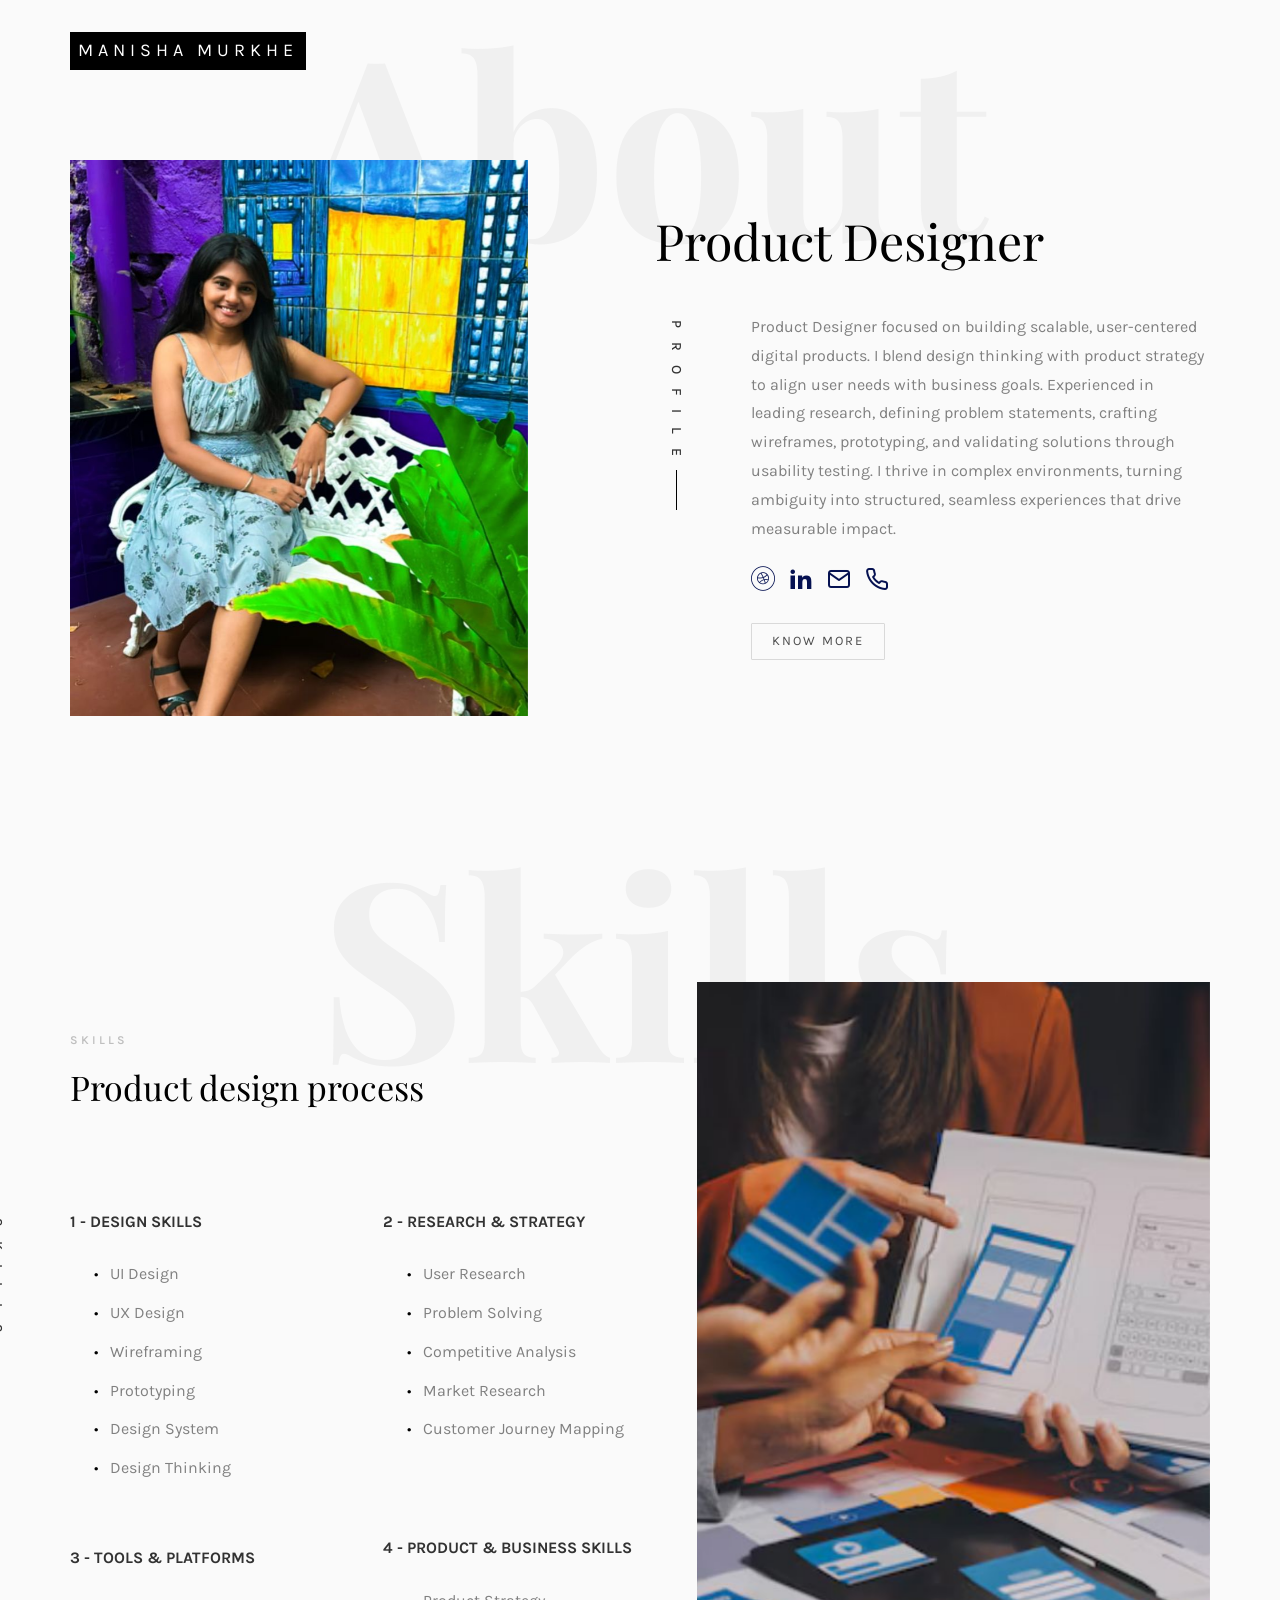
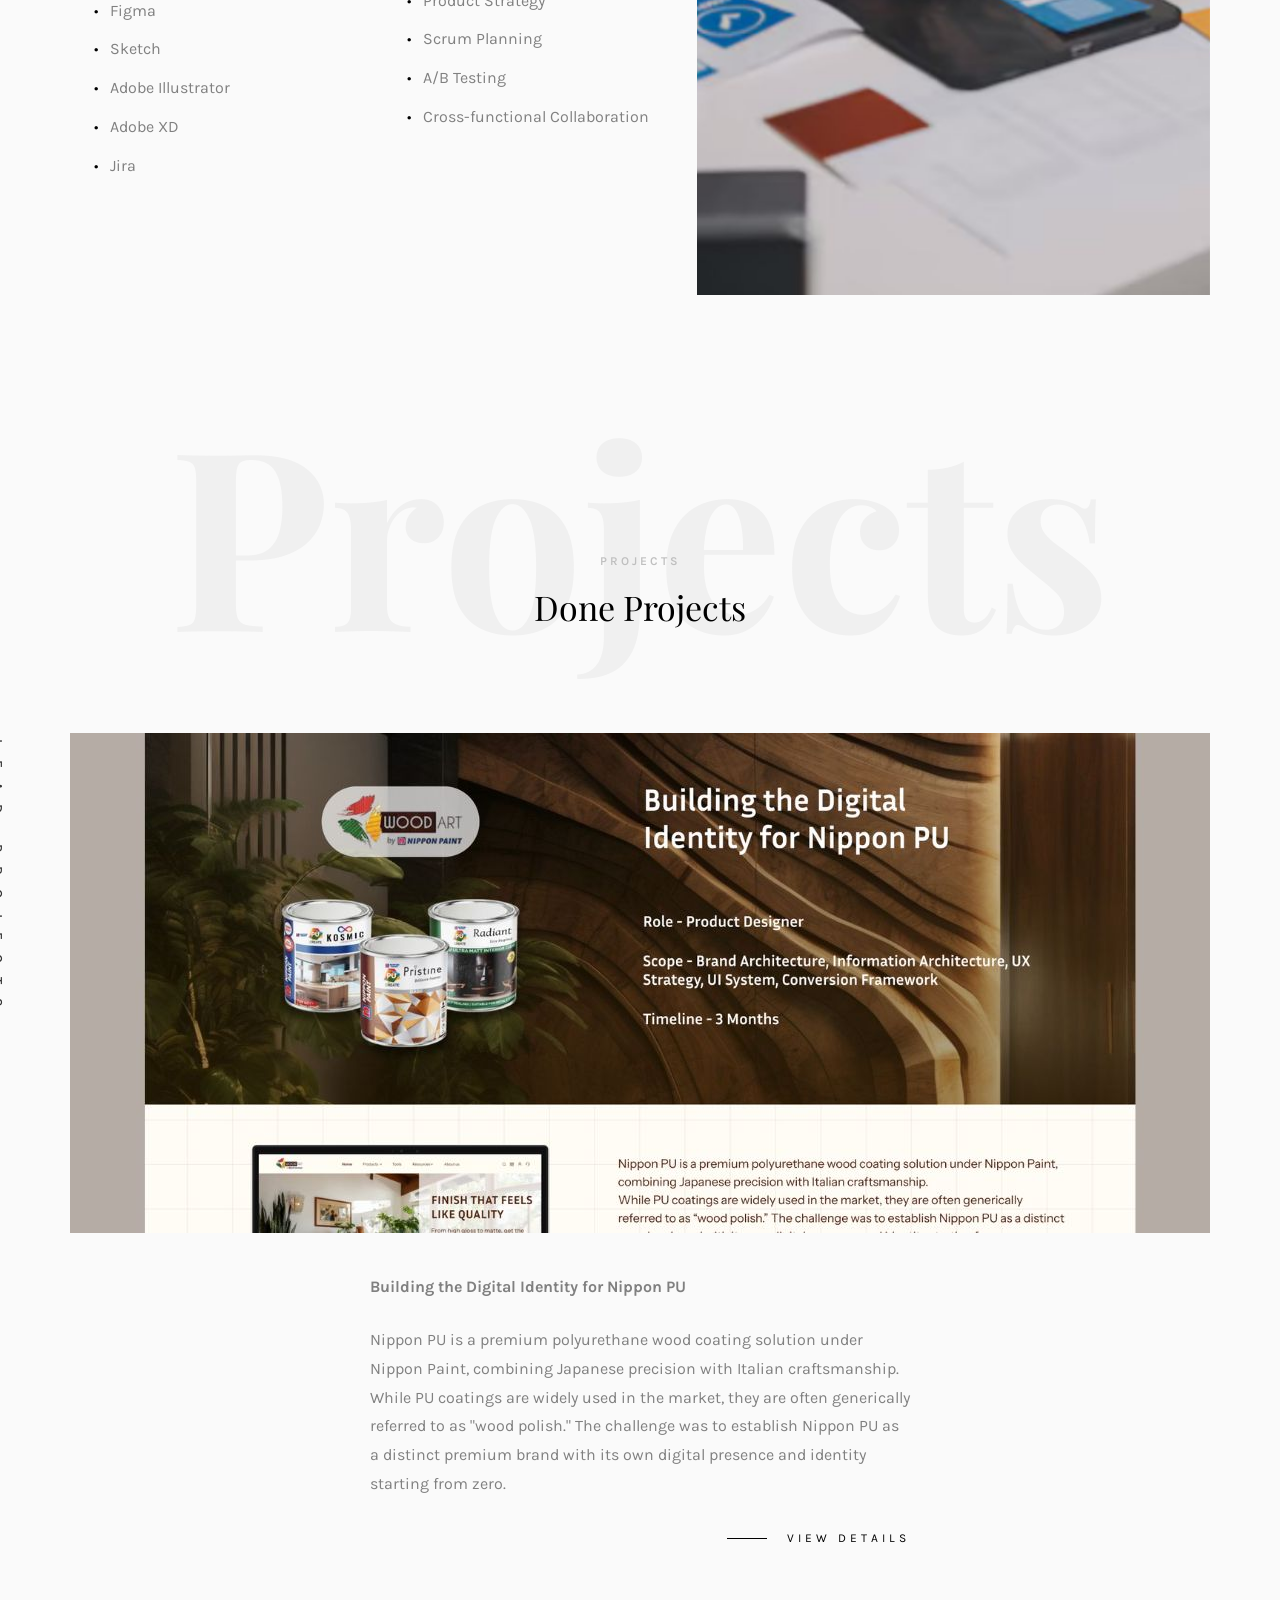
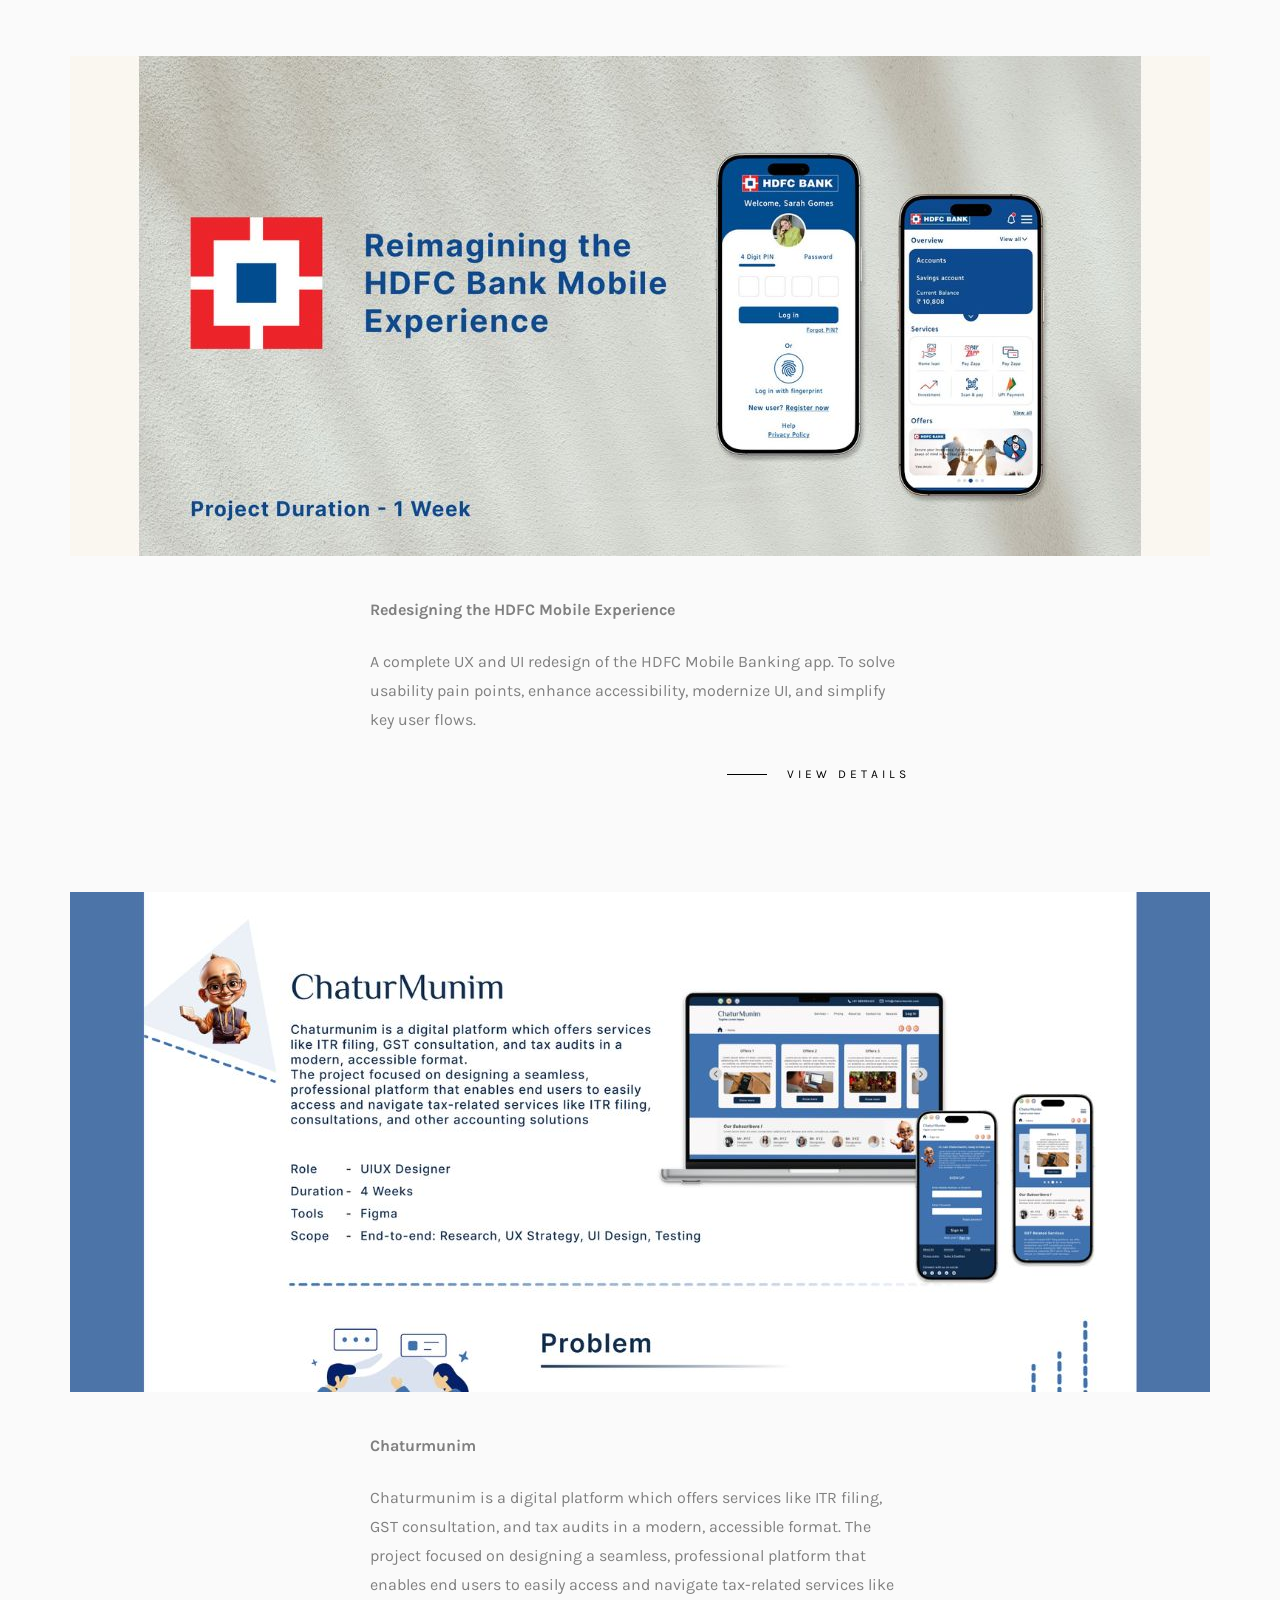
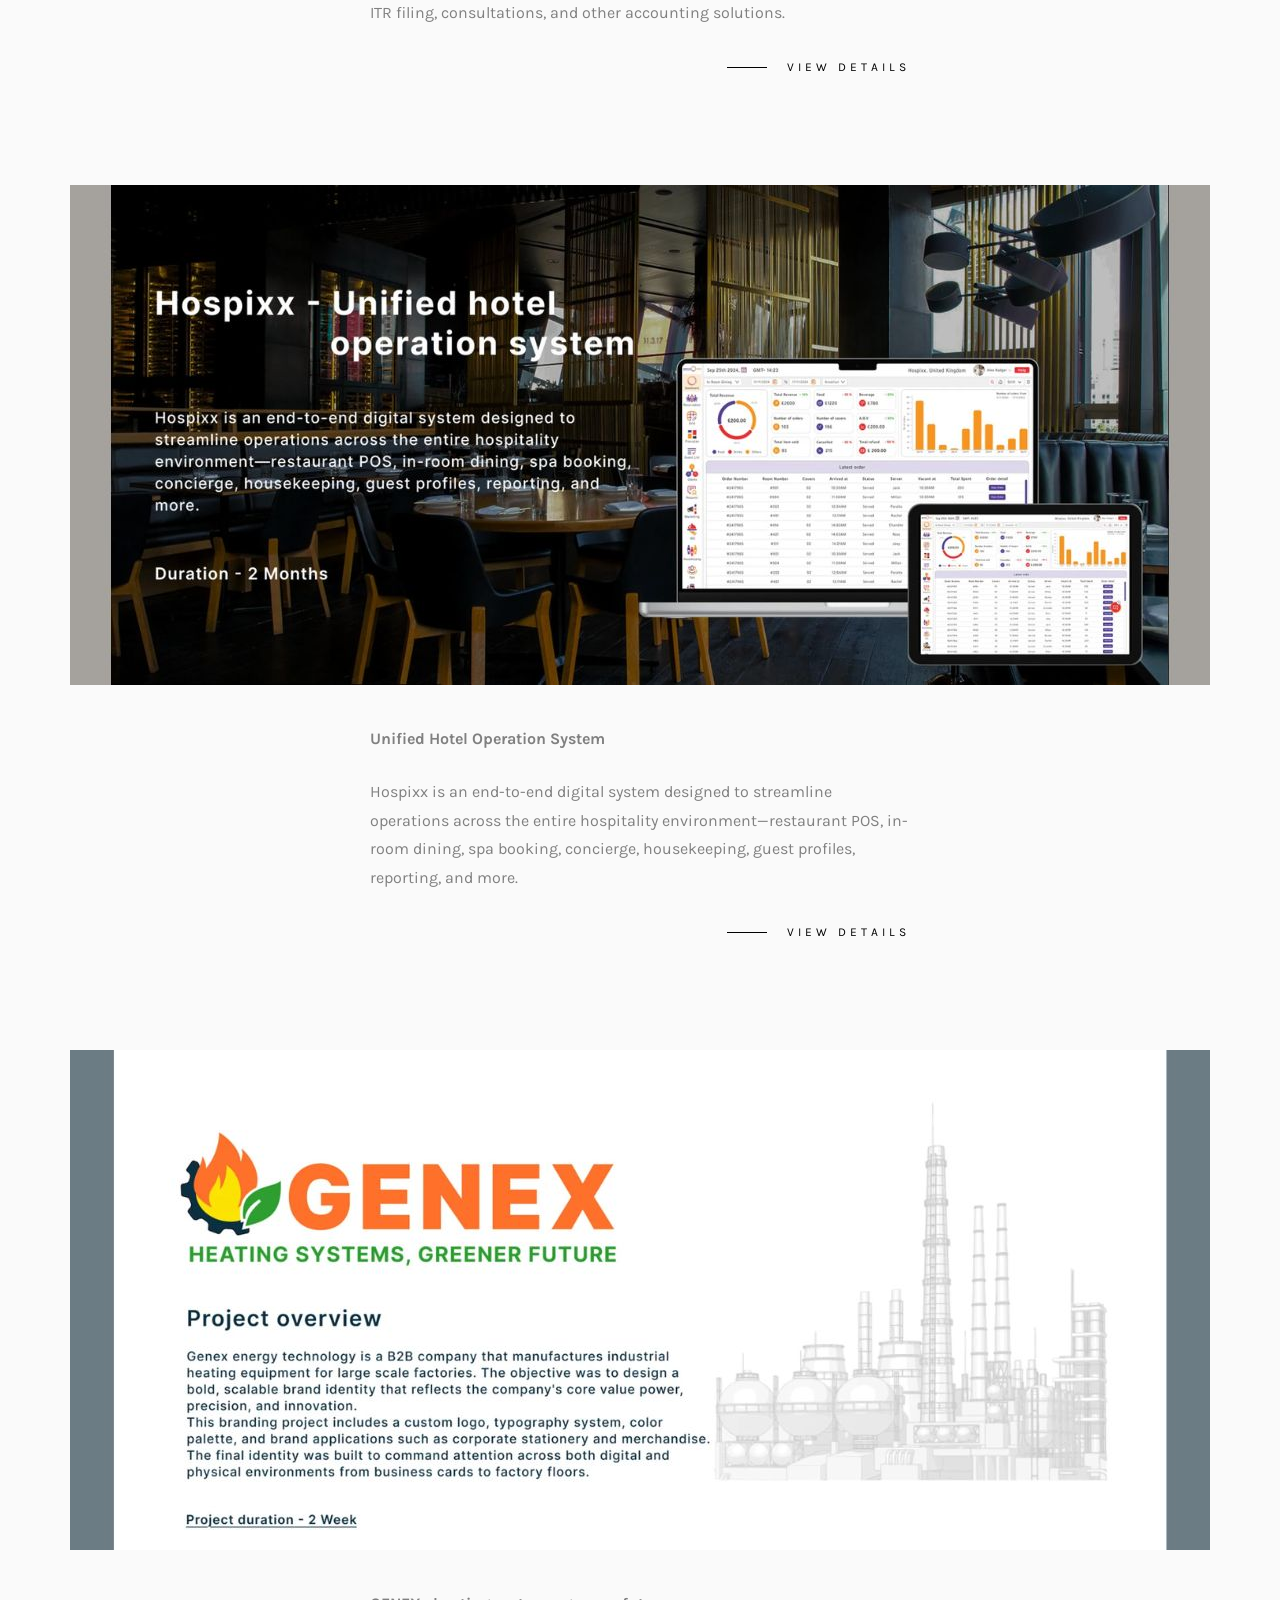
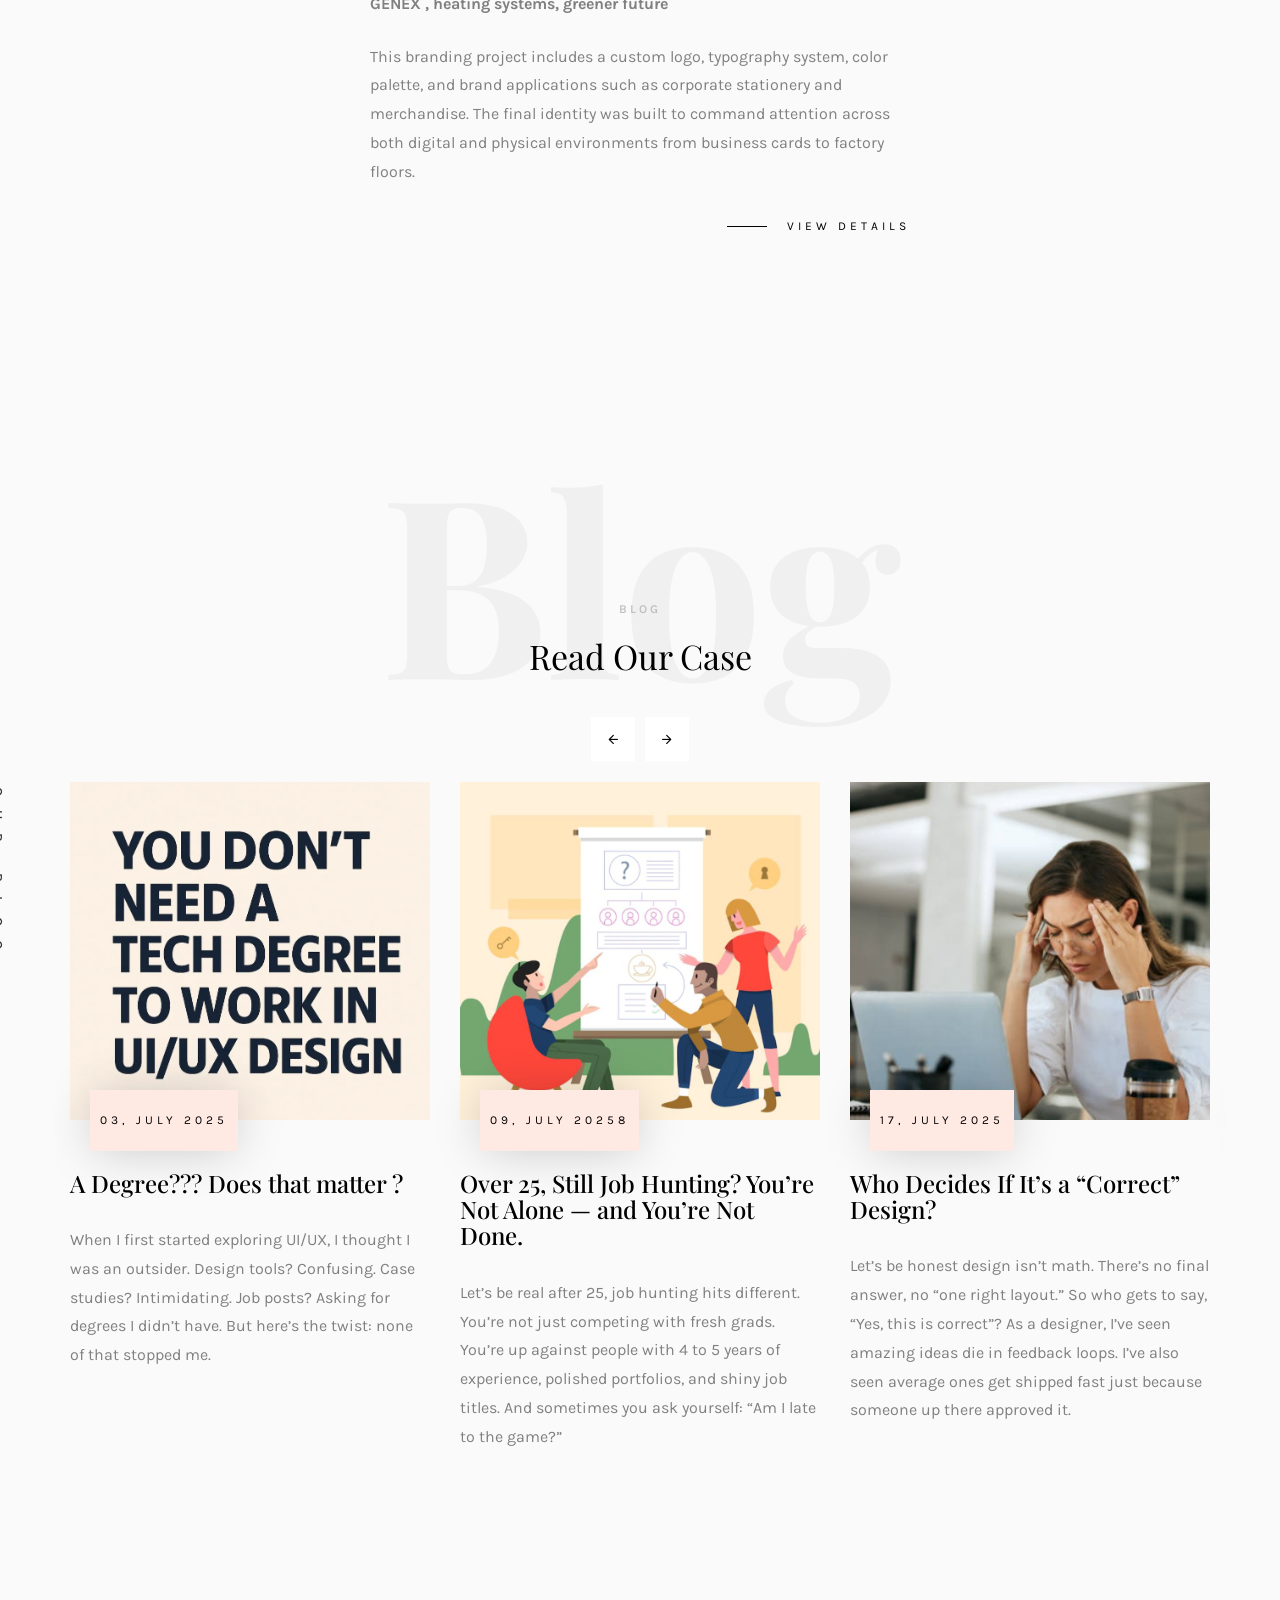
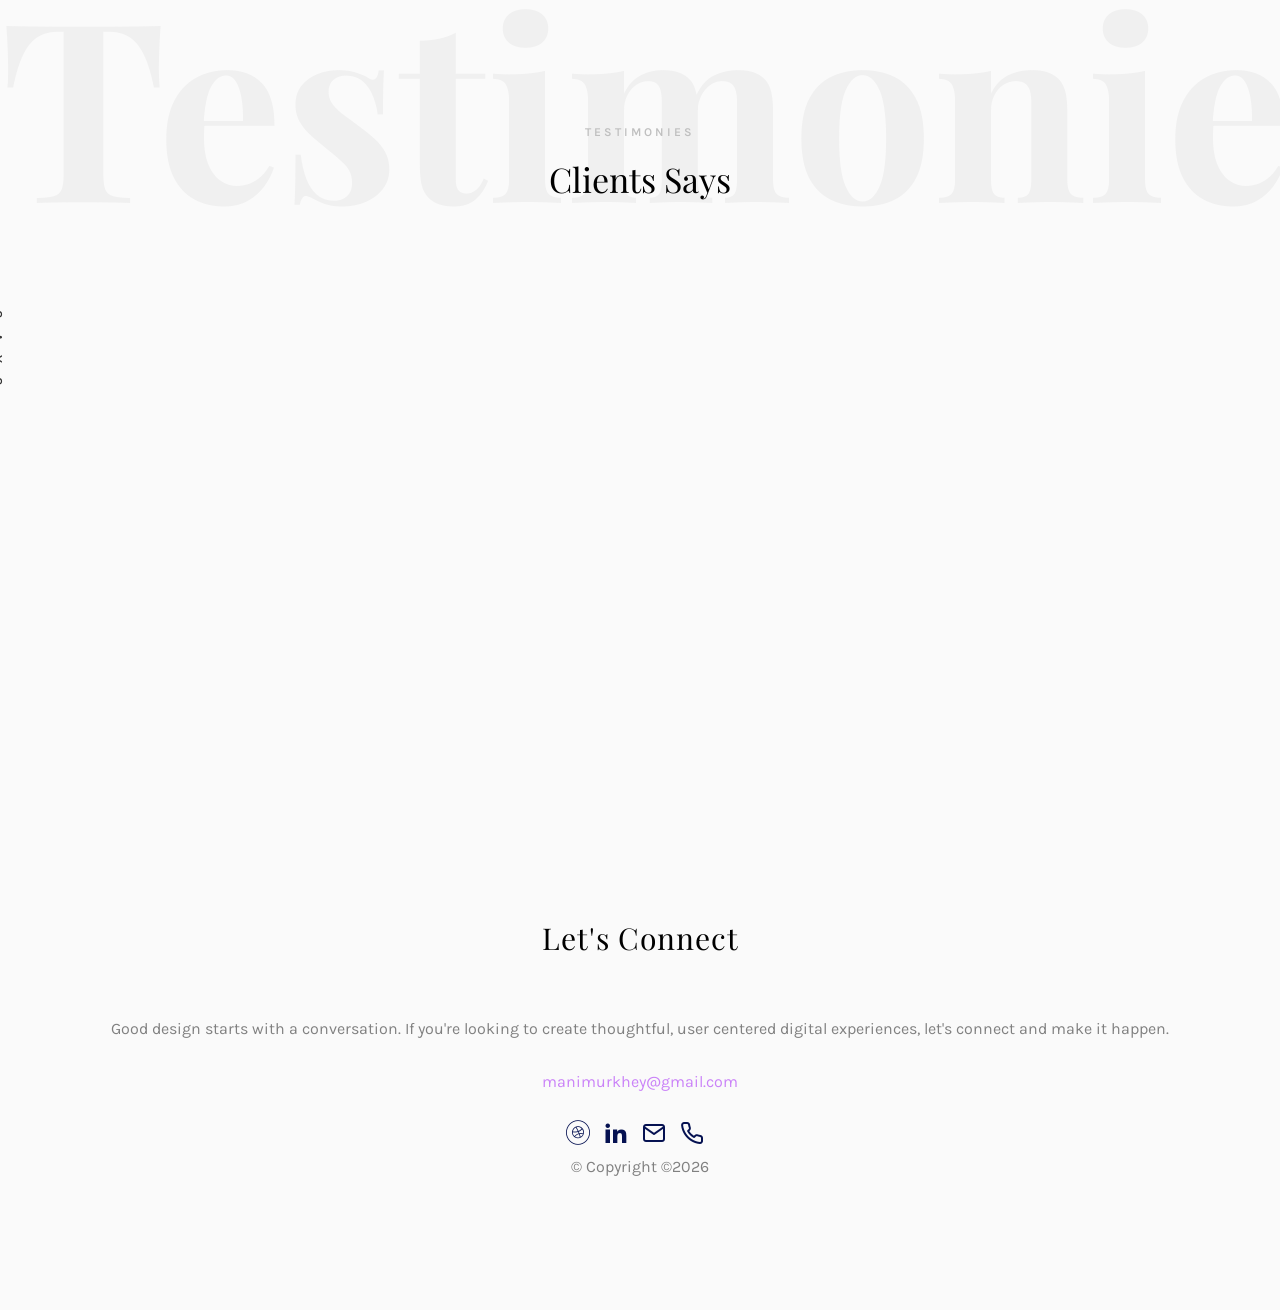
==== commit 38374dcb: "cahnges" ====
--- a/index.html
+++ b/index.html
@@ -96,7 +96,7 @@
     <a href="mailto:manimurkhey@gmail.com"><i class="icon-mail5"></i></a>
     <a href="tel:+917721084207"><i class="icon-phone2"></i></a>
 </p>
-								<p><a href="about.html" class="btn btn-primary btn-outline">Let’s Work Together</a></p>
+								<p><a href="about.html" class="btn btn-primary btn-outline">Know More</a></p>
 							</div>
 						</div>
 					</div>
--- a/css/style.css
+++ b/css/style.css
@@ -1279,7 +1279,7 @@
     text-decoration: none !important; }
   #footer p.colorlib-social-icons i {
     font-size: 24px;
-    color: #CA82F8; }
+    color: #051151; }
   #footer p .block {
     color: #1a1a1a;
     font-size: 14px; }
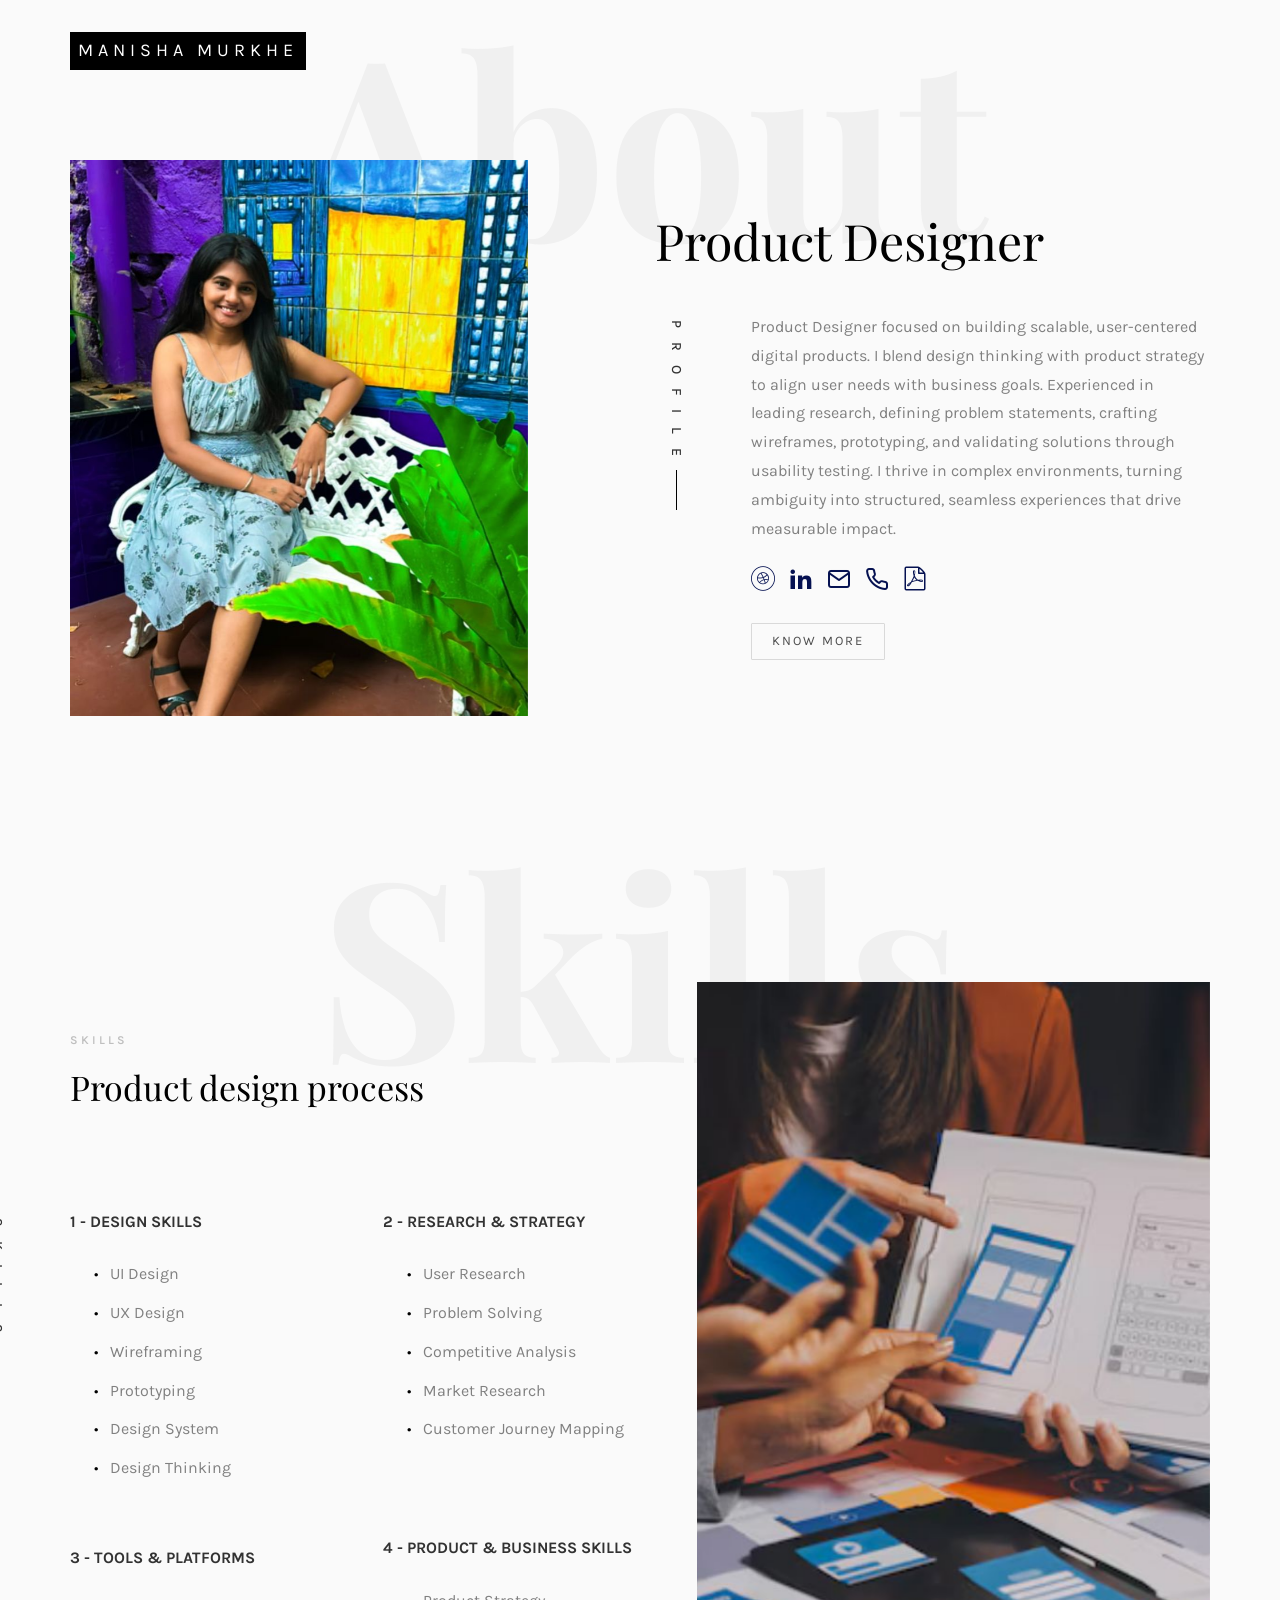
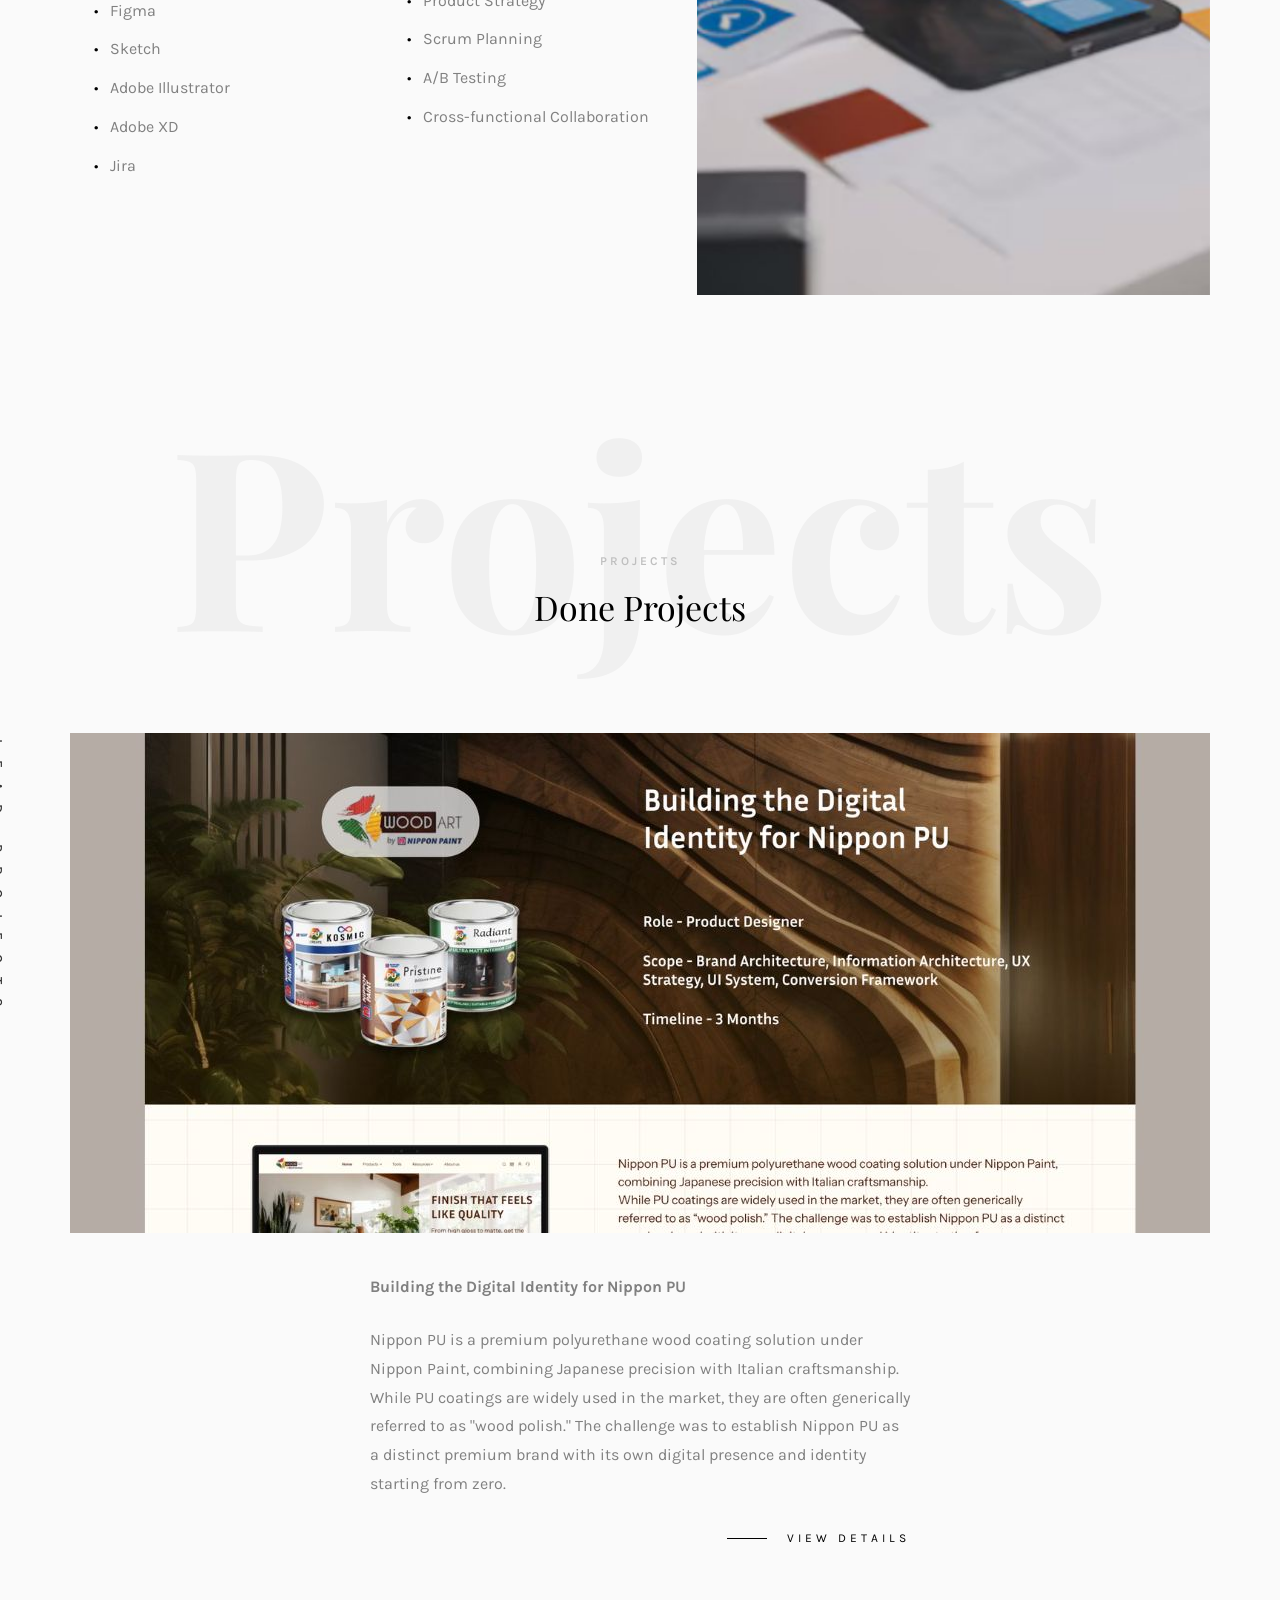
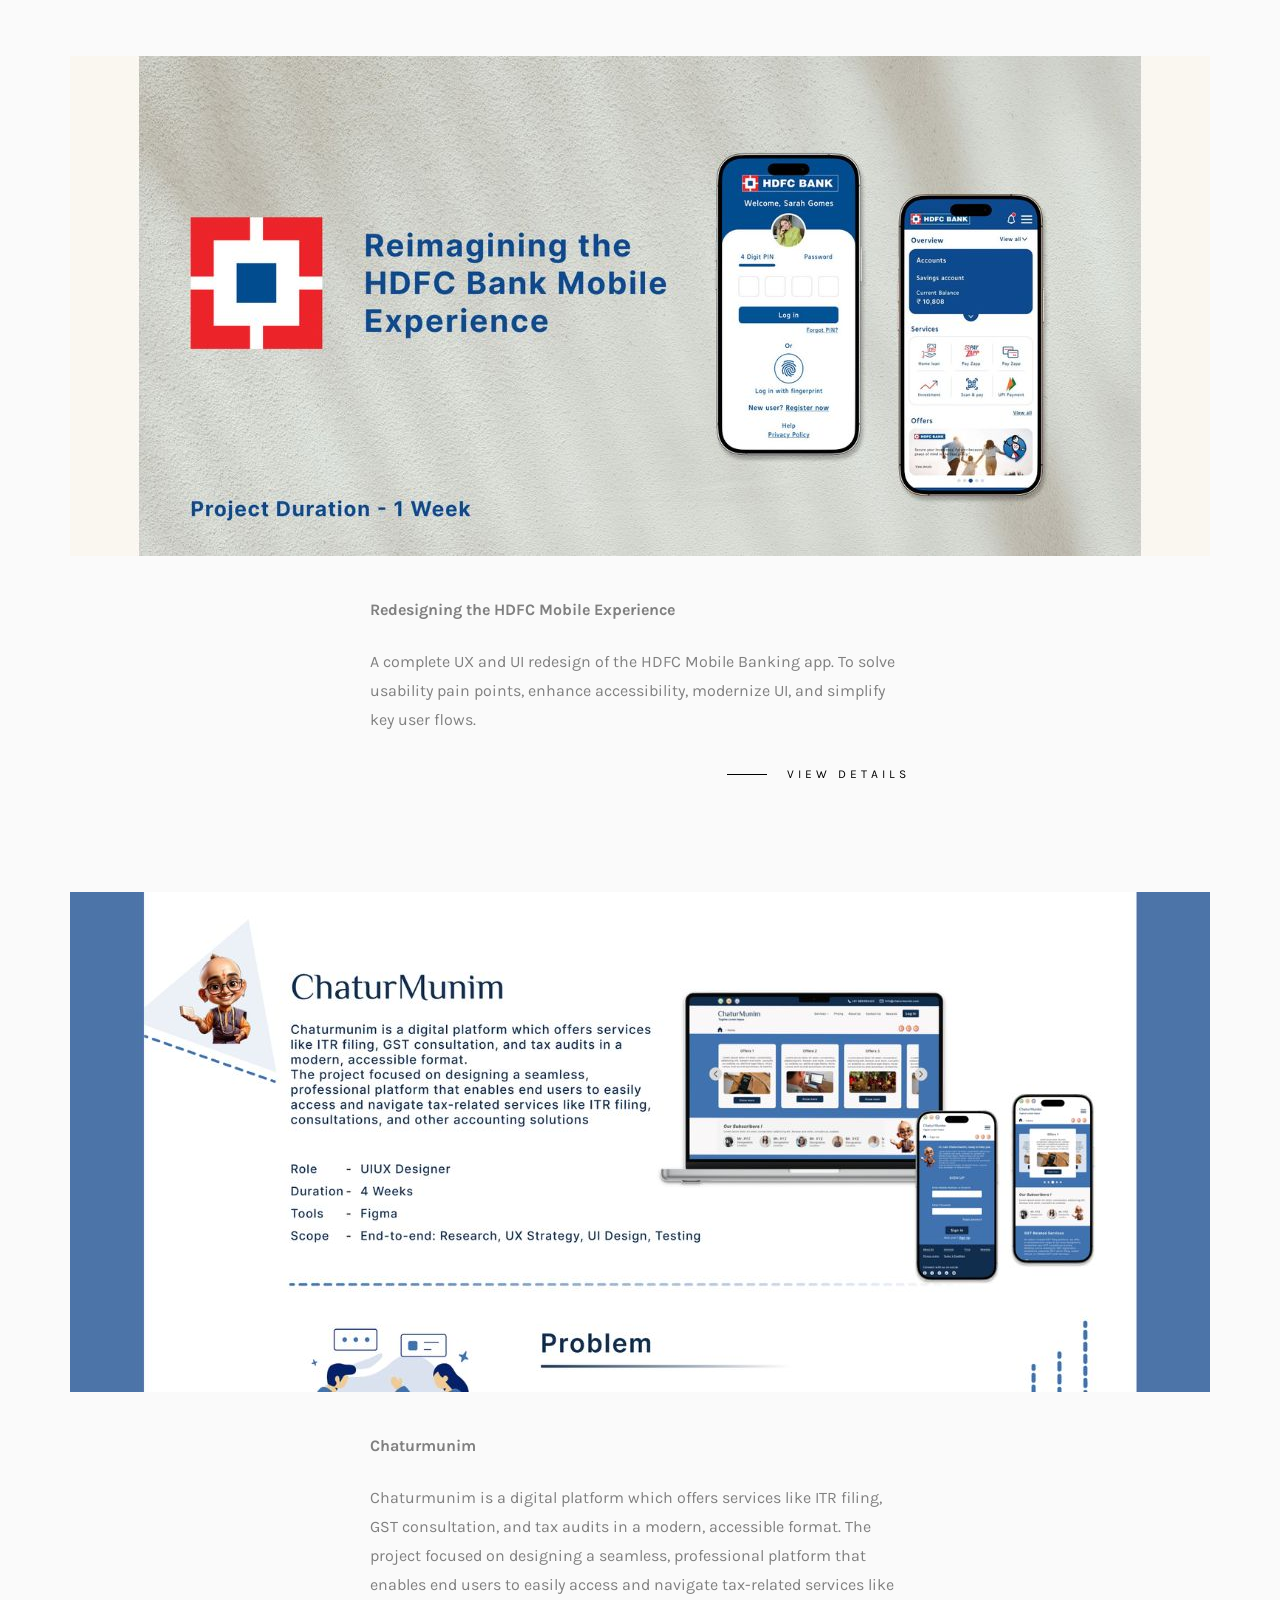
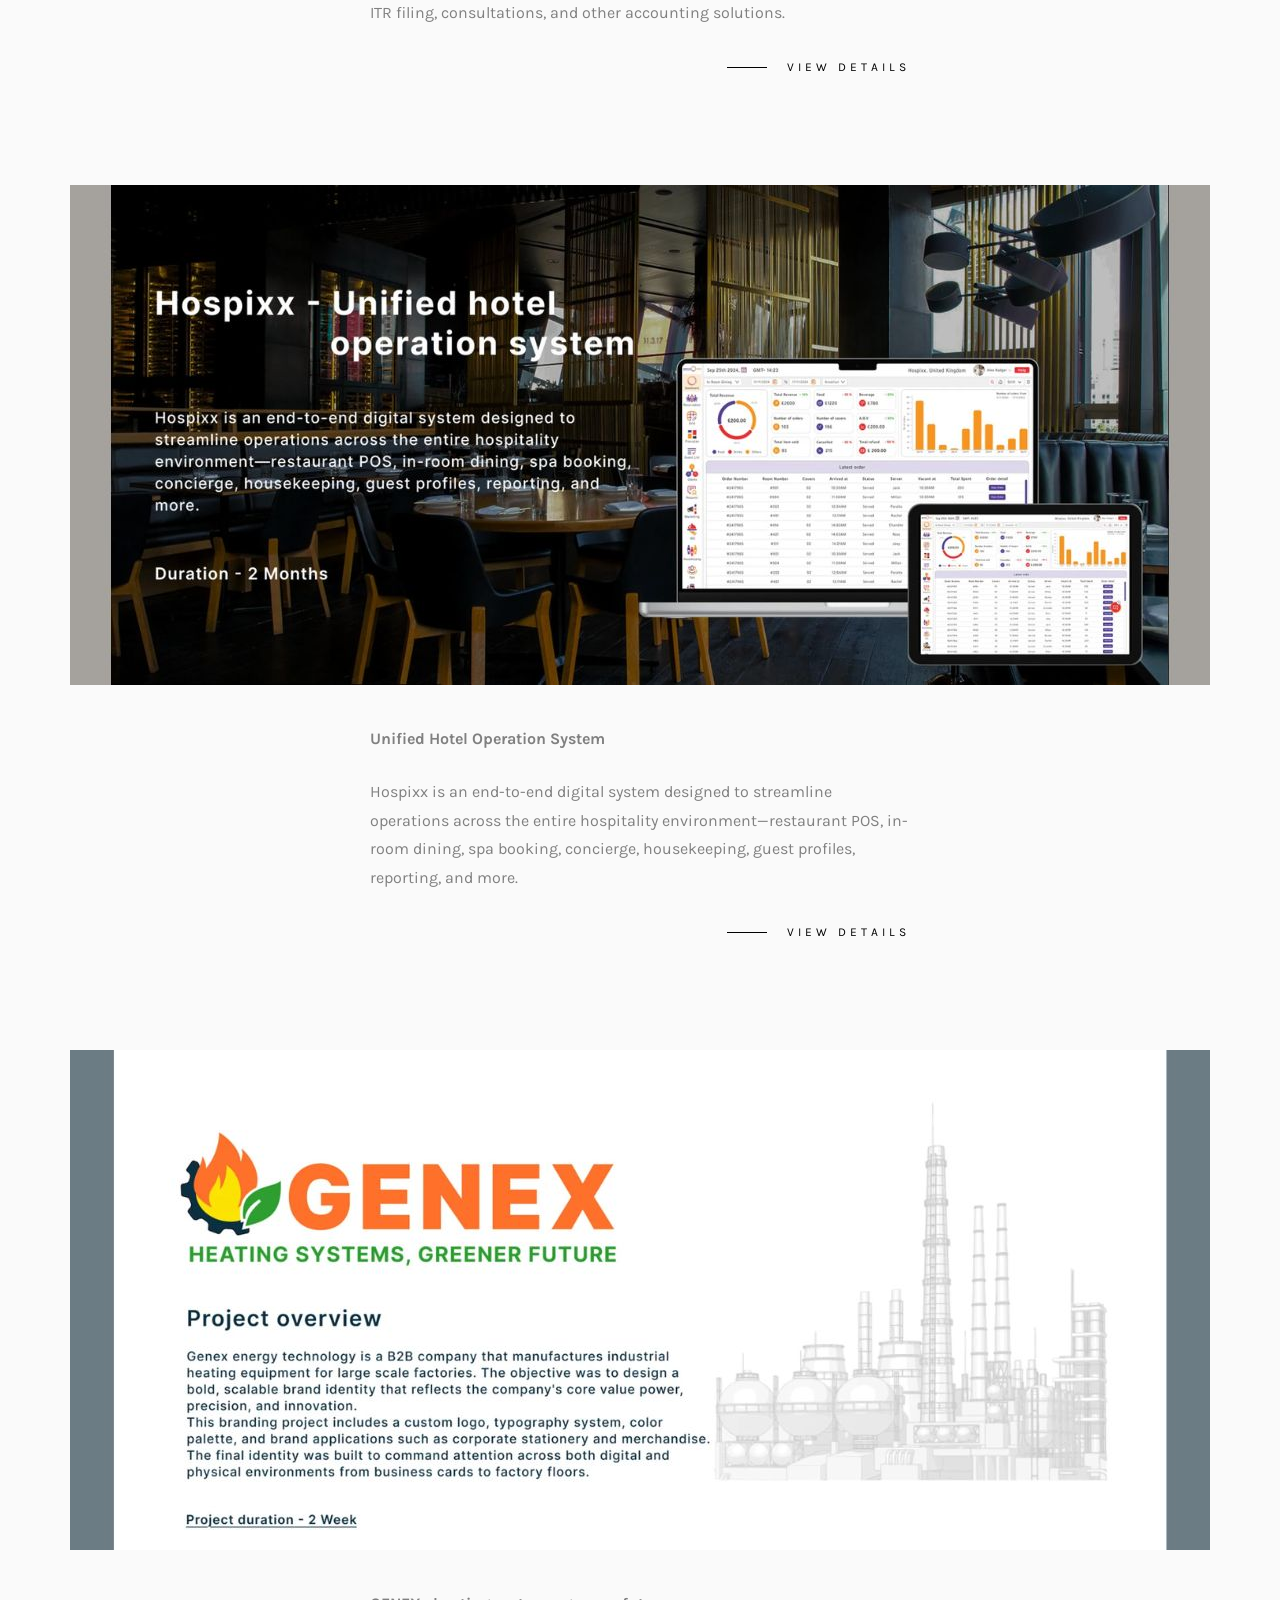
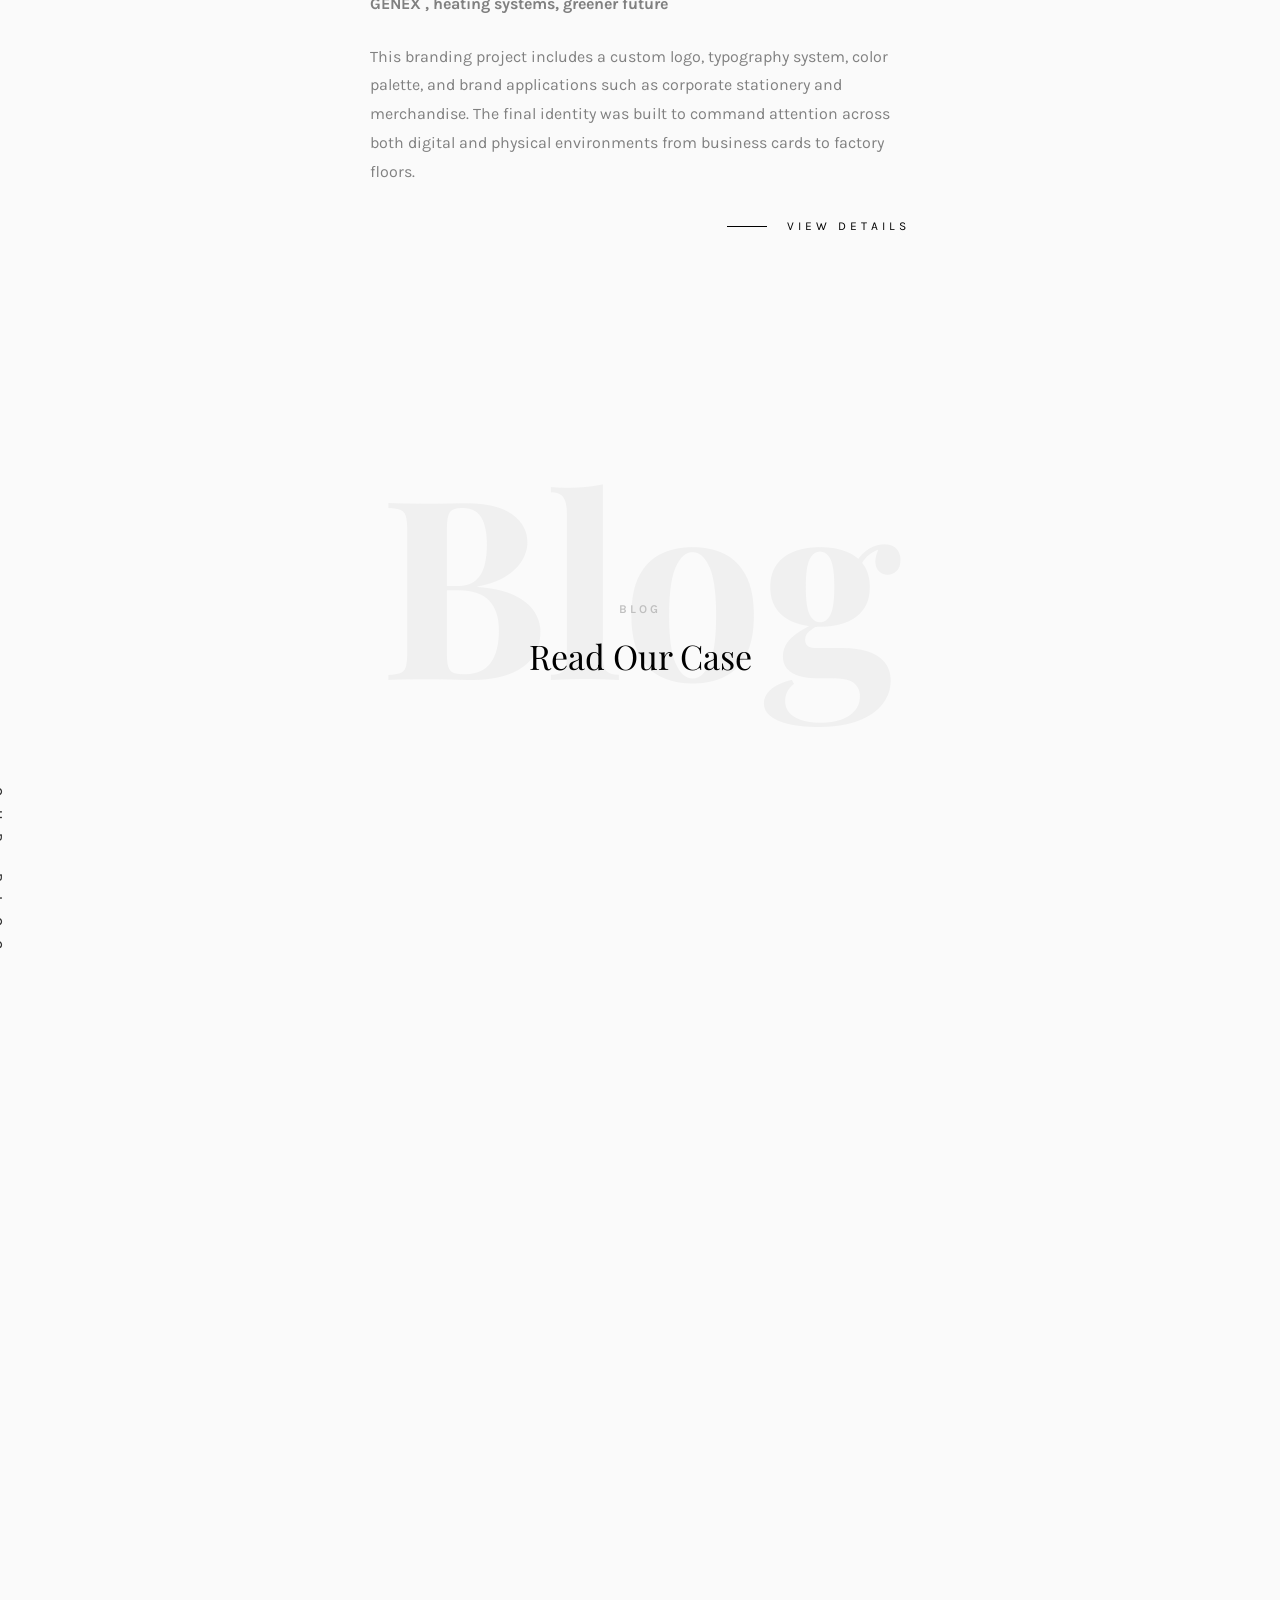
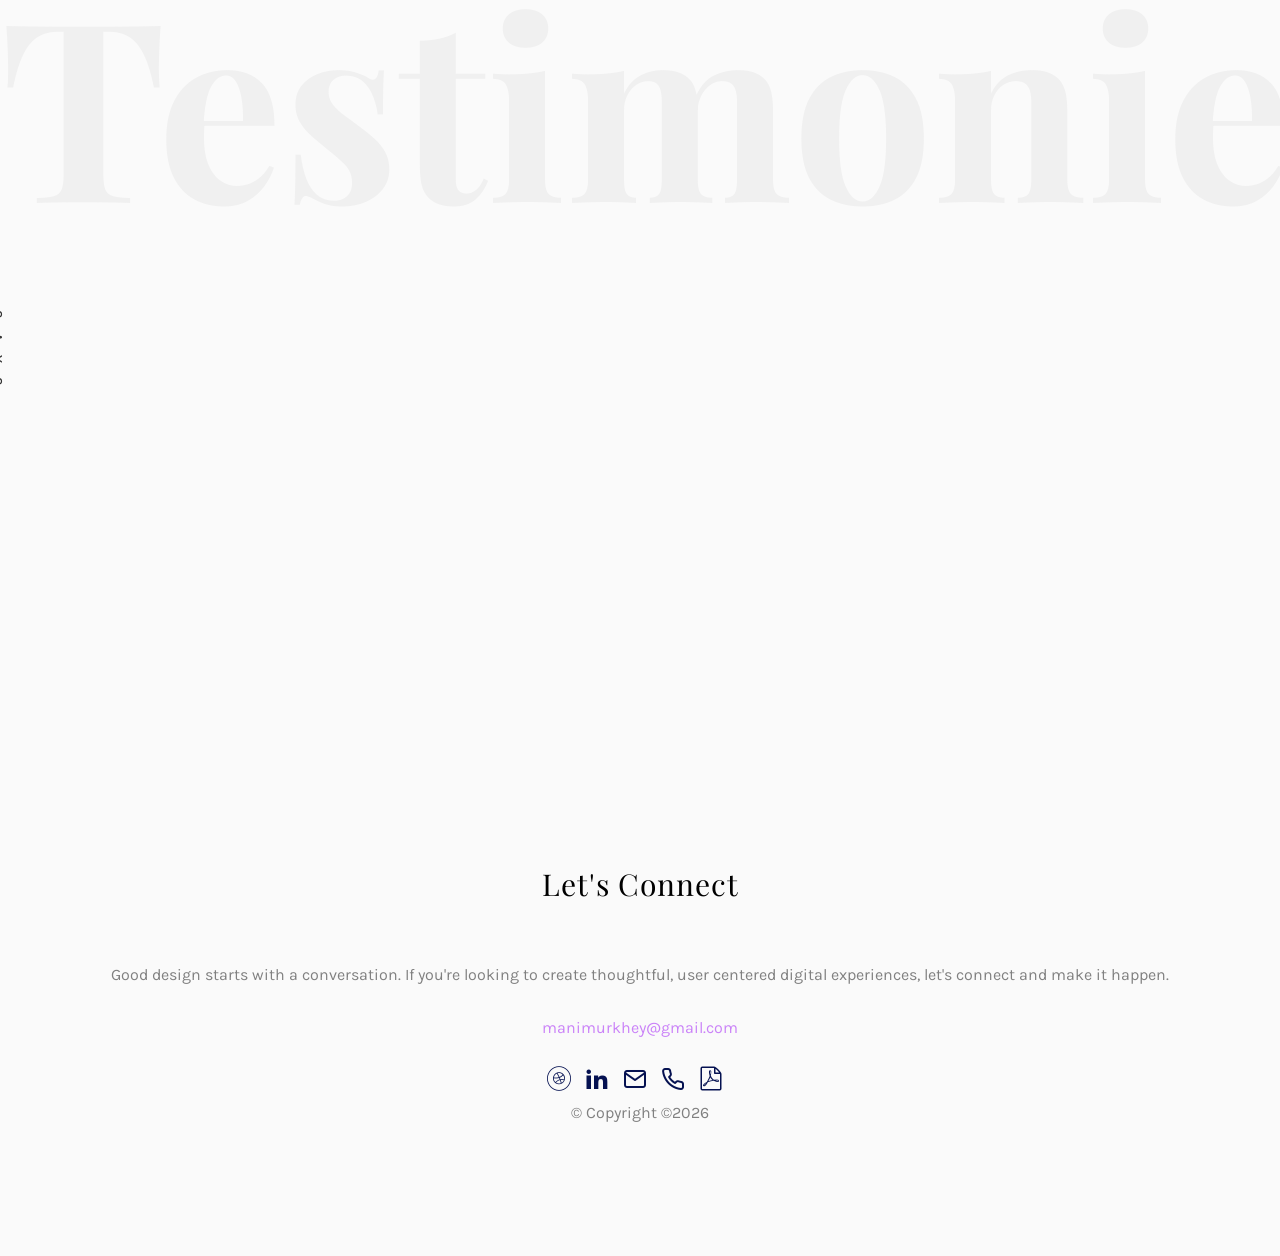
==== commit 0b9b2a8c: "add resume link" ====
--- a/index.html
+++ b/index.html
@@ -95,6 +95,7 @@
     <a href="https://www.linkedin.com/in/manisha-murkhe-967870202/" target="_blank"><i class="icon-linkedin2"></i></a>
     <a href="mailto:manimurkhey@gmail.com"><i class="icon-mail5"></i></a>
     <a href="tel:+917721084207"><i class="icon-phone2"></i></a>
+    <a href="https://drive.google.com/file/d/1meg90JMLWFdBJZbxl0y2p9k0TV6ZlJ-D/view?usp=sharing" target="_blank" download="Manisha-Murkhe-Resume.pdf"><i class="icon-file-pdf"></i></a>
 </p>
 								<p><a href="about.html" class="btn btn-primary btn-outline">Know More</a></p>
 							</div>
@@ -426,6 +427,7 @@
     <a href="https://www.linkedin.com/in/manisha-murkhe-967870202/" target="_blank"><i class="icon-linkedin2"></i></a>
     <a href="mailto:manimurkhey@gmail.com"><i class="icon-mail5"></i></a>
     <a href="tel:+917721084207"><i class="icon-phone2"></i></a>
+    <a href="https://drive.google.com/file/d/1meg90JMLWFdBJZbxl0y2p9k0TV6ZlJ-D/view?usp=sharing" target="_blank" download="Manisha-Murkhe-Resume.pdf"><i class="icon-file-pdf"></i></a>
 							</p>
 						</div>
 					</div>
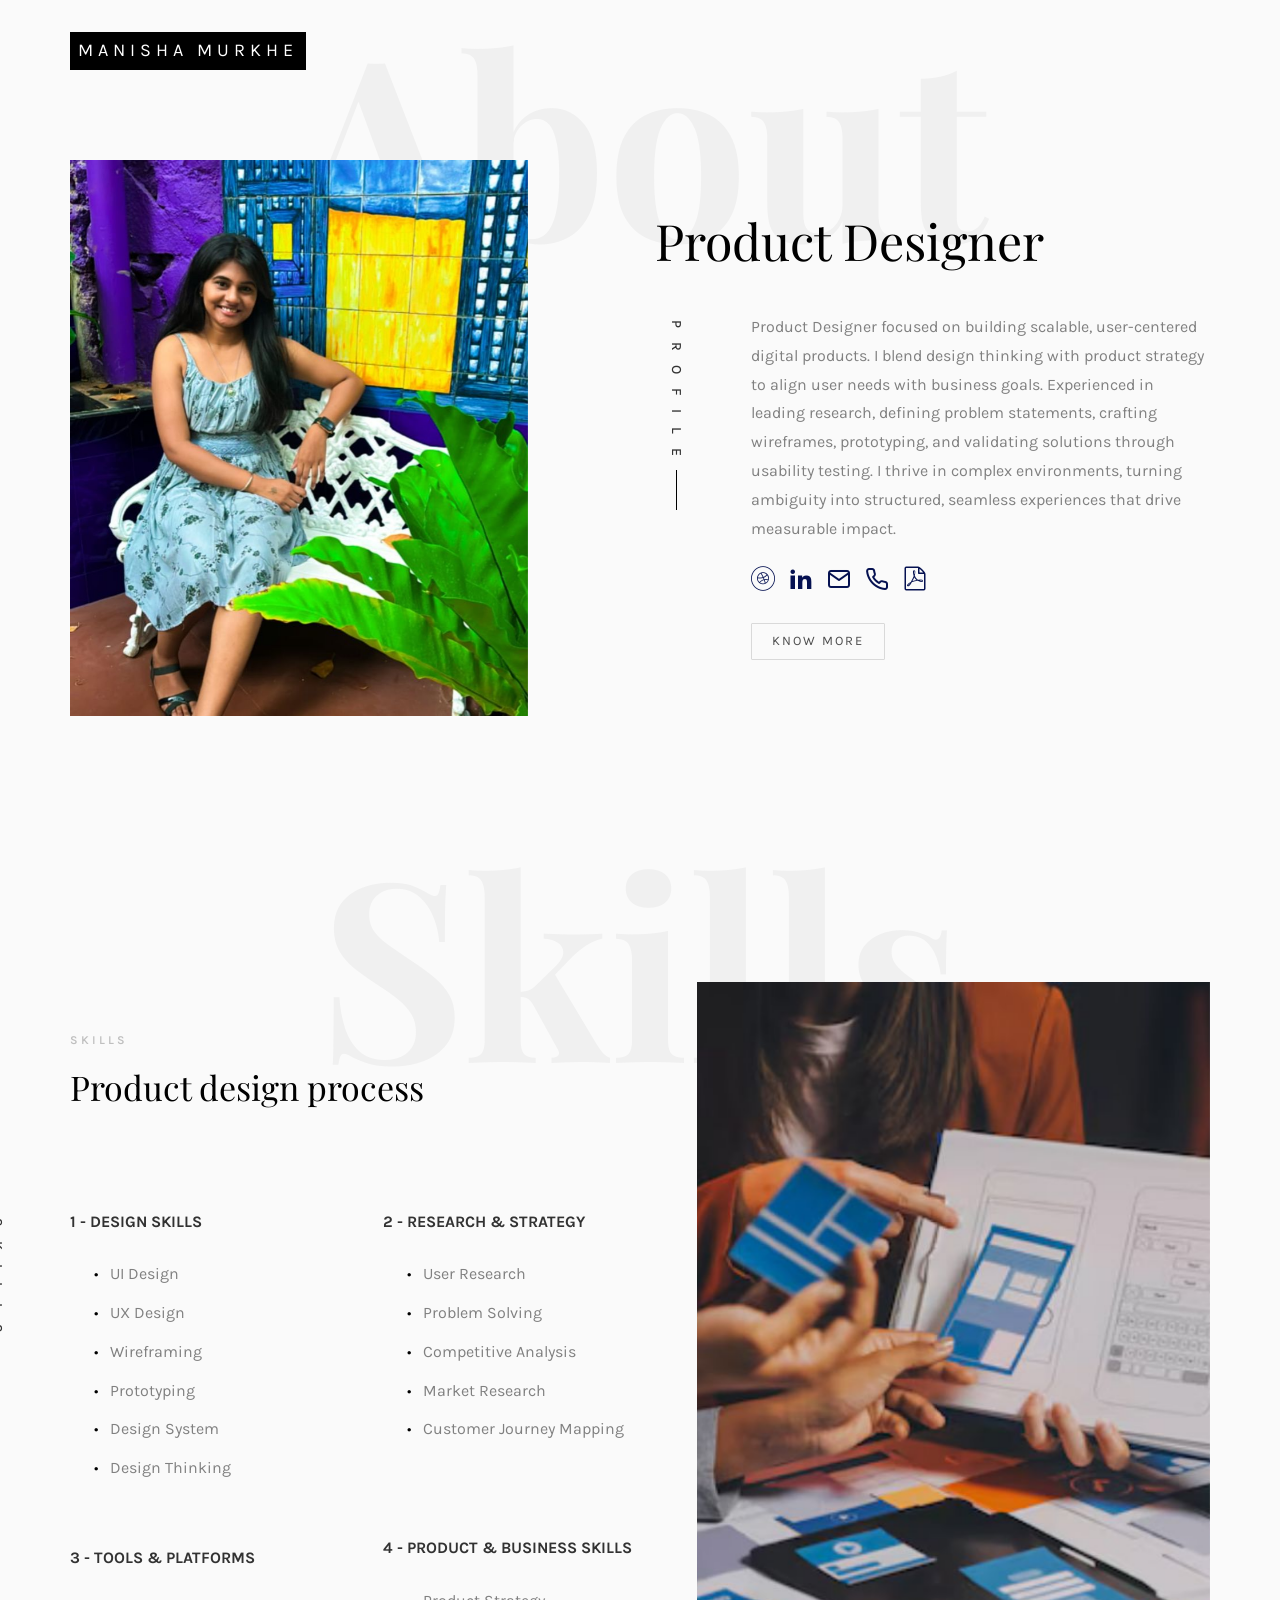
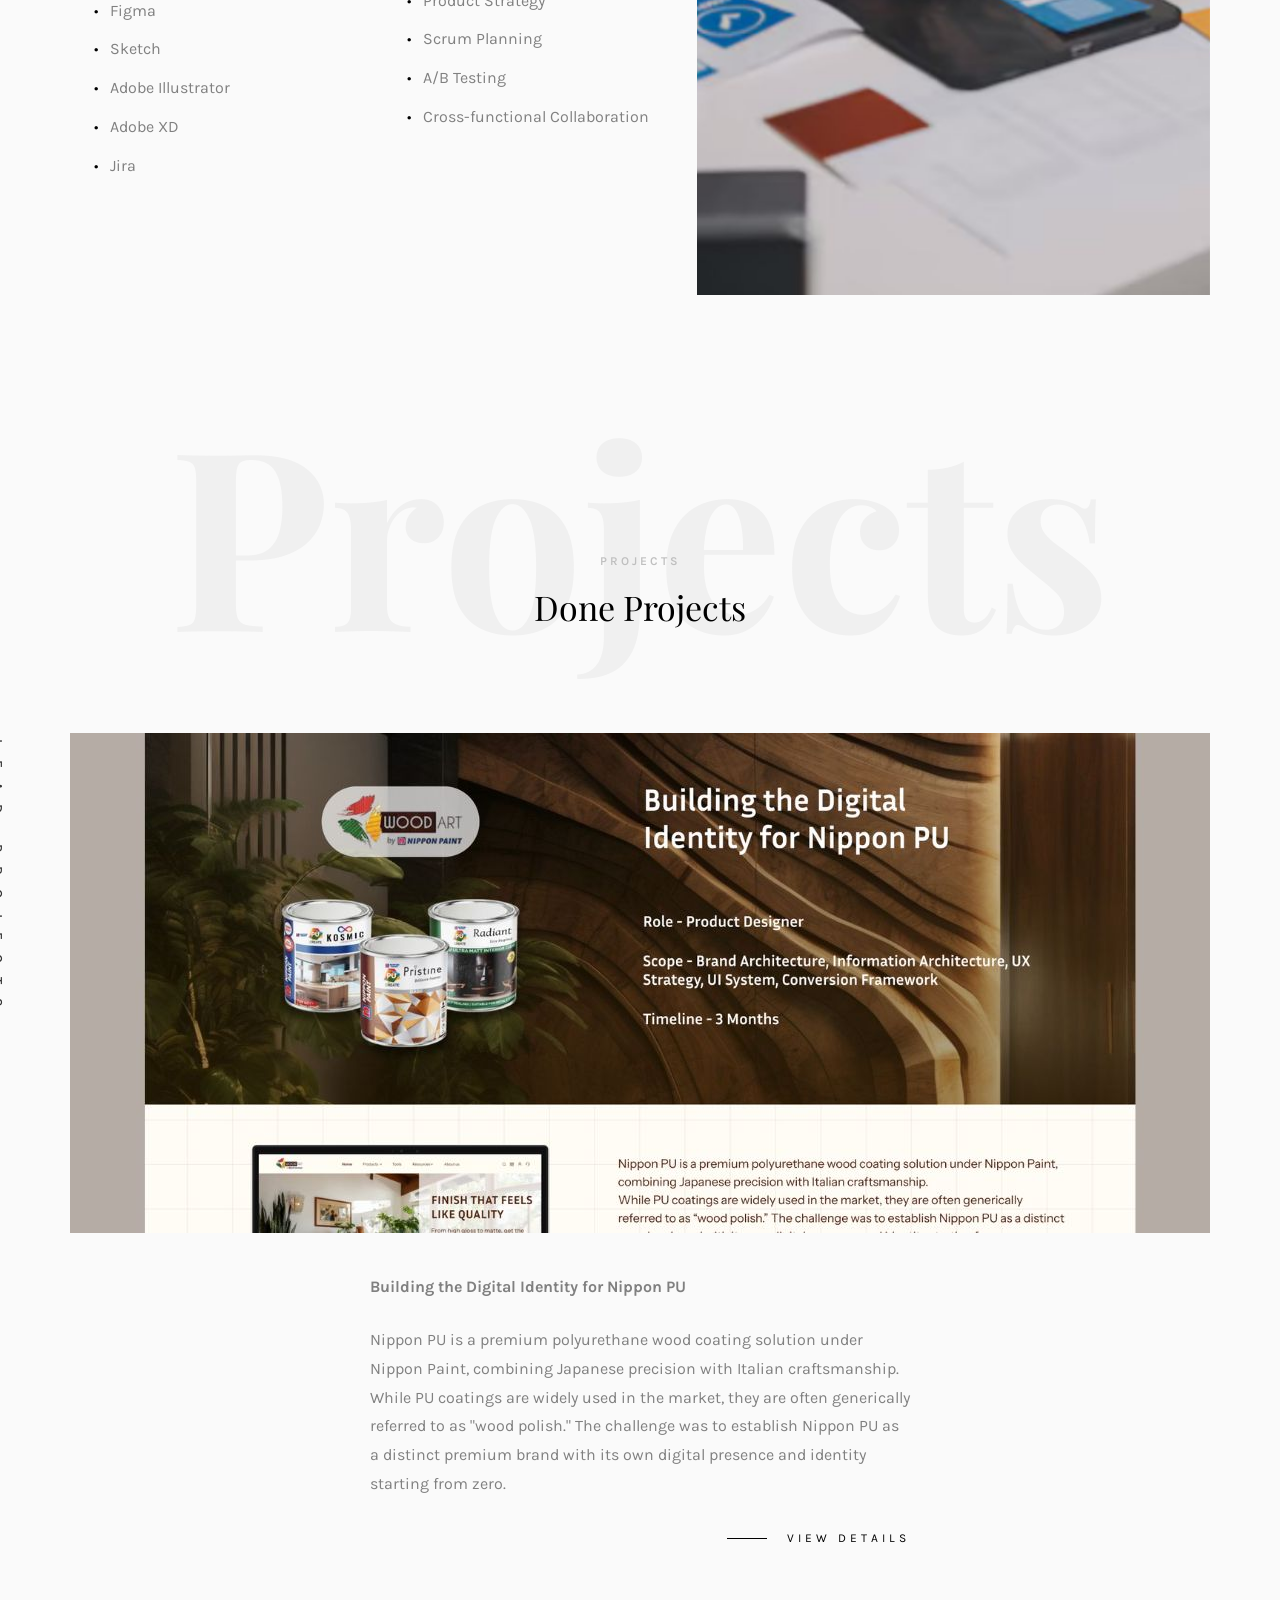
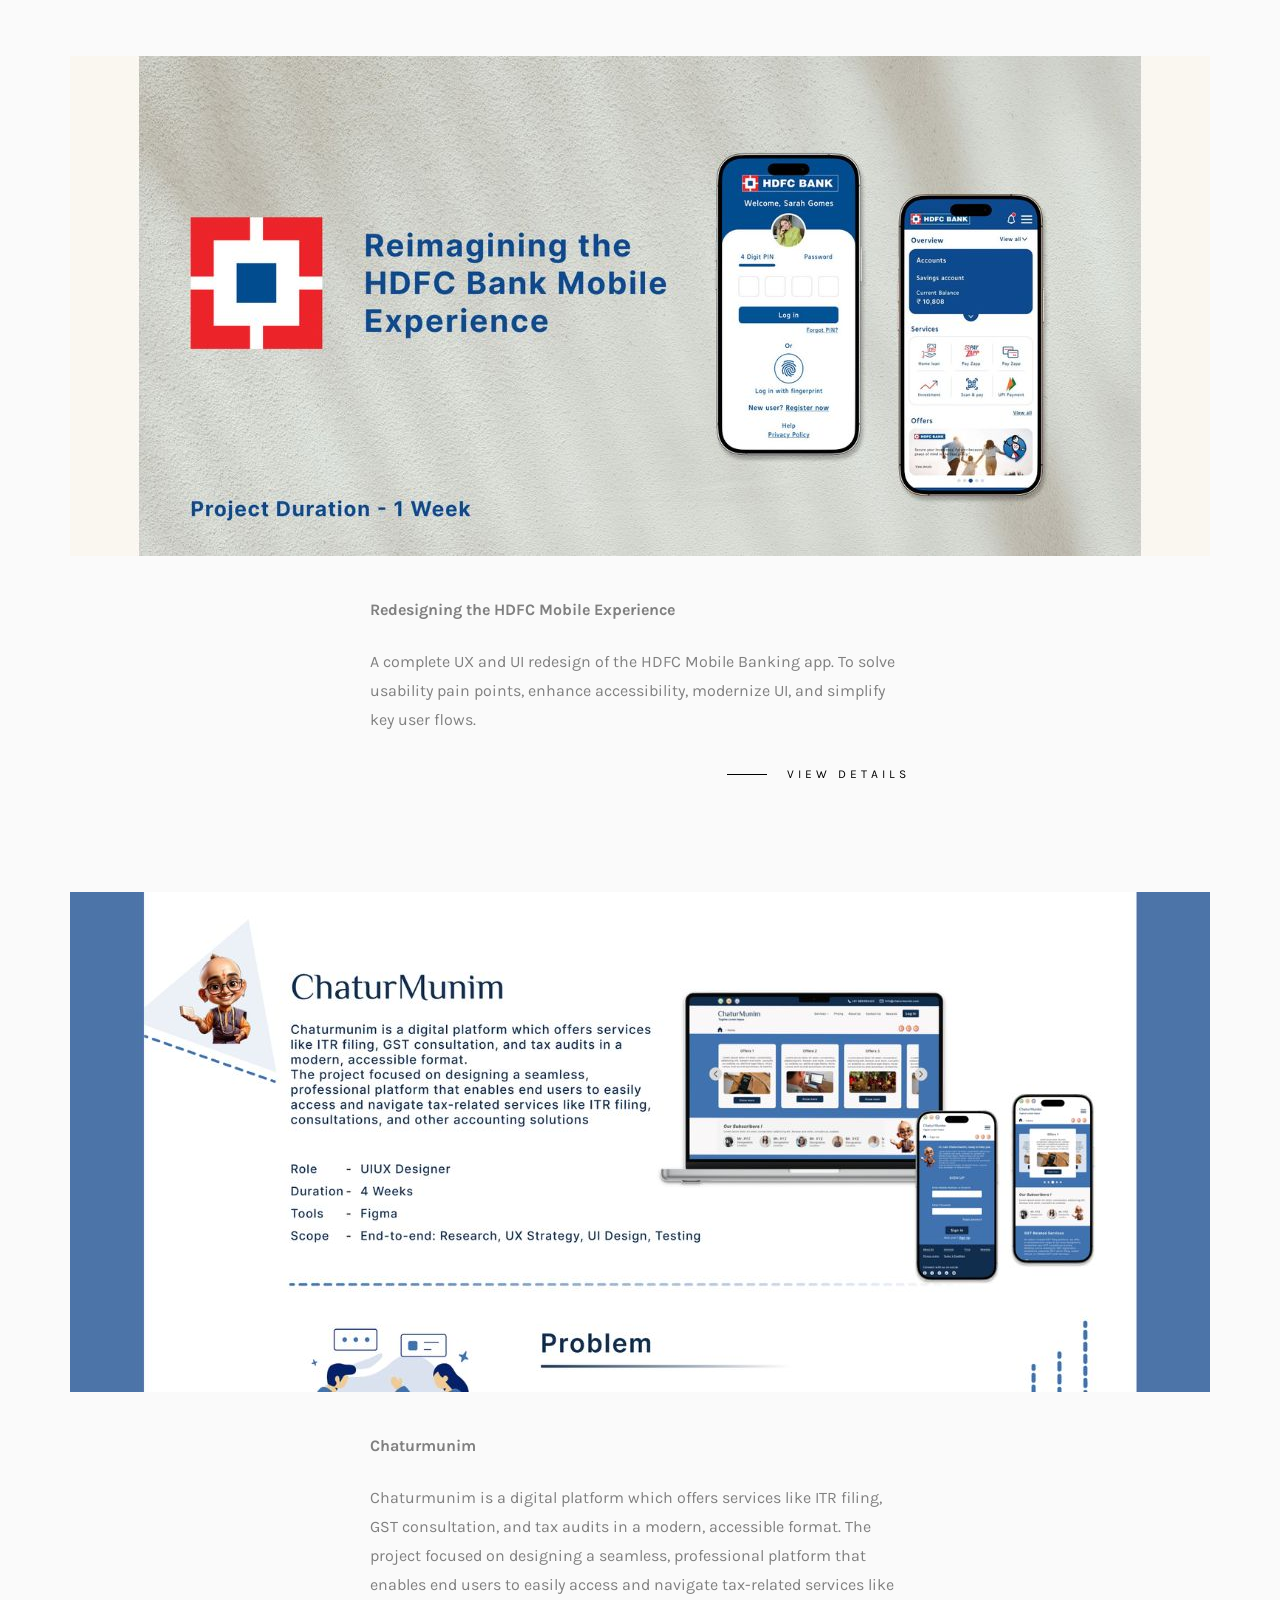
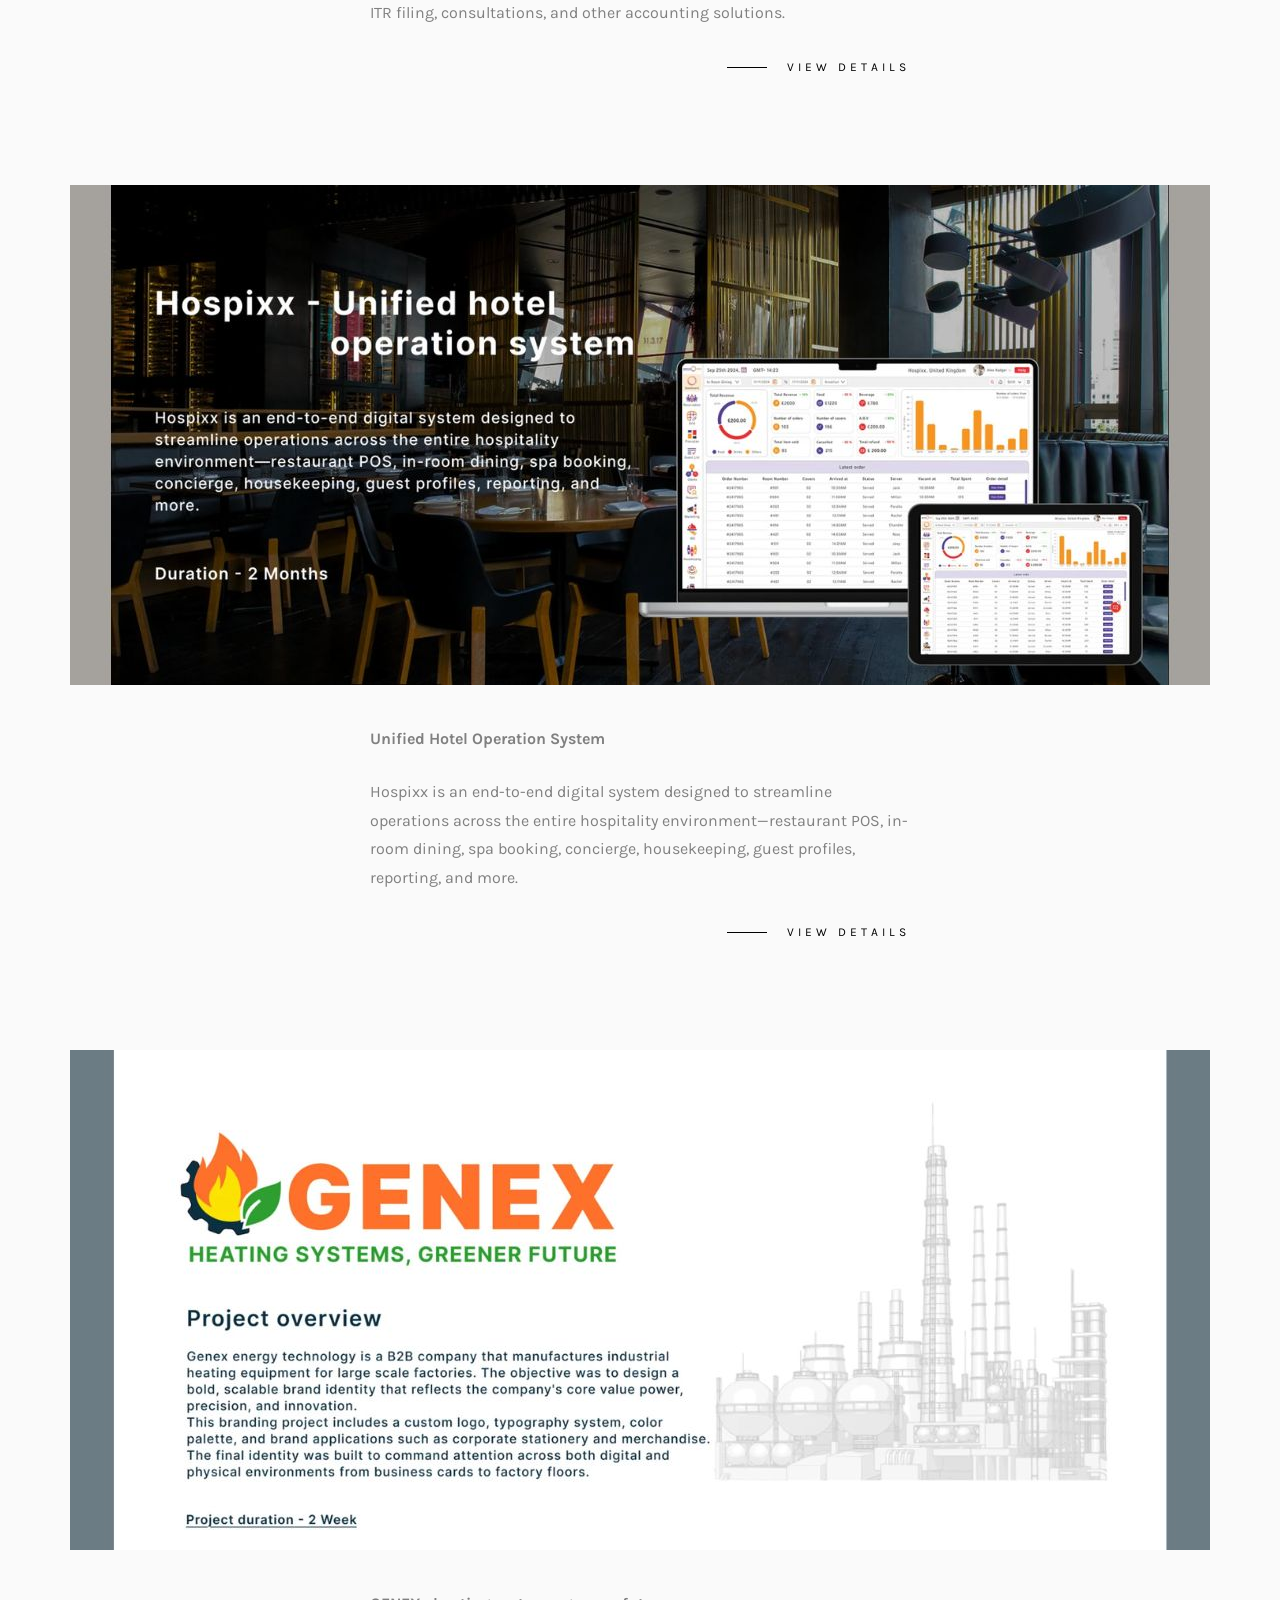
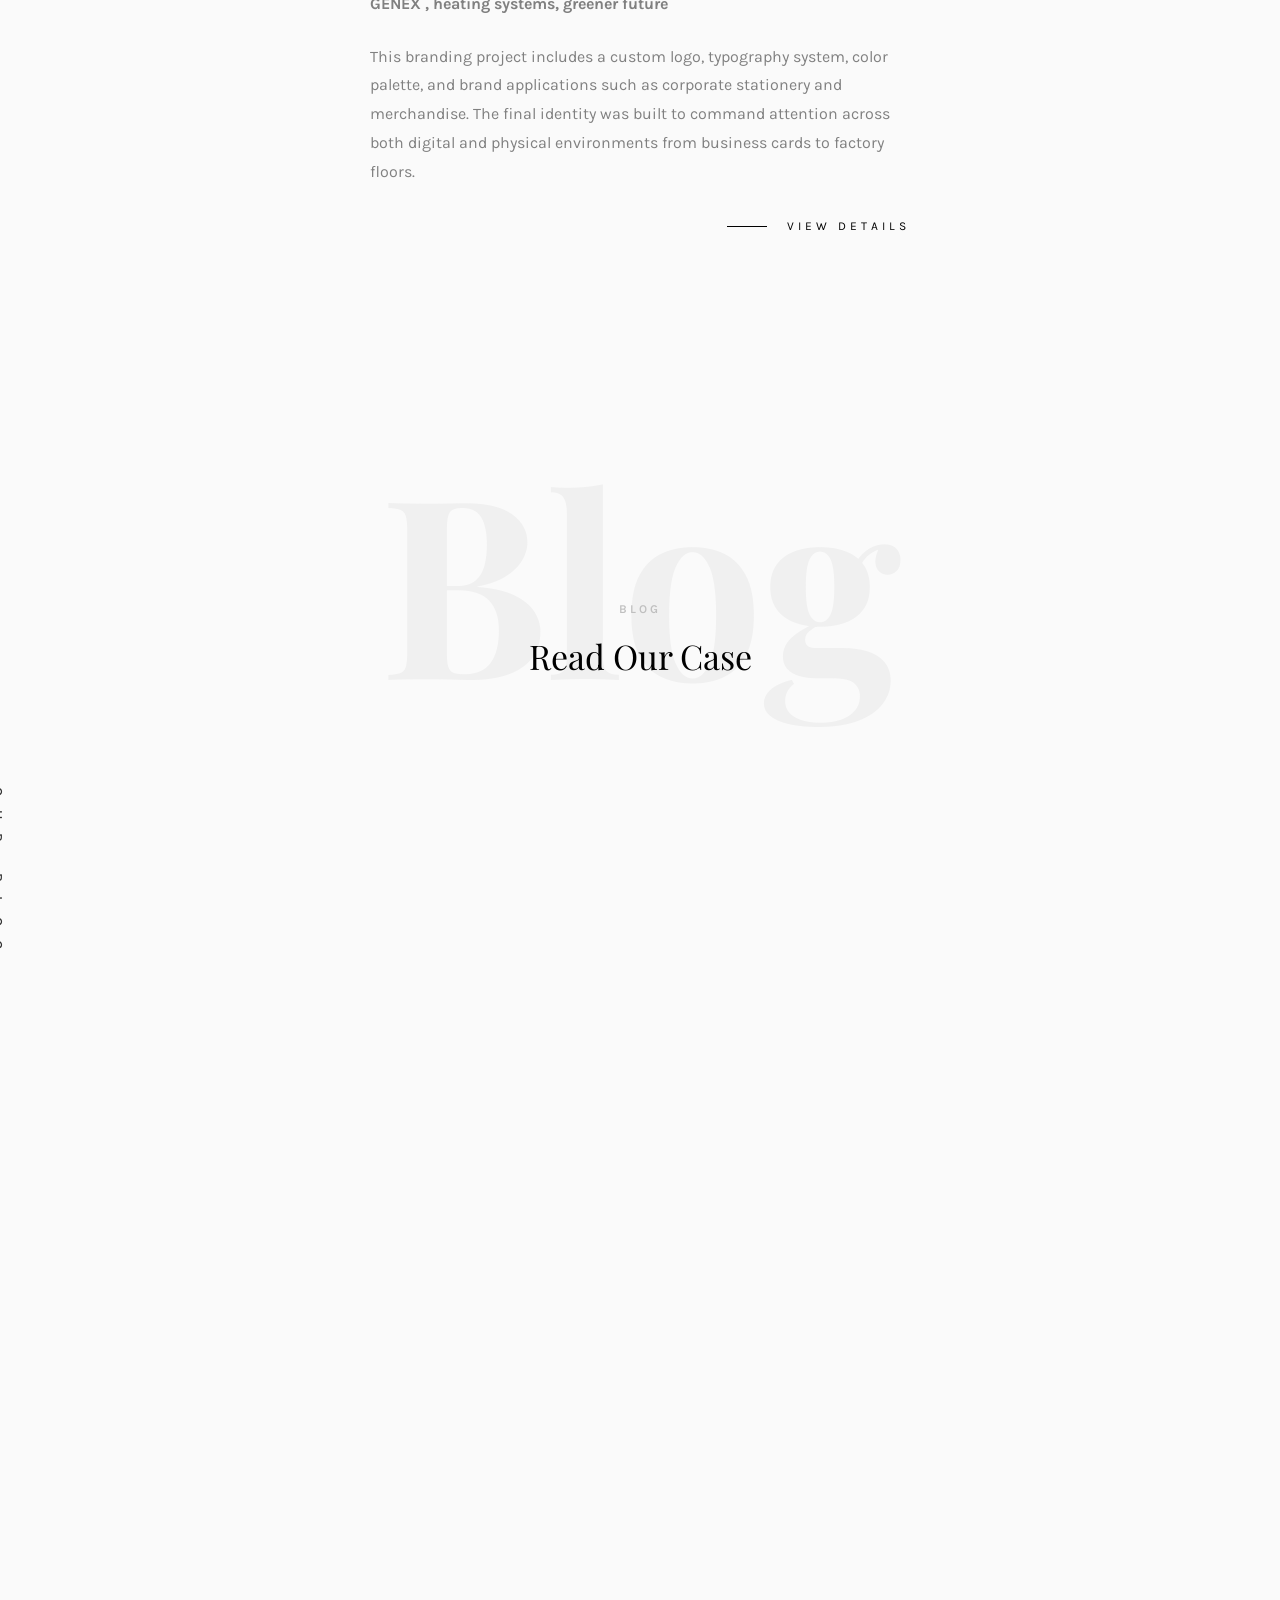
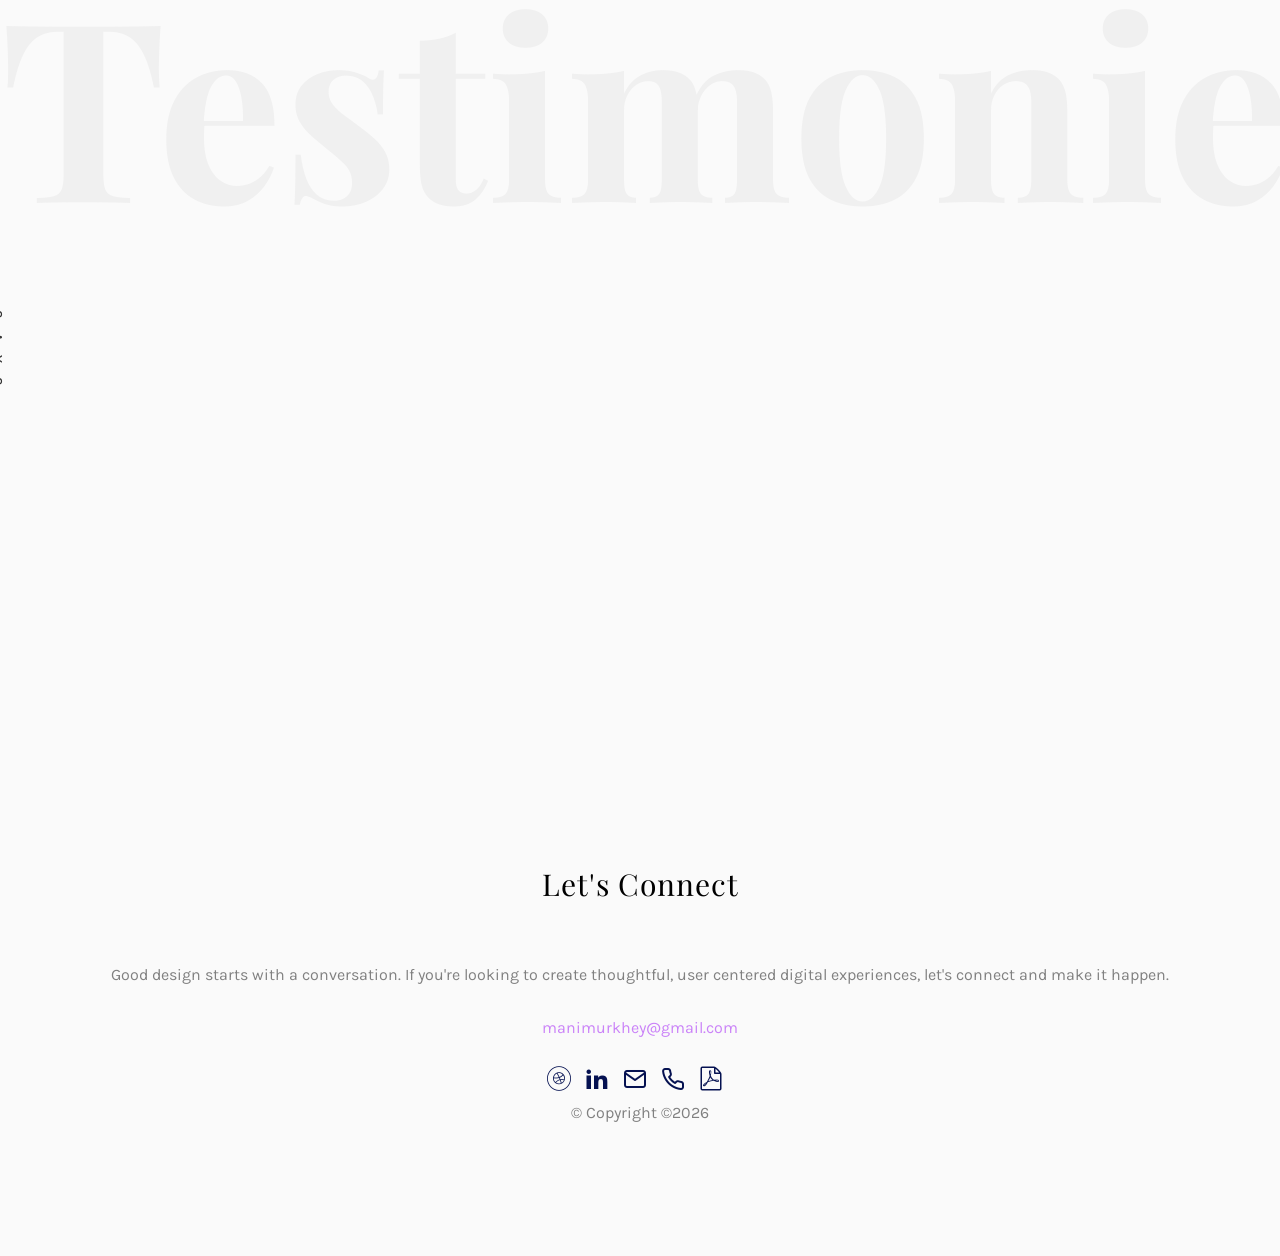
==== commit 0bb9f21c: "resume update" ====
--- a/index.html
+++ b/index.html
@@ -95,7 +95,7 @@
     <a href="https://www.linkedin.com/in/manisha-murkhe-967870202/" target="_blank"><i class="icon-linkedin2"></i></a>
     <a href="mailto:manimurkhey@gmail.com"><i class="icon-mail5"></i></a>
     <a href="tel:+917721084207"><i class="icon-phone2"></i></a>
-    <a href="https://drive.google.com/file/d/1meg90JMLWFdBJZbxl0y2p9k0TV6ZlJ-D/view?usp=sharing" target="_blank" download="Manisha-Murkhe-Resume.pdf"><i class="icon-file-pdf"></i></a>
+    <a href="https://drive.google.com/file/d/1WKeGDMnD9FQOkcPv02BYhDBN5sYZo6PJ/view?usp=sharing" target="_blank" download="Manisha-Murkhe-Resume.pdf"><i class="icon-file-pdf"></i></a>
 </p>
 								<p><a href="about.html" class="btn btn-primary btn-outline">Know More</a></p>
 							</div>
@@ -427,7 +427,7 @@
     <a href="https://www.linkedin.com/in/manisha-murkhe-967870202/" target="_blank"><i class="icon-linkedin2"></i></a>
     <a href="mailto:manimurkhey@gmail.com"><i class="icon-mail5"></i></a>
     <a href="tel:+917721084207"><i class="icon-phone2"></i></a>
-    <a href="https://drive.google.com/file/d/1meg90JMLWFdBJZbxl0y2p9k0TV6ZlJ-D/view?usp=sharing" target="_blank" download="Manisha-Murkhe-Resume.pdf"><i class="icon-file-pdf"></i></a>
+    <a href="https://drive.google.com/file/d/1WKeGDMnD9FQOkcPv02BYhDBN5sYZo6PJ/view?usp=sharing" target="_blank" download="Manisha-Murkhe-Resume.pdf"><i class="icon-file-pdf"></i></a>
 							</p>
 						</div>
 					</div>
